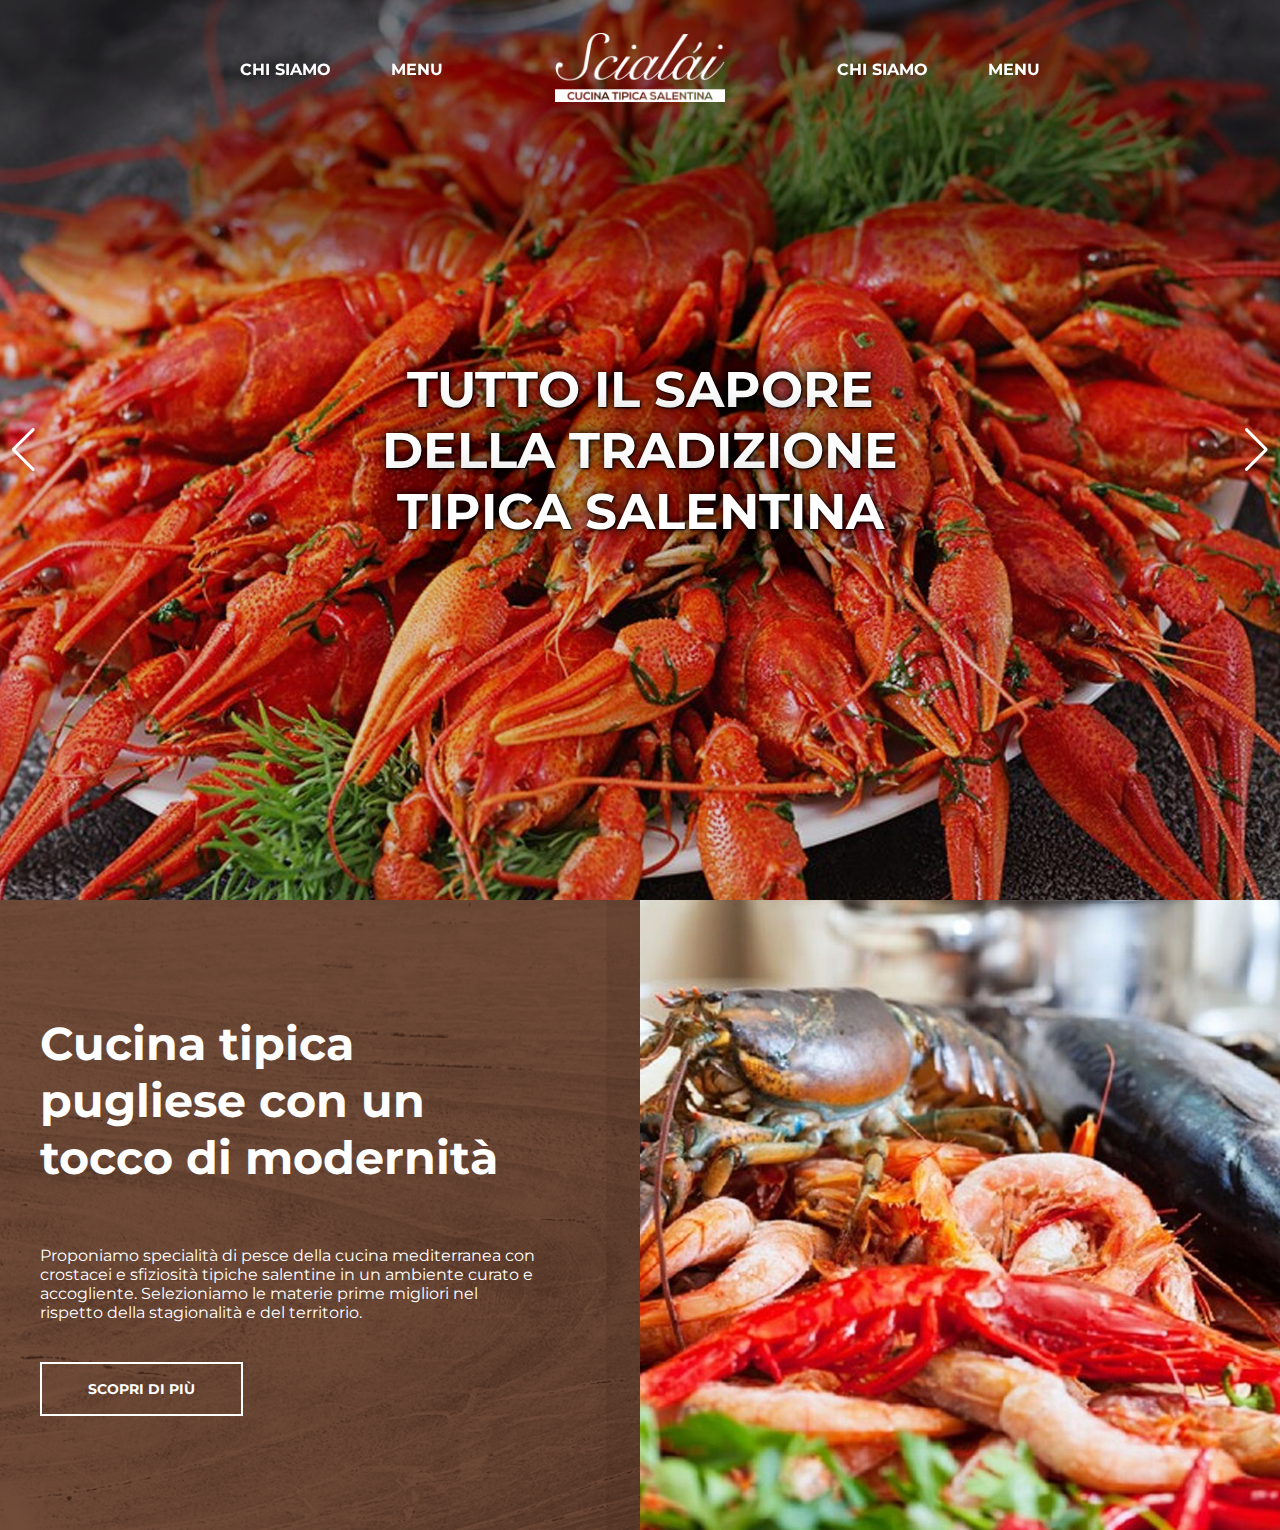
==== index.html @ eadefff0 "smal fix in kitchen block" ====
<!DOCTYPE html>
<html lang="en">

<head>
  <meta charset="UTF-8">
  <meta http-equiv="X-UA-Compatible" content="IE=edge">
  <meta name="viewport" content="width=device-width, initial-scale=1.0">
  <link rel="stylesheet" href="swiper/swiper-bundle.min.css">
  <link rel="stylesheet" href="style/style.min.css">
  <title>Document</title>

</head>

<body>
  <section class="main">
    <header class="header ">
      <div class="container header__container">
        <nav class="nav">
          <ul class="nav__link-wrap">
            <li><a class="nav__link" href="">CHI SIAMO</a></li>
            <li><a class="nav__link" href="">MENU</a></li>
          </ul>
        </nav>
        <a href="/">
          <img class="nav__logo" src="images/logo.png" alt="img">
        </a>
        <nav class="nav">
          <ul class="nav__link-wrap">
            <li><a class="nav__link" href="">CHI SIAMO</a></li>
            <li><a class="nav__link" href="">MENU</a></li>
          </ul>
        </nav>
        <img class="header__mobile-btn" src="images/icons/ic_mobile-menu.svg" alt="mobile-menu">

      </div>
    </header>
    <div class="main__filter"></div>
    <div class="mobile-menu">
      <img class="mobile-menu__close" src="images/icons/ic_close.svg" alt="close">
      <nav class="mobile__menu-nav mobile-nav">
        <ul class="mobile-nav__link-wrap">
          <li class="mobile-nav__link-animation"><a class="nav__link" href="">CHI SIAMO</a></li>
          <li class="mobile-nav__link-animation"><a class="nav__link" href="">MENU</a></li>
          <li class="mobile-nav__link-animation"><a class="nav__link" href="">CHI SIAMO</a></li>
          <li class="mobile-nav__link-animation"><a class="nav__link" href="">MENU</a></li>
        </ul>
      </nav>
    </div>

    <div class="swiper mySwiper">
      <div class="swiper-wrapper">
        <div class="swiper-slide">
          <img src="images/home-slider/1.png" alt="img">
          <h1 class="mySwiper__text">
            Tutto il sapore della tradizione tipica Salentina
          </h1>
        </div>
        <div class="swiper-slide">
          <img src="images/home-slider/2.png" alt="img">
          <h2 class="mySwiper__text">
            Tutto il sapore della tradizione tipica Salentina
          </h2>
        </div>
        <div class="swiper-slide">
          <img src="images/home-slider/3.png" alt="img">
          <h2 class="mySwiper__text">
            Tutto il sapore della tradizione tipica Salentina
          </h2>
        </div>
      </div>
      <div class="swiper-button-next"></div>
      <div class="swiper-button-prev"></div>
    </div>
  </section>

  <section class="kitchen">
    <div class="kitchen__text">
      <div class="kitchen__text-wrap">
        <h3 class="kitchen__title">Cucina tipica pugliese con un tocco di modernità</h3>
        <span class="kitchen__description">
          Proponiamo specialità di pesce della cucina mediterranea con crostacei e sfiziosità tipiche salentine in un
          ambiente curato e accogliente.

          Selezioniamo le materie prime migliori nel rispetto della stagionalità e del territorio.
        </span>
        <button class="kitchen__btn">scopri di più</button>
      </div>
    </div>
    <img class="kitchen__img kitchen__img-position" src="images/kitche-bcg-1.png" alt="img">
    <img class="kitchen__img" src="images/kitche-bcg-2.png" alt="img">
  </section>

  <script src="js/jquery-3.6.0.min.js"></script>
  <script src="swiper/swiper-bundle.min.js"></script>
  <script src="js/script.js"></script>

</body>

</html>
---- style/style.min.css ----
*{font-family:"Montserrat";padding:0;margin:0;box-sizing:border-box;text-decoration:none;list-style:none;outline:none}.container{max-width:800px;margin:0 auto}.swiper-slide img{display:block;width:100%;height:100%;object-fit:cover}.swiper{height:100%}@font-face{font-family:"Montserrat";src:url("../../fonts/Montserrat-Bold.ttf");font-weight:700}@font-face{font-family:"Montserrat";src:url("../../fonts/Montserrat-Regular.ttf");font-weight:400}.header{position:absolute;top:0;left:0;width:100%;z-index:3;transition:0.3s}@media (max-width: 850px){.header{padding:0 32px}}@media (max-width: 650px){.header{padding:0 16px}}.header__container{display:flex;justify-content:space-between;align-items:center;padding-top:30px}@media (max-width: 680px){.header__container{padding-top:16px;align-items:flex-end}}.header__mobile-btn{display:none;width:36px;height:36px;cursor:pointer}@media (max-width: 680px){.header__mobile-btn{display:block}}.header__mobile-btn.disactive{opacity:0}.header.small{position:fixed;top:0;background:rgba(0,0,0,0.7)}.header.small .header__container{padding-top:6px}.header.small .nav__link{padding:20px 0 20px}.header.small .nav__logo{height:40px;width:140px}@media (max-width: 680px){.nav{display:none}}.nav__link-wrap{display:flex;list-style:none;gap:60px}.nav__logo{height:70px;width:170px;object-fit:contain;transition:0.3s}.nav__link{position:relative;display:block;padding:30px 0 30px;color:white;font-weight:900;transition:0.3s}.nav__link::after{position:absolute;left:0;bottom:10px;content:"";width:0;left:50%;height:4px;background-color:white;transition:0.3s}.nav__link:hover::after{left:0;width:100%}.mobile-menu{position:fixed;top:0;left:0;display:none;justify-content:flex-end;height:100vh;width:100%;background-color:rgba(0,0,0,0.91);z-index:4}.mobile-menu__close{position:absolute;top:35px;right:16px;width:36px;height:36px}.mobile-menu.active{display:flex}.mobile-nav{display:flex;align-items:center;justify-content:flex-end;padding-right:70px;height:100%;width:50%}.mobile-nav____link-wrap{display:flex;flex-direction:row}.mobile-nav__link-animation{transform:translateX(200%);animation:showLink 0.2s forwards}.mobile-nav__link-animation:nth-child(2){animation:showLink 0.2s forwards 0.5s}.mobile-nav__link-animation:nth-child(3){animation:showLink 0.2s forwards 0.3s}.mobile-nav__link-animation:nth-child(4){animation:showLink 0.2s forwards 0.1s}@keyframes showLink{0%{}100%{transform:translateX(0)}}.main{position:relative;height:100vh}.main__filter{position:absolute;width:100%;z-index:2;box-shadow:17px 21px 50px 244px rgba(0,0,0,0.39)}@media (max-width: 1100px){.main__filter{box-shadow:17px 21px 50px 100px rgba(0,0,0,0.39)}}.mySwiper__text{position:absolute;top:50%;left:50%;transform:translate(-50%, -50%);color:white;text-align:center;text-shadow:1px 1px 2px black, 0 0 1em black, 0 0 0.2em black;text-transform:uppercase;font-size:50px}@media (max-width: 600px){.mySwiper__text{width:100%;font-size:32px}}.mySwiper .swiper-button-next:after,.mySwiper .swiper-button-prev:after{color:white}@media (max-width: 650px){.mySwiper .swiper-button-next:after,.mySwiper .swiper-button-prev:after{display:none}}.kitchen{position:relative;height:70vh;display:flex;align-items:center;z-index:1}@media (max-width: 1100px){.kitchen{height:max-content;padding:30px 16px}}.kitchen__text{position:inherit;width:1400px;margin:0 auto;color:white;z-index:2}@media (max-width: 1500px){.kitchen__text{padding-left:40px}}@media (max-width: 1100px){.kitchen__text{padding-left:0}}.kitchen__title{font-size:46px;margin-bottom:60px;color:white}@media (max-width: 600px){.kitchen__title{margin-bottom:30px;font-size:32px}}.kitchen__description{display:block;margin-bottom:40px}.kitchen__text-wrap{max-width:500px;z-index:2}.kitchen__img{position:absolute;left:0;top:0;height:100%;width:50%;object-fit:cover;transition:0.3s}.kitchen__img:last-child{right:0;left:auto}@media (max-width: 1100px){.kitchen__img:last-child{display:none}}@media (max-width: 1100px){.kitchen__img:nth-child(2){top:0;width:100%}}.kitchen__img.active{top:-50px}.kitchen__btn{position:relative;padding:16px 46px;border:2px solid white;background-color:transparent;font-weight:700;font-size:14px;text-transform:uppercase;color:white;cursor:pointer;transition:0.3s}.kitchen__btn:hover{color:#694634}.kitchen__btn:active{color:white}.kitchen__btn::after{position:absolute;left:50%;top:0;content:"";width:0;background-color:white;height:100%;transition:0.3s}.kitchen__btn:hover::after{left:0;width:100%;z-index:-1}.kitchen__btn:hover:active::after{left:50%;width:0;z-index:-1}
/*# sourceMappingURL=style.min.css.map */
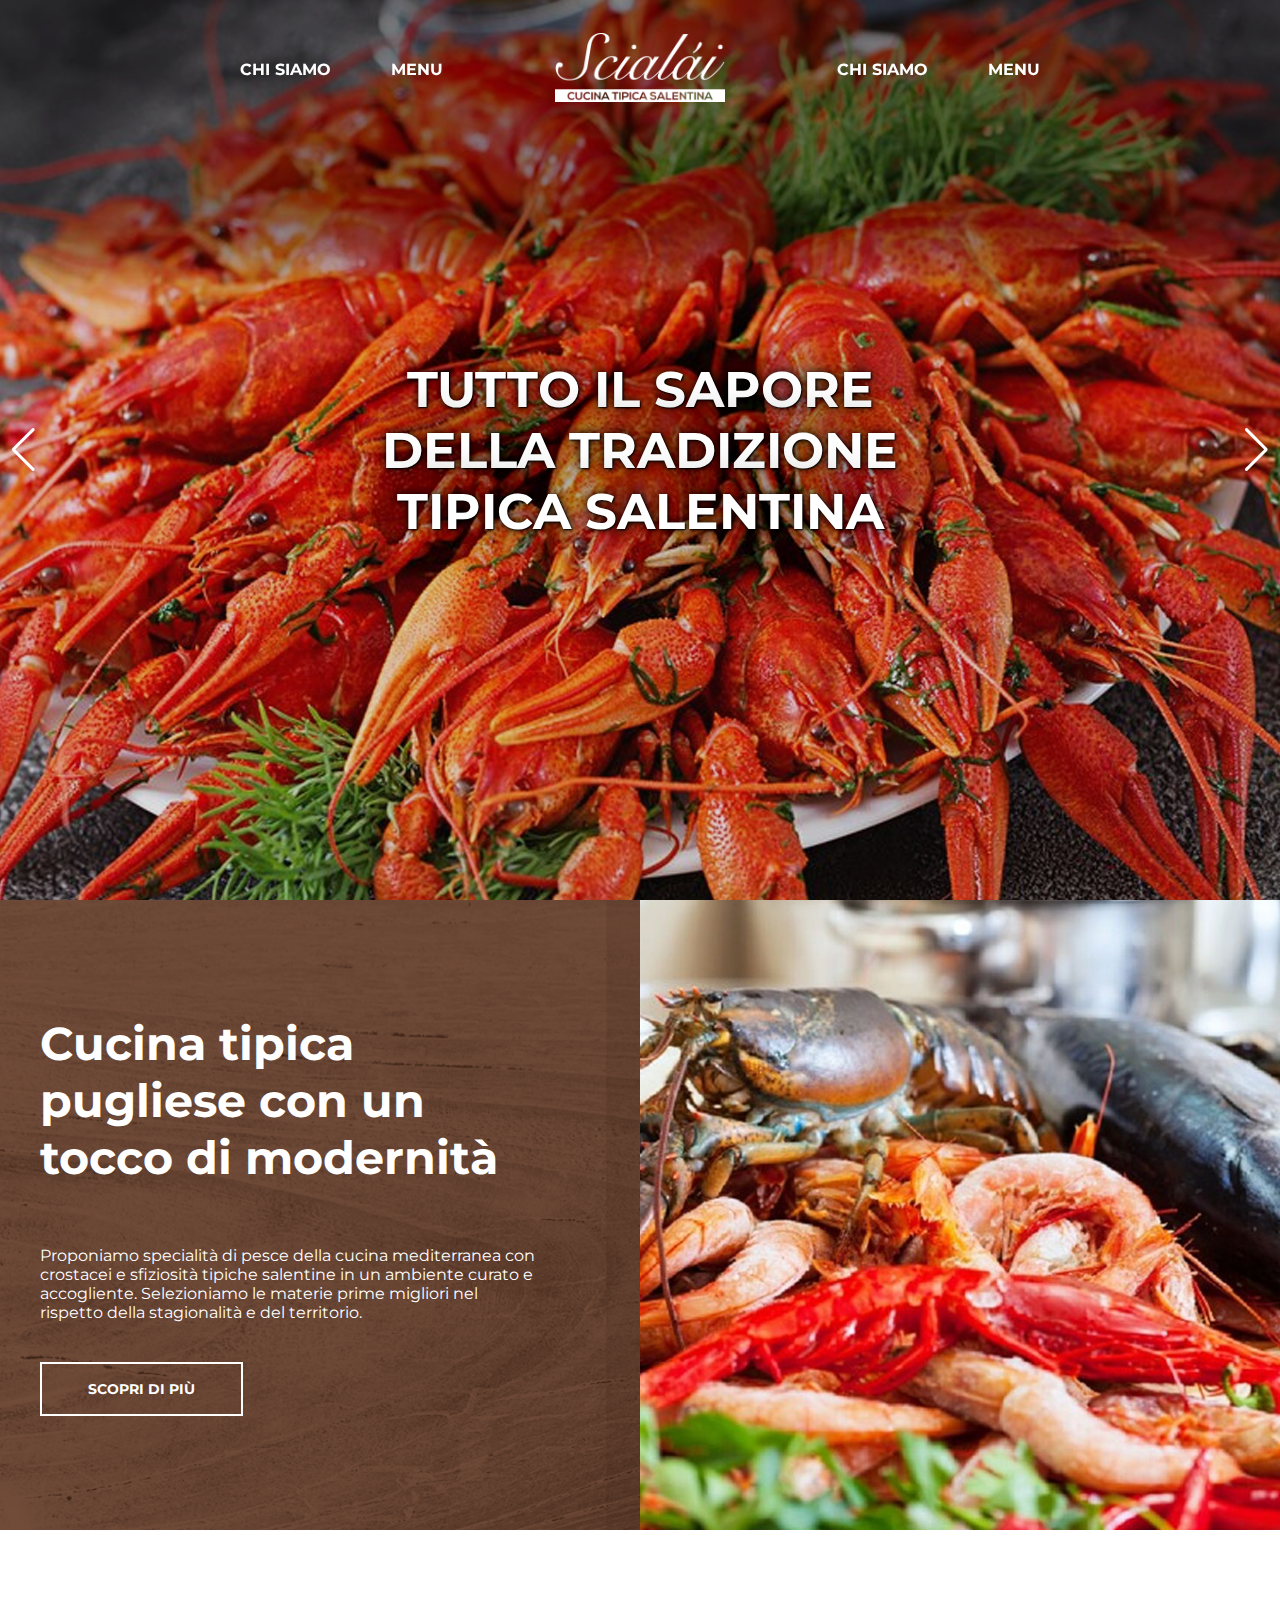
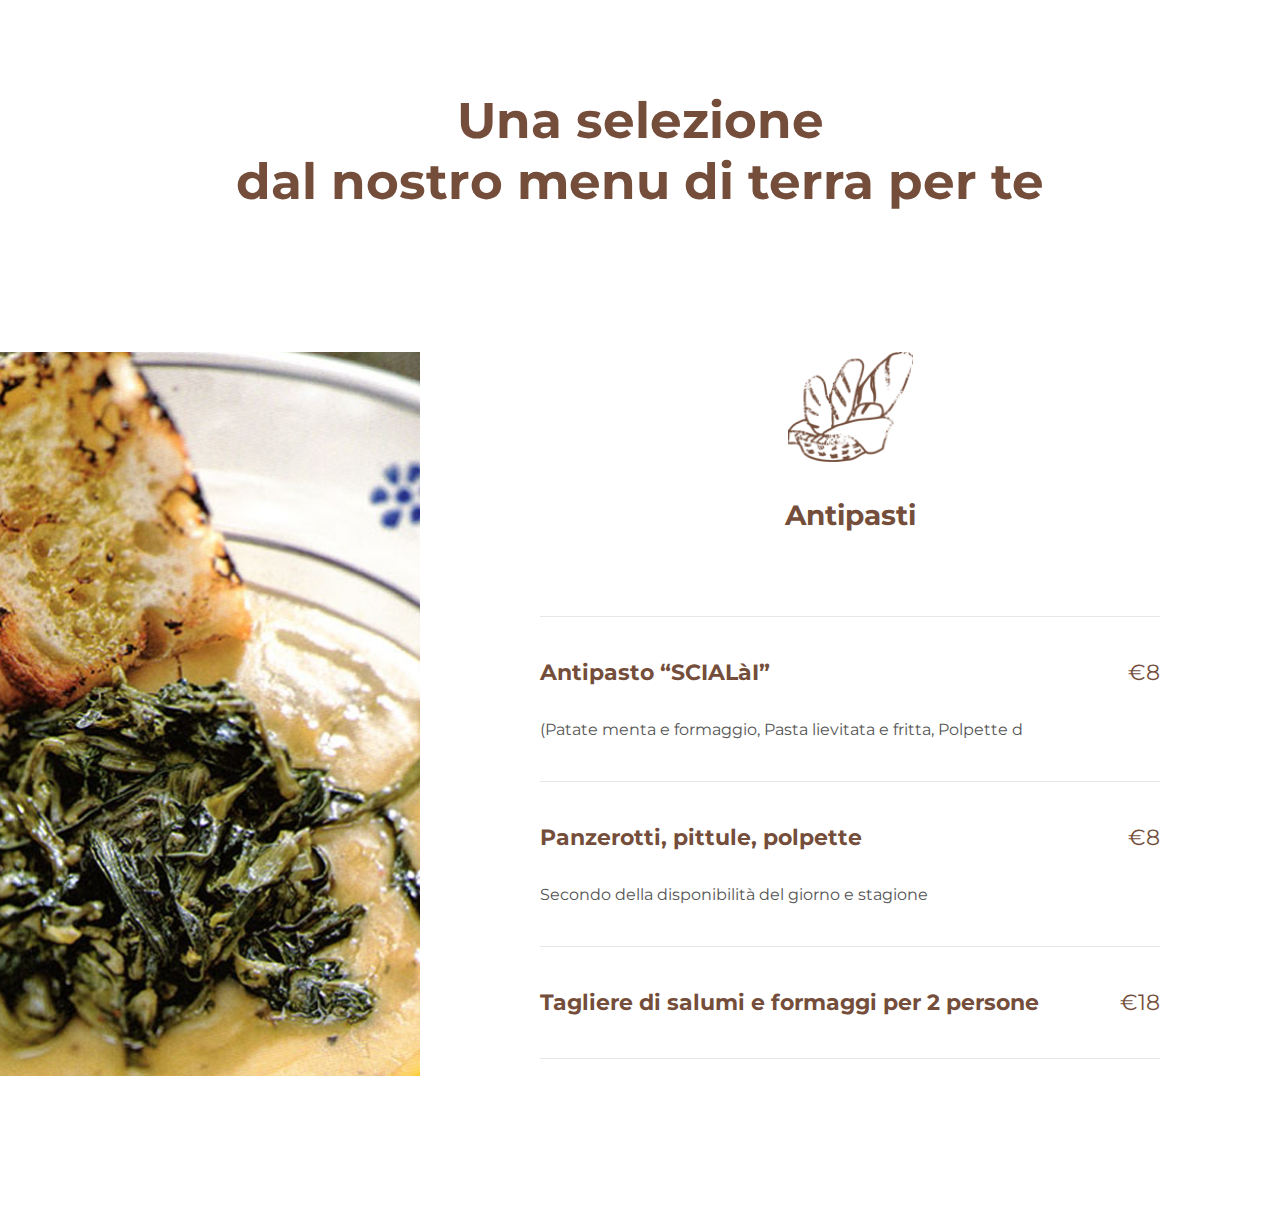
==== commit 97731b2c: "price block" ====
--- a/index.html
+++ b/index.html
@@ -12,28 +12,28 @@
 </head>
 
 <body>
+  <header class="header ">
+    <div class="container header__container">
+      <nav class="nav">
+        <ul class="nav__link-wrap">
+          <li><a class="nav__link" href="">CHI SIAMO</a></li>
+          <li><a class="nav__link" href="">MENU</a></li>
+        </ul>
+      </nav>
+      <a href="/">
+        <img class="nav__logo" src="images/logo.png" alt="img">
+      </a>
+      <nav class="nav">
+        <ul class="nav__link-wrap">
+          <li><a class="nav__link" href="">CHI SIAMO</a></li>
+          <li><a class="nav__link" href="">MENU</a></li>
+        </ul>
+      </nav>
+      <img class="header__mobile-btn" src="images/icons/ic_mobile-menu.svg" alt="mobile-menu">
+
+    </div>
+  </header>
   <section class="main">
-    <header class="header ">
-      <div class="container header__container">
-        <nav class="nav">
-          <ul class="nav__link-wrap">
-            <li><a class="nav__link" href="">CHI SIAMO</a></li>
-            <li><a class="nav__link" href="">MENU</a></li>
-          </ul>
-        </nav>
-        <a href="/">
-          <img class="nav__logo" src="images/logo.png" alt="img">
-        </a>
-        <nav class="nav">
-          <ul class="nav__link-wrap">
-            <li><a class="nav__link" href="">CHI SIAMO</a></li>
-            <li><a class="nav__link" href="">MENU</a></li>
-          </ul>
-        </nav>
-        <img class="header__mobile-btn" src="images/icons/ic_mobile-menu.svg" alt="mobile-menu">
-
-      </div>
-    </header>
     <div class="main__filter"></div>
     <div class="mobile-menu">
       <img class="mobile-menu__close" src="images/icons/ic_close.svg" alt="close">
@@ -72,7 +72,6 @@
       <div class="swiper-button-prev"></div>
     </div>
   </section>
-
   <section class="kitchen">
     <div class="kitchen__text">
       <div class="kitchen__text-wrap">
@@ -90,6 +89,30 @@
     <img class="kitchen__img" src="images/kitche-bcg-2.png" alt="img">
   </section>
 
+  <section class="price">
+    <h3 class="price__title">
+      Una selezione <br> dal nostro menu di terra per te
+    </h3>
+    <div class="price__text-block">
+      <img class="price__img" src="images/price-bcg-1.png" alt="img">
+      <div class="price-menu">
+        <img class="price-menu__img" src="images/antipasti.png" alt="antipasti">
+        <span class="price-menu__type">Antipasti</span>
+        <div class="price-menu__wrap">
+          <span class="price-menu__dish">Antipasto “SCIALàI” <span>€8</span></span>
+          <span class="price-menu__description">(Patate menta e formaggio, Pasta lievitata e fritta, Polpette d</span>
+        </div>
+        <div class="price-menu__wrap">
+          <span class="price-menu__dish">Panzerotti, pittule, polpette<span>€8</span></span>
+          <span class="price-menu__description">Secondo della disponibilità del giorno e stagione</span>
+        </div>
+        <div class="price-menu__wrap">
+          <span class="price-menu__dish">Tagliere di salumi e formaggi  per 2 persone<span>€18</span></span>
+        </div>
+      </div>
+    </div>
+  </section>
+
   <script src="js/jquery-3.6.0.min.js"></script>
   <script src="swiper/swiper-bundle.min.js"></script>
   <script src="js/script.js"></script>
--- a/style/style.min.css
+++ b/style/style.min.css
@@ -1,2 +1,2 @@
-*{font-family:"Montserrat";padding:0;margin:0;box-sizing:border-box;text-decoration:none;list-style:none;outline:none}.container{max-width:800px;margin:0 auto}.swiper-slide img{display:block;width:100%;height:100%;object-fit:cover}.swiper{height:100%}@font-face{font-family:"Montserrat";src:url("../../fonts/Montserrat-Bold.ttf");font-weight:700}@font-face{font-family:"Montserrat";src:url("../../fonts/Montserrat-Regular.ttf");font-weight:400}.header{position:absolute;top:0;left:0;width:100%;z-index:3;transition:0.3s}@media (max-width: 850px){.header{padding:0 32px}}@media (max-width: 650px){.header{padding:0 16px}}.header__container{display:flex;justify-content:space-between;align-items:center;padding-top:30px}@media (max-width: 680px){.header__container{padding-top:16px;align-items:flex-end}}.header__mobile-btn{display:none;width:36px;height:36px;cursor:pointer}@media (max-width: 680px){.header__mobile-btn{display:block}}.header__mobile-btn.disactive{opacity:0}.header.small{position:fixed;top:0;background:rgba(0,0,0,0.7)}.header.small .header__container{padding-top:6px}.header.small .nav__link{padding:20px 0 20px}.header.small .nav__logo{height:40px;width:140px}@media (max-width: 680px){.nav{display:none}}.nav__link-wrap{display:flex;list-style:none;gap:60px}.nav__logo{height:70px;width:170px;object-fit:contain;transition:0.3s}.nav__link{position:relative;display:block;padding:30px 0 30px;color:white;font-weight:900;transition:0.3s}.nav__link::after{position:absolute;left:0;bottom:10px;content:"";width:0;left:50%;height:4px;background-color:white;transition:0.3s}.nav__link:hover::after{left:0;width:100%}.mobile-menu{position:fixed;top:0;left:0;display:none;justify-content:flex-end;height:100vh;width:100%;background-color:rgba(0,0,0,0.91);z-index:4}.mobile-menu__close{position:absolute;top:35px;right:16px;width:36px;height:36px}.mobile-menu.active{display:flex}.mobile-nav{display:flex;align-items:center;justify-content:flex-end;padding-right:70px;height:100%;width:50%}.mobile-nav____link-wrap{display:flex;flex-direction:row}.mobile-nav__link-animation{transform:translateX(200%);animation:showLink 0.2s forwards}.mobile-nav__link-animation:nth-child(2){animation:showLink 0.2s forwards 0.5s}.mobile-nav__link-animation:nth-child(3){animation:showLink 0.2s forwards 0.3s}.mobile-nav__link-animation:nth-child(4){animation:showLink 0.2s forwards 0.1s}@keyframes showLink{0%{}100%{transform:translateX(0)}}.main{position:relative;height:100vh}.main__filter{position:absolute;width:100%;z-index:2;box-shadow:17px 21px 50px 244px rgba(0,0,0,0.39)}@media (max-width: 1100px){.main__filter{box-shadow:17px 21px 50px 100px rgba(0,0,0,0.39)}}.mySwiper__text{position:absolute;top:50%;left:50%;transform:translate(-50%, -50%);color:white;text-align:center;text-shadow:1px 1px 2px black, 0 0 1em black, 0 0 0.2em black;text-transform:uppercase;font-size:50px}@media (max-width: 600px){.mySwiper__text{width:100%;font-size:32px}}.mySwiper .swiper-button-next:after,.mySwiper .swiper-button-prev:after{color:white}@media (max-width: 650px){.mySwiper .swiper-button-next:after,.mySwiper .swiper-button-prev:after{display:none}}.kitchen{position:relative;height:70vh;display:flex;align-items:center;z-index:1}@media (max-width: 1100px){.kitchen{height:max-content;padding:30px 16px}}.kitchen__text{position:inherit;width:1400px;margin:0 auto;color:white;z-index:2}@media (max-width: 1500px){.kitchen__text{padding-left:40px}}@media (max-width: 1100px){.kitchen__text{padding-left:0}}.kitchen__title{font-size:46px;margin-bottom:60px;color:white}@media (max-width: 600px){.kitchen__title{margin-bottom:30px;font-size:32px}}.kitchen__description{display:block;margin-bottom:40px}.kitchen__text-wrap{max-width:500px;z-index:2}.kitchen__img{position:absolute;left:0;top:0;height:100%;width:50%;object-fit:cover;transition:0.3s}.kitchen__img:last-child{right:0;left:auto}@media (max-width: 1100px){.kitchen__img:last-child{display:none}}@media (max-width: 1100px){.kitchen__img:nth-child(2){top:0;width:100%}}.kitchen__img.active{top:-50px}.kitchen__btn{position:relative;padding:16px 46px;border:2px solid white;background-color:transparent;font-weight:700;font-size:14px;text-transform:uppercase;color:white;cursor:pointer;transition:0.3s}.kitchen__btn:hover{color:#694634}.kitchen__btn:active{color:white}.kitchen__btn::after{position:absolute;left:50%;top:0;content:"";width:0;background-color:white;height:100%;transition:0.3s}.kitchen__btn:hover::after{left:0;width:100%;z-index:-1}.kitchen__btn:hover:active::after{left:50%;width:0;z-index:-1}
+*{font-family:"Montserrat";padding:0;margin:0;box-sizing:border-box;text-decoration:none;list-style:none;outline:none}.container{max-width:800px;margin:0 auto}.swiper-slide img{display:block;width:100%;height:100%;object-fit:cover}.swiper{height:100%}@font-face{font-family:"Montserrat";src:url("../fonts/Montserrat-Bold.ttf");font-weight:700}@font-face{font-family:"Montserrat";src:url("../fonts/Montserrat-Regular.ttf");font-weight:400}.header{position:absolute;top:0;left:0;width:100%;z-index:3;transition:0.3s}@media (max-width: 850px){.header{padding:0 32px}}@media (max-width: 650px){.header{padding:0 16px}}.header__container{display:flex;justify-content:space-between;align-items:center;padding-top:30px}@media (max-width: 680px){.header__container{padding-top:16px;align-items:flex-end}}.header__mobile-btn{display:none;width:36px;height:36px;cursor:pointer}@media (max-width: 680px){.header__mobile-btn{display:block}}.header__mobile-btn.disactive{opacity:0}.header.small{position:fixed;top:0;background:rgba(0,0,0,0.7)}.header.small .header__container{padding-top:6px}.header.small .nav__link{padding:20px 0 20px}.header.small .nav__logo{height:40px;width:140px}@media (max-width: 680px){.nav{display:none}}.nav__link-wrap{display:flex;list-style:none;gap:60px}.nav__logo{height:70px;width:170px;object-fit:contain;transition:0.3s}.nav__link{position:relative;display:block;padding:30px 0 30px;color:white;font-weight:900;transition:0.3s}.nav__link::after{position:absolute;left:0;bottom:10px;content:"";width:0;left:50%;height:4px;background-color:white;transition:0.3s}.nav__link:hover::after{left:0;width:100%}.mobile-menu{position:fixed;top:0;left:0;display:none;justify-content:flex-end;height:100vh;width:100%;background-color:rgba(0,0,0,0.91);z-index:4}.mobile-menu__close{position:absolute;top:35px;right:16px;width:36px;height:36px}.mobile-menu.active{display:flex}.mobile-nav{display:flex;align-items:center;justify-content:flex-end;padding-right:70px;height:100%;width:50%}.mobile-nav____link-wrap{display:flex;flex-direction:row}.mobile-nav__link-animation{transform:translateX(200%);animation:showLink 0.2s forwards}.mobile-nav__link-animation:nth-child(2){animation:showLink 0.2s forwards 0.5s}.mobile-nav__link-animation:nth-child(3){animation:showLink 0.2s forwards 0.3s}.mobile-nav__link-animation:nth-child(4){animation:showLink 0.2s forwards 0.1s}@keyframes showLink{0%{}100%{transform:translateX(0)}}.main{position:relative;height:100vh}.main__filter{position:absolute;width:100%;z-index:2;box-shadow:17px 21px 50px 244px rgba(0,0,0,0.39)}@media (max-width: 1100px){.main__filter{box-shadow:17px 21px 50px 100px rgba(0,0,0,0.39)}}.mySwiper__text{position:absolute;top:50%;left:50%;transform:translate(-50%, -50%);color:white;text-align:center;text-shadow:1px 1px 2px black, 0 0 1em black, 0 0 0.2em black;text-transform:uppercase;font-size:50px}@media (max-width: 600px){.mySwiper__text{width:100%;font-size:32px}}.mySwiper .swiper-button-next:after,.mySwiper .swiper-button-prev:after{color:white}@media (max-width: 650px){.mySwiper .swiper-button-next:after,.mySwiper .swiper-button-prev:after{display:none}}.kitchen{position:relative;height:70vh;display:flex;align-items:center;z-index:1}@media (max-width: 1100px){.kitchen{height:max-content;padding:30px 16px}}.kitchen__text{position:inherit;width:1400px;margin:0 auto;color:white;z-index:2}@media (max-width: 1500px){.kitchen__text{padding-left:40px}}@media (max-width: 1100px){.kitchen__text{padding-left:0}}.kitchen__title{font-size:46px;margin-bottom:60px;color:white}@media (max-width: 600px){.kitchen__title{margin-bottom:30px;font-size:32px}}.kitchen__description{display:block;margin-bottom:40px}.kitchen__text-wrap{max-width:500px;z-index:2}.kitchen__img{position:absolute;left:0;top:0;height:100%;width:50%;object-fit:cover;transition:0.3s}.kitchen__img:last-child{right:0;left:auto}@media (max-width: 1100px){.kitchen__img:last-child{display:none}}@media (max-width: 1100px){.kitchen__img:nth-child(2){top:0;width:100%}}.kitchen__img.active{top:-50px}.kitchen__btn{position:relative;padding:16px 46px;border:2px solid white;background-color:transparent;font-weight:700;font-size:14px;text-transform:uppercase;color:white;cursor:pointer;transition:0.3s}.kitchen__btn:hover{color:#694634}.kitchen__btn:active{color:white}.kitchen__btn::after{position:absolute;left:50%;top:0;content:"";width:0;background-color:white;height:100%;transition:0.3s}.kitchen__btn:hover::after{left:0;width:100%;z-index:-1}.kitchen__btn:hover:active::after{left:50%;width:0;z-index:-1}.price{padding-bottom:140px}@media (max-width: 900px){.price{padding-bottom:40px}}.price__title{max-width:820px;padding:160px 0 140px;font-size:50px;margin:0 auto;color:#744e3b;text-align:center}@media (max-width: 900px){.price__title{font-size:32px;padding:60px 0 40px}}.price__text-block{display:flex;gap:120px;height:max-content}@media (max-width: 1010px){.price__text-block{flex-direction:column;padding:32px}}@media (max-width: 650px){.price__text-block{padding:16px}}.price__img{width:420px;height:100%;object-fit:cover}@media (max-width: 1200px){.price__img{width:220px}}@media (max-width: 1010px){.price__img{display:none}}.price-menu{display:flex;flex-direction:column;align-items:center;flex-basis:620px}.price-menu__img{width:125px;height:110px;object-fit:cover;margin-bottom:36px}.price-menu__dish{display:flex;justify-content:space-between;flex-basis:100%;font-size:22px;font-weight:900;color:#744e3b}@media (max-width: 380px){.price-menu__dish{font-size:18px}}.price-menu__dish span{font-weight:400}.price-menu__wrap{display:flex;width:100%;flex-direction:column;align-self:flex-start;gap:34px;border-bottom:1px solid #e6e6e6;padding:42px 0}.price-menu__wrap:nth-child(3){border-top:1px solid #e6e6e6}.price-menu__type{font-size:28px;font-weight:900;color:#744e3b;margin-bottom:84px}.price-menu__description{color:#555555}
 /*# sourceMappingURL=style.min.css.map */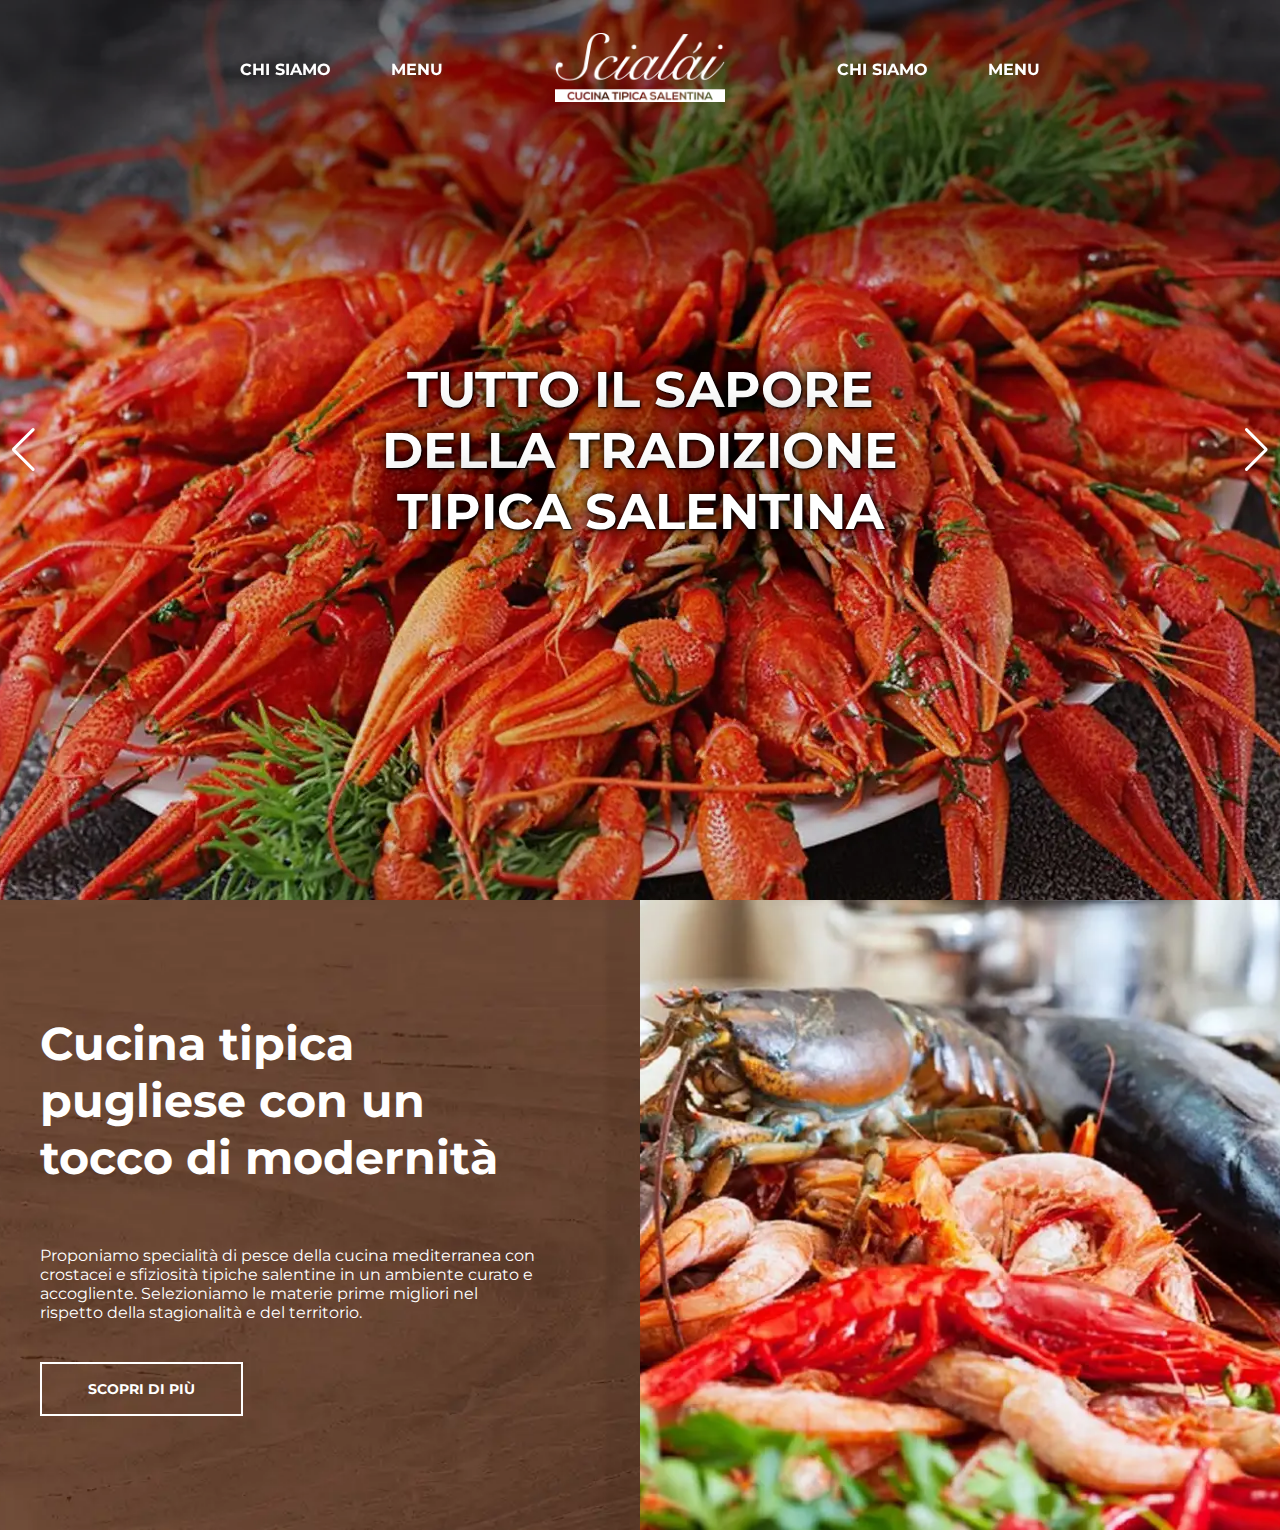
==== commit 1e2c92a6: "change img format" ====
--- a/index.html
+++ b/index.html
@@ -12,28 +12,28 @@
 </head>
 
 <body>
-  <header class="header ">
-    <div class="container header__container">
-      <nav class="nav">
-        <ul class="nav__link-wrap">
-          <li><a class="nav__link" href="">CHI SIAMO</a></li>
-          <li><a class="nav__link" href="">MENU</a></li>
-        </ul>
-      </nav>
-      <a href="/">
-        <img class="nav__logo" src="images/logo.png" alt="img">
-      </a>
-      <nav class="nav">
-        <ul class="nav__link-wrap">
-          <li><a class="nav__link" href="">CHI SIAMO</a></li>
-          <li><a class="nav__link" href="">MENU</a></li>
-        </ul>
-      </nav>
-      <img class="header__mobile-btn" src="images/icons/ic_mobile-menu.svg" alt="mobile-menu">
+  <section class="main">
+    <header class="header ">
+      <div class="container header__container">
+        <nav class="nav">
+          <ul class="nav__link-wrap">
+            <li><a class="nav__link" href="">CHI SIAMO</a></li>
+            <li><a class="nav__link" href="">MENU</a></li>
+          </ul>
+        </nav>
+        <a href="/">
+          <img class="nav__logo" src="images/logo.png" alt="img">
+        </a>
+        <nav class="nav">
+          <ul class="nav__link-wrap">
+            <li><a class="nav__link" href="">CHI SIAMO</a></li>
+            <li><a class="nav__link" href="">MENU</a></li>
+          </ul>
+        </nav>
+        <img class="header__mobile-btn" src="images/icons/ic_mobile-menu.svg" alt="mobile-menu">
 
-    </div>
-  </header>
-  <section class="main">
+      </div>
+    </header>
     <div class="main__filter"></div>
     <div class="mobile-menu">
       <img class="mobile-menu__close" src="images/icons/ic_close.svg" alt="close">
@@ -50,19 +50,19 @@
     <div class="swiper mySwiper">
       <div class="swiper-wrapper">
         <div class="swiper-slide">
-          <img src="images/home-slider/1.png" alt="img">
+          <img src="images/home-slider/1.webp" alt="img">
           <h1 class="mySwiper__text">
             Tutto il sapore della tradizione tipica Salentina
           </h1>
         </div>
         <div class="swiper-slide">
-          <img src="images/home-slider/2.png" alt="img">
+          <img src="images/home-slider/2.webp" alt="img">
           <h2 class="mySwiper__text">
             Tutto il sapore della tradizione tipica Salentina
           </h2>
         </div>
         <div class="swiper-slide">
-          <img src="images/home-slider/3.png" alt="img">
+          <img src="images/home-slider/3.webp" alt="img">
           <h2 class="mySwiper__text">
             Tutto il sapore della tradizione tipica Salentina
           </h2>
@@ -72,6 +72,7 @@
       <div class="swiper-button-prev"></div>
     </div>
   </section>
+
   <section class="kitchen">
     <div class="kitchen__text">
       <div class="kitchen__text-wrap">
@@ -85,32 +86,8 @@
         <button class="kitchen__btn">scopri di più</button>
       </div>
     </div>
-    <img class="kitchen__img kitchen__img-position" src="images/kitche-bcg-1.png" alt="img">
-    <img class="kitchen__img" src="images/kitche-bcg-2.png" alt="img">
-  </section>
-
-  <section class="price">
-    <h3 class="price__title">
-      Una selezione <br> dal nostro menu di terra per te
-    </h3>
-    <div class="price__text-block">
-      <img class="price__img" src="images/price-bcg-1.png" alt="img">
-      <div class="price-menu">
-        <img class="price-menu__img" src="images/antipasti.png" alt="antipasti">
-        <span class="price-menu__type">Antipasti</span>
-        <div class="price-menu__wrap">
-          <span class="price-menu__dish">Antipasto “SCIALàI” <span>€8</span></span>
-          <span class="price-menu__description">(Patate menta e formaggio, Pasta lievitata e fritta, Polpette d</span>
-        </div>
-        <div class="price-menu__wrap">
-          <span class="price-menu__dish">Panzerotti, pittule, polpette<span>€8</span></span>
-          <span class="price-menu__description">Secondo della disponibilità del giorno e stagione</span>
-        </div>
-        <div class="price-menu__wrap">
-          <span class="price-menu__dish">Tagliere di salumi e formaggi  per 2 persone<span>€18</span></span>
-        </div>
-      </div>
-    </div>
+    <img class="kitchen__img kitchen__img-position" src="images/kitche-bcg-1.webp" alt="img">
+    <img class="kitchen__img" src="images/kitche-bcg-2.webp" alt="img">
   </section>
 
   <script src="js/jquery-3.6.0.min.js"></script>
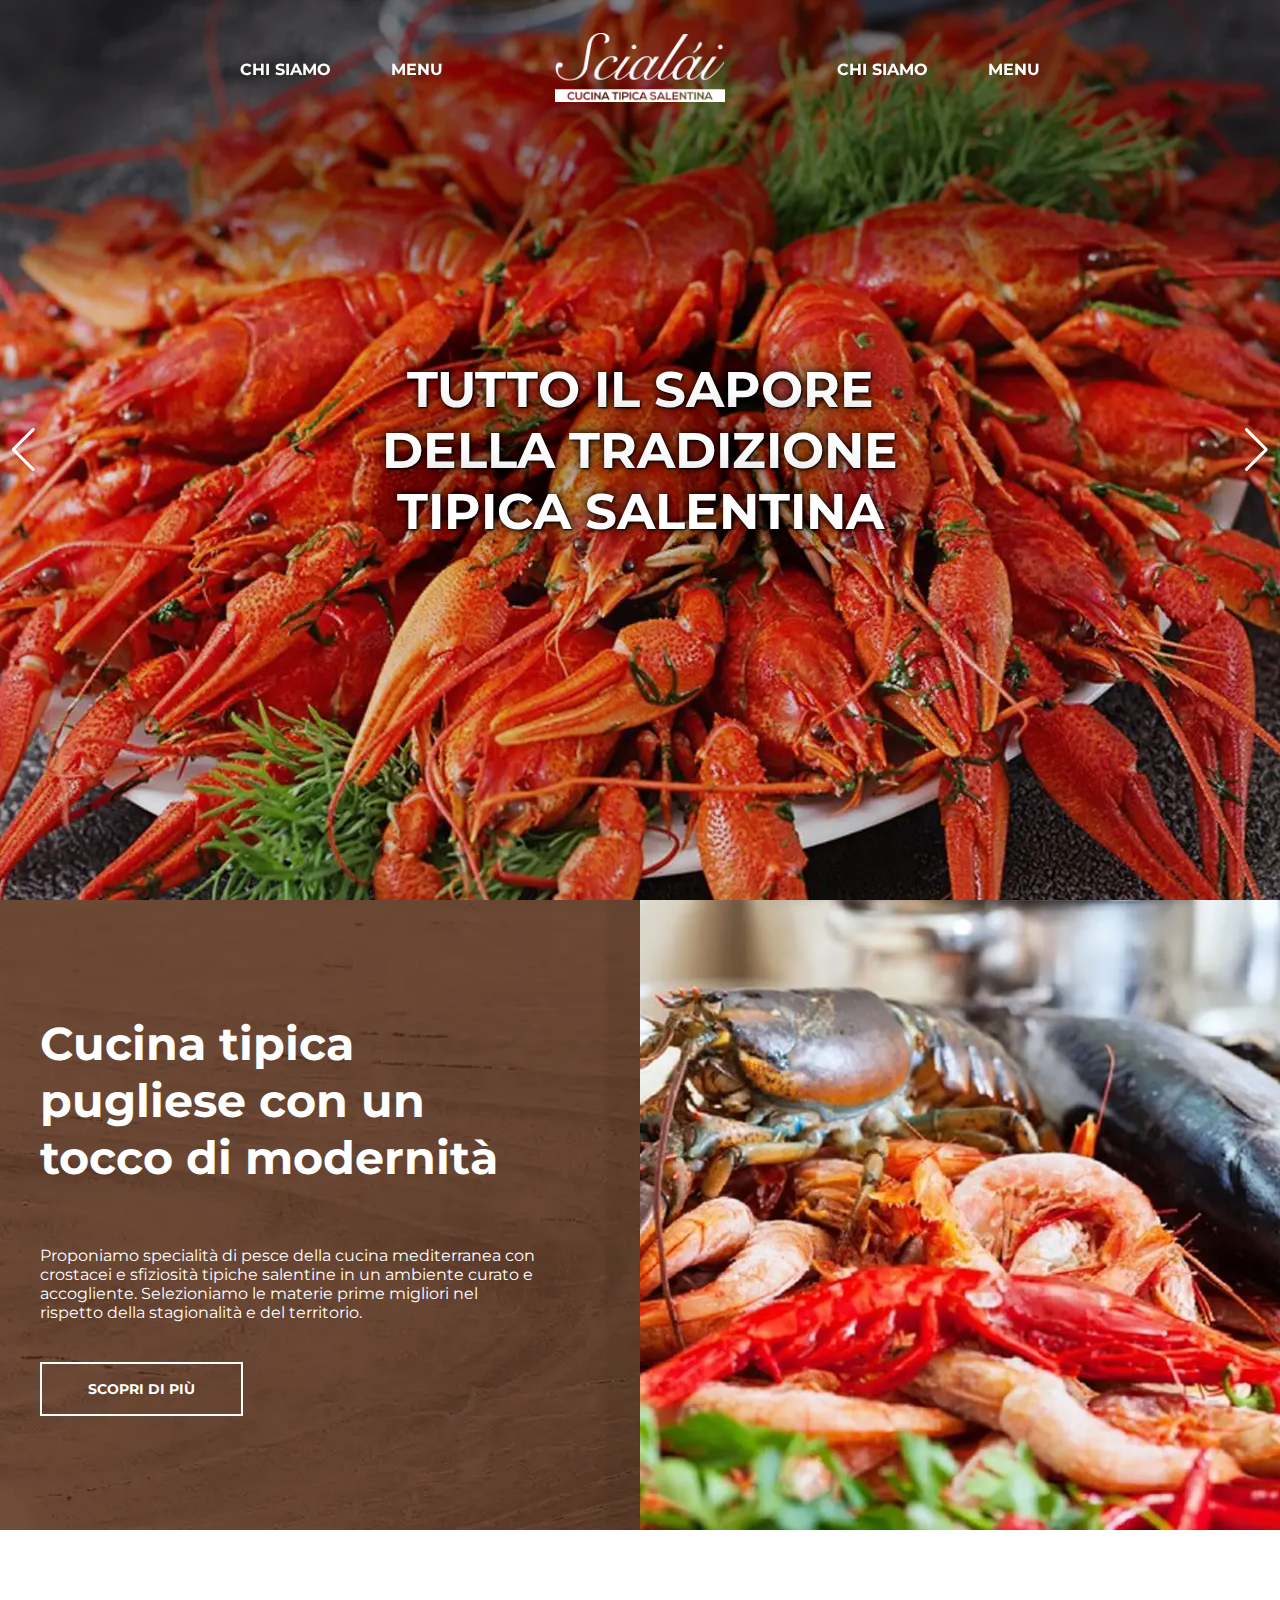
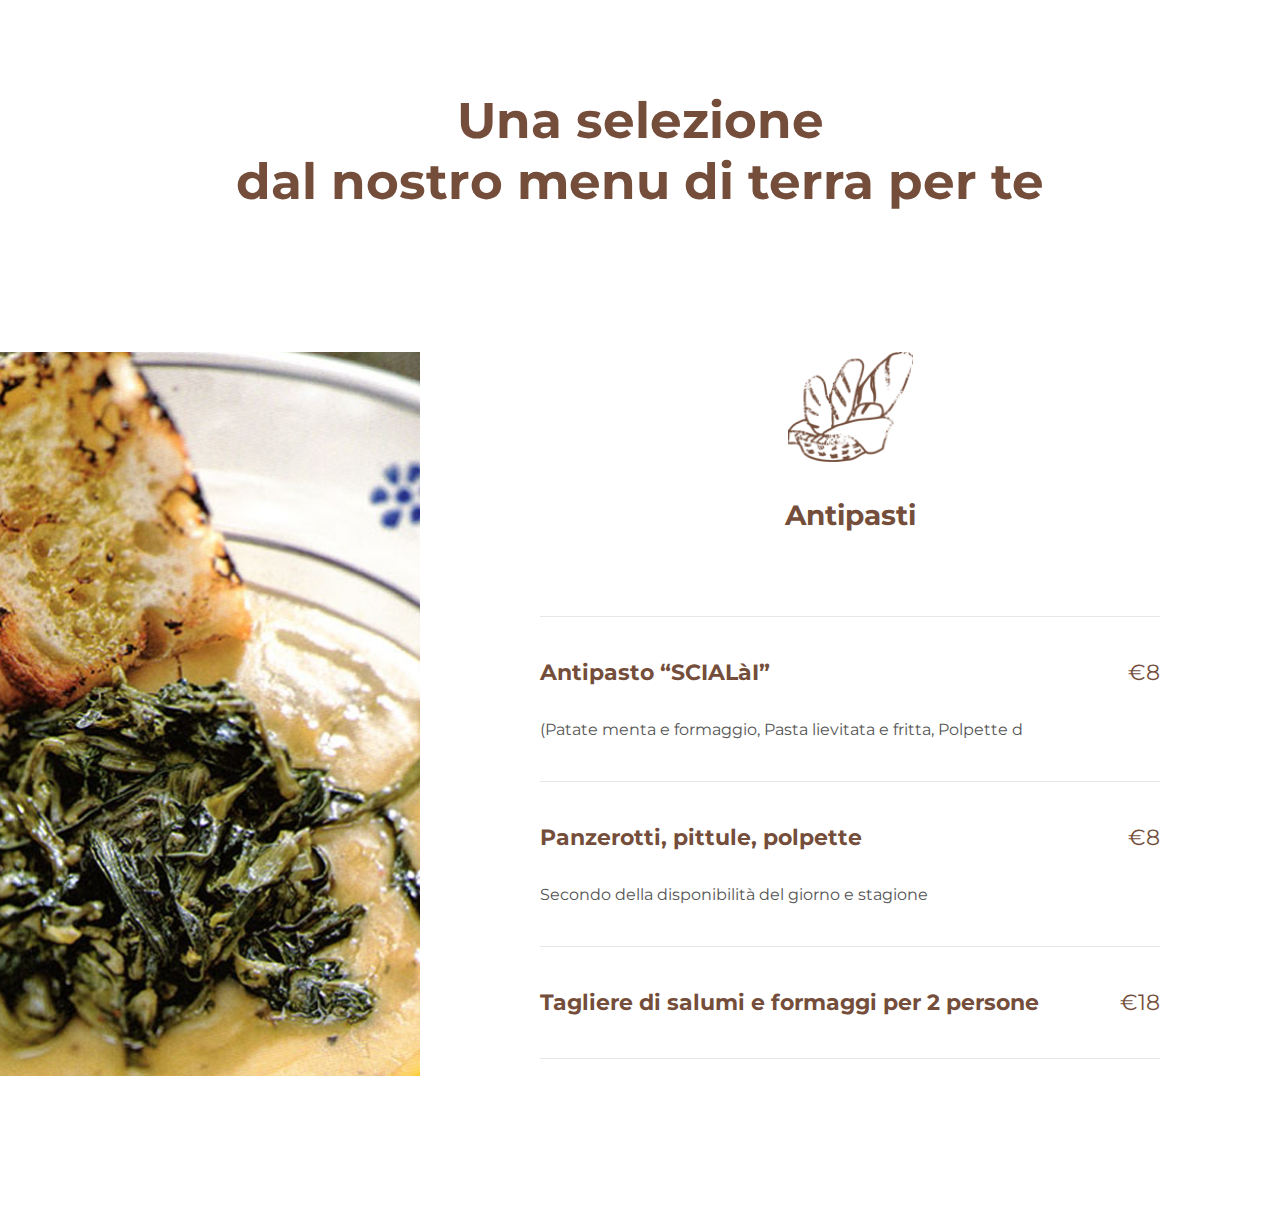
==== commit 8956614f: "Merge branch 'main' of https://github.com/NE0manceR/scialai" ====
--- a/index.html
+++ b/index.html
@@ -12,28 +12,28 @@
 </head>
 
 <body>
+  <header class="header ">
+    <div class="container header__container">
+      <nav class="nav">
+        <ul class="nav__link-wrap">
+          <li><a class="nav__link" href="">CHI SIAMO</a></li>
+          <li><a class="nav__link" href="">MENU</a></li>
+        </ul>
+      </nav>
+      <a href="/">
+        <img class="nav__logo" src="images/logo.png" alt="img">
+      </a>
+      <nav class="nav">
+        <ul class="nav__link-wrap">
+          <li><a class="nav__link" href="">CHI SIAMO</a></li>
+          <li><a class="nav__link" href="">MENU</a></li>
+        </ul>
+      </nav>
+      <img class="header__mobile-btn" src="images/icons/ic_mobile-menu.svg" alt="mobile-menu">
+
+    </div>
+  </header>
   <section class="main">
-    <header class="header ">
-      <div class="container header__container">
-        <nav class="nav">
-          <ul class="nav__link-wrap">
-            <li><a class="nav__link" href="">CHI SIAMO</a></li>
-            <li><a class="nav__link" href="">MENU</a></li>
-          </ul>
-        </nav>
-        <a href="/">
-          <img class="nav__logo" src="images/logo.png" alt="img">
-        </a>
-        <nav class="nav">
-          <ul class="nav__link-wrap">
-            <li><a class="nav__link" href="">CHI SIAMO</a></li>
-            <li><a class="nav__link" href="">MENU</a></li>
-          </ul>
-        </nav>
-        <img class="header__mobile-btn" src="images/icons/ic_mobile-menu.svg" alt="mobile-menu">
-
-      </div>
-    </header>
     <div class="main__filter"></div>
     <div class="mobile-menu">
       <img class="mobile-menu__close" src="images/icons/ic_close.svg" alt="close">
@@ -72,7 +72,6 @@
       <div class="swiper-button-prev"></div>
     </div>
   </section>
-
   <section class="kitchen">
     <div class="kitchen__text">
       <div class="kitchen__text-wrap">
@@ -90,6 +89,30 @@
     <img class="kitchen__img" src="images/kitche-bcg-2.webp" alt="img">
   </section>
 
+  <section class="price">
+    <h3 class="price__title">
+      Una selezione <br> dal nostro menu di terra per te
+    </h3>
+    <div class="price__text-block">
+      <img class="price__img" src="images/price-bcg-1.png" alt="img">
+      <div class="price-menu">
+        <img class="price-menu__img" src="images/antipasti.png" alt="antipasti">
+        <span class="price-menu__type">Antipasti</span>
+        <div class="price-menu__wrap">
+          <span class="price-menu__dish">Antipasto “SCIALàI” <span>€8</span></span>
+          <span class="price-menu__description">(Patate menta e formaggio, Pasta lievitata e fritta, Polpette d</span>
+        </div>
+        <div class="price-menu__wrap">
+          <span class="price-menu__dish">Panzerotti, pittule, polpette<span>€8</span></span>
+          <span class="price-menu__description">Secondo della disponibilità del giorno e stagione</span>
+        </div>
+        <div class="price-menu__wrap">
+          <span class="price-menu__dish">Tagliere di salumi e formaggi  per 2 persone<span>€18</span></span>
+        </div>
+      </div>
+    </div>
+  </section>
+
   <script src="js/jquery-3.6.0.min.js"></script>
   <script src="swiper/swiper-bundle.min.js"></script>
   <script src="js/script.js"></script>
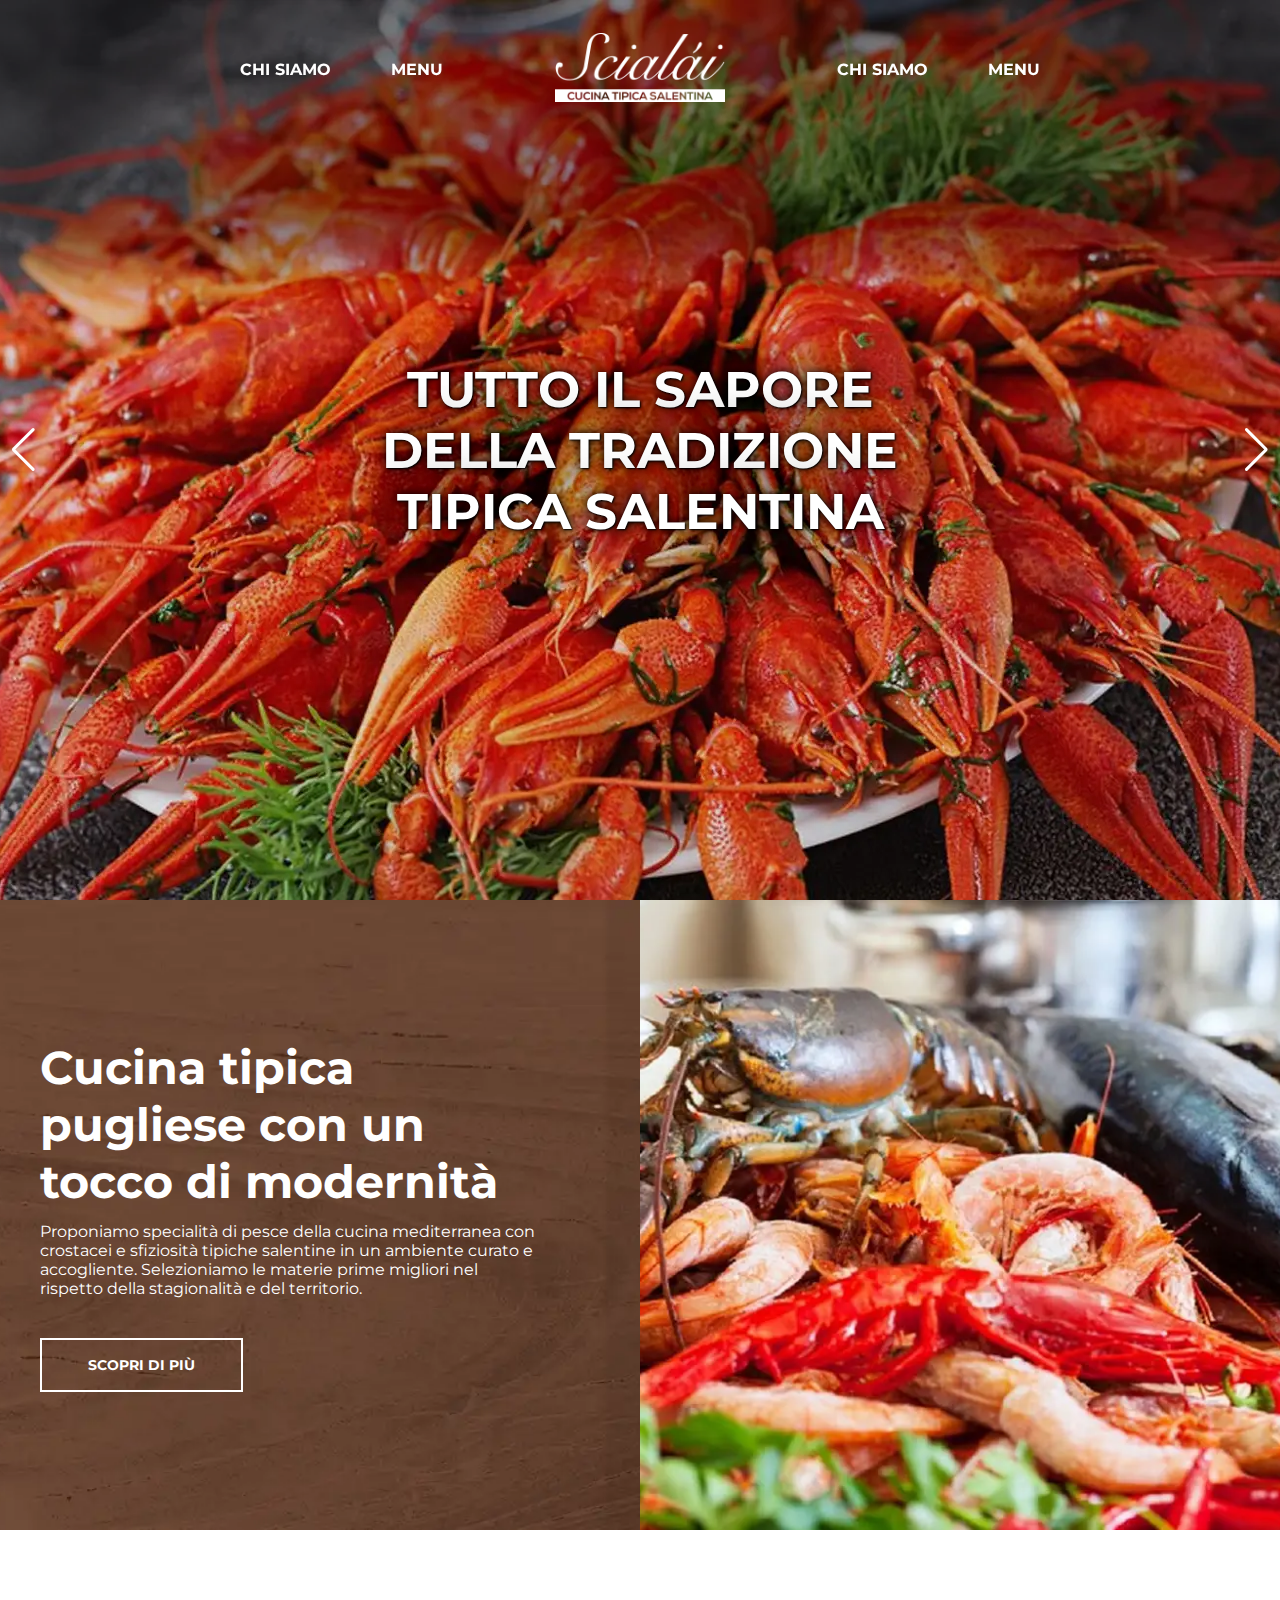
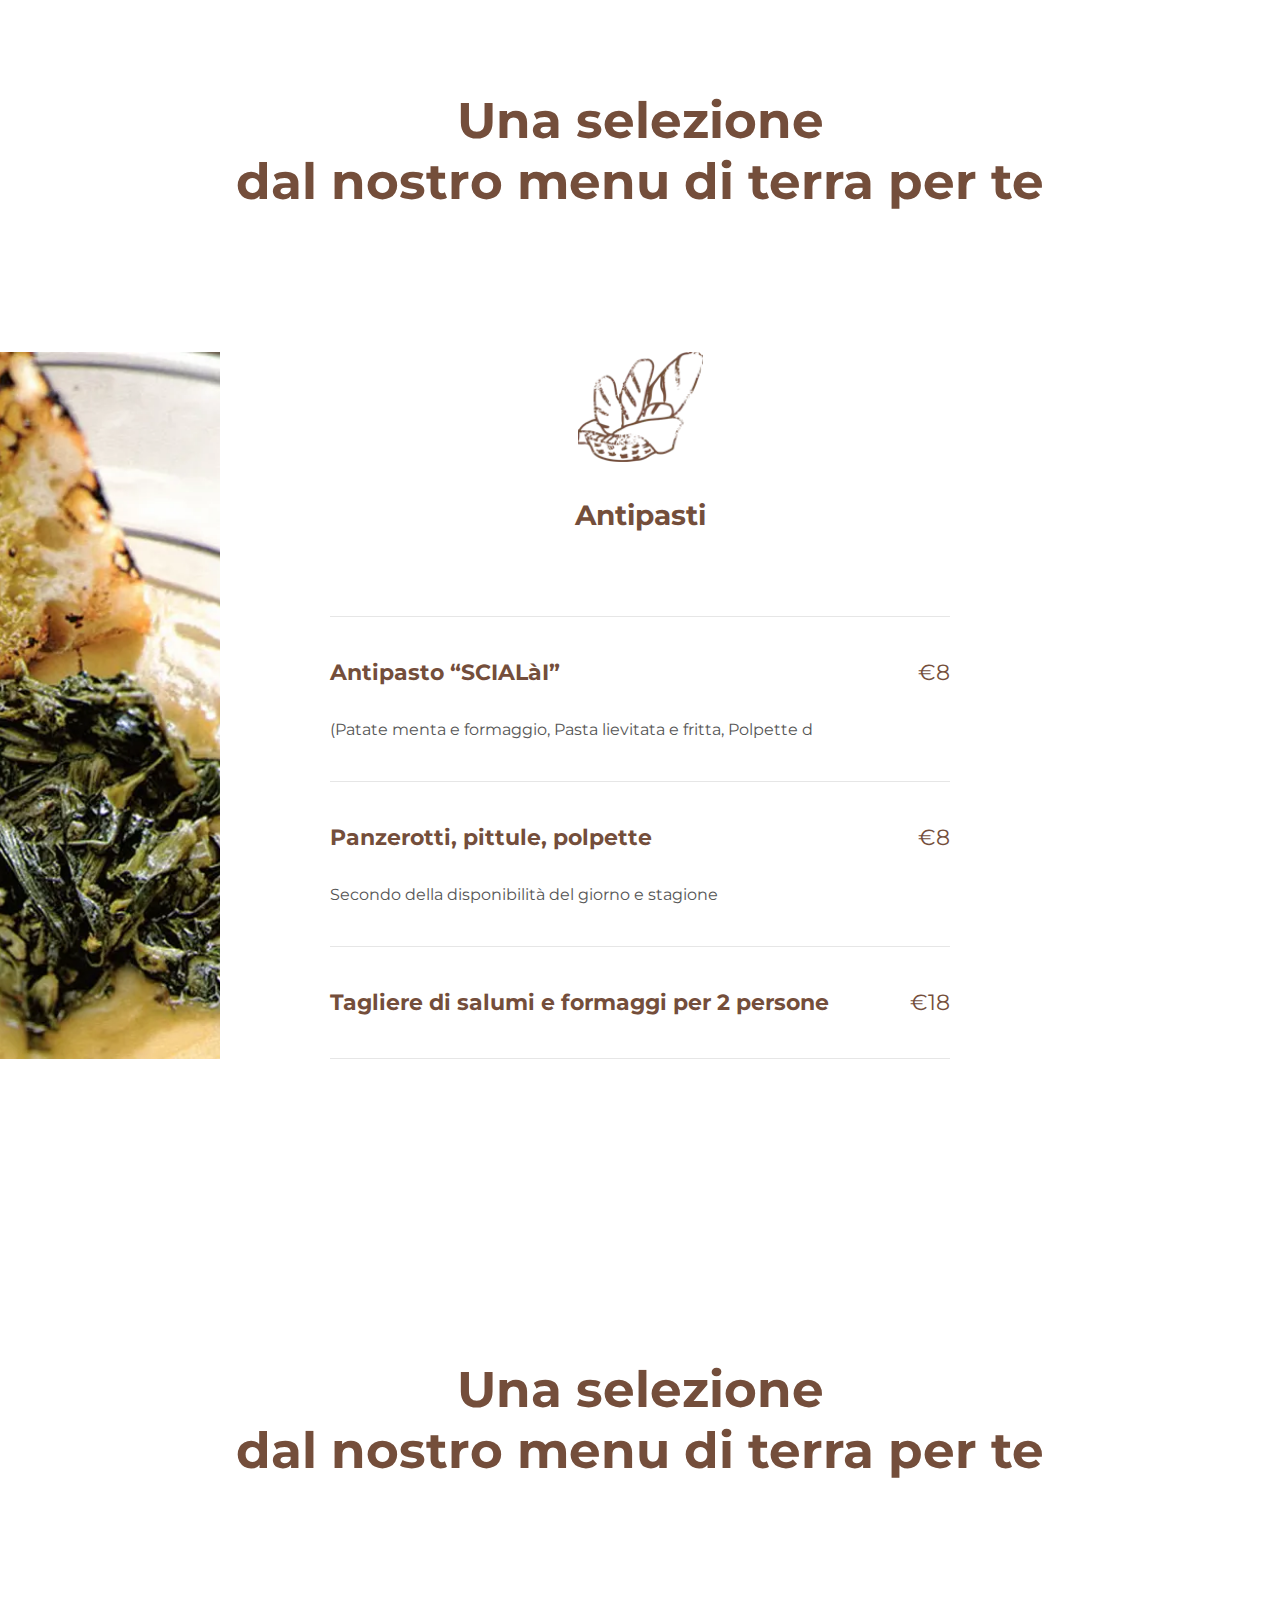
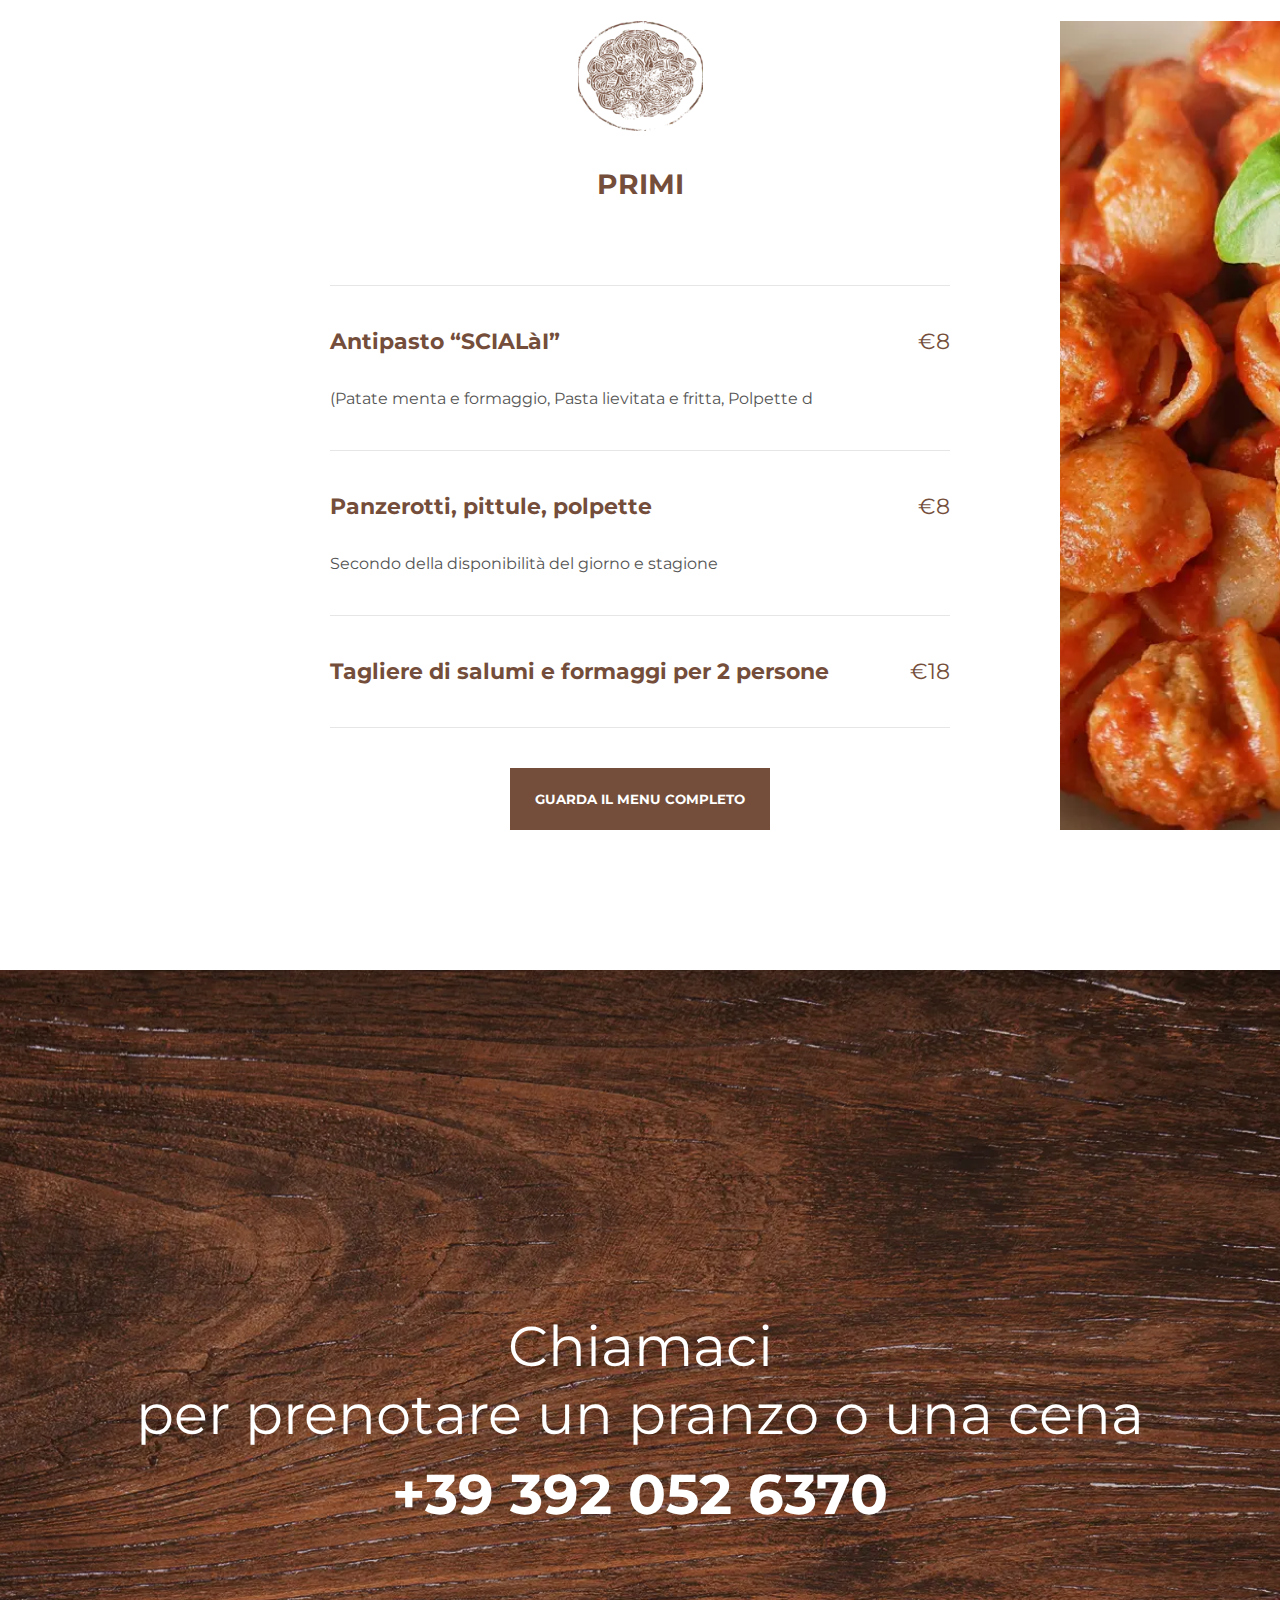
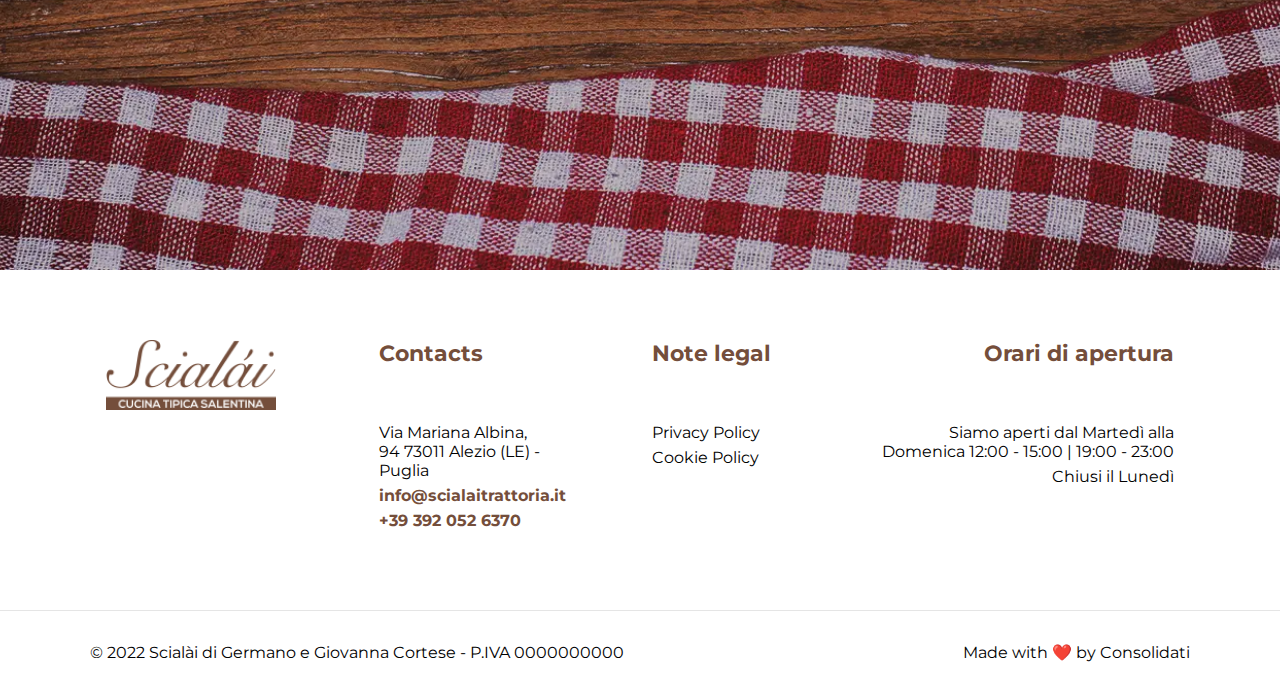
==== commit 0ef3a18e: "home page finish" ====
--- a/index.html
+++ b/index.html
@@ -94,9 +94,9 @@
       Una selezione <br> dal nostro menu di terra per te
     </h3>
     <div class="price__text-block">
-      <img class="price__img" src="images/price-bcg-1.png" alt="img">
+      <img class="price__img" src="images/price-bcg-1.webp" alt="img">
       <div class="price-menu">
-        <img class="price-menu__img" src="images/antipasti.png" alt="antipasti">
+        <img class="price-menu__img" src="images/antipasti.webp" alt="antipasti">
         <span class="price-menu__type">Antipasti</span>
         <div class="price-menu__wrap">
           <span class="price-menu__dish">Antipasto “SCIALàI” <span>€8</span></span>
@@ -107,11 +107,80 @@
           <span class="price-menu__description">Secondo della disponibilità del giorno e stagione</span>
         </div>
         <div class="price-menu__wrap">
-          <span class="price-menu__dish">Tagliere di salumi e formaggi  per 2 persone<span>€18</span></span>
+          <span class="price-menu__dish">Tagliere di salumi e formaggi per 2 persone<span>€18</span></span>
         </div>
       </div>
     </div>
   </section>
+
+  <section class="price">
+    <h3 class="price__title">
+      Una selezione <br> dal nostro menu di terra per te
+    </h3>
+    <div class="price__text-block">
+      <img class="price__img price__img-right" src="images/price-bcg-2.webp" alt="img">
+      <div class="price-menu">
+        <img class="price-menu__img price-menu__img-left" src="images/primi.webp" alt="antipasti">
+        <span class="price-menu__type">PRIMI</span>
+        <div class="price-menu__wrap">
+          <span class="price-menu__dish">Antipasto “SCIALàI” <span>€8</span></span>
+          <span class="price-menu__description">(Patate menta e formaggio, Pasta lievitata e fritta, Polpette d</span>
+        </div>
+        <div class="price-menu__wrap">
+          <span class="price-menu__dish">Panzerotti, pittule, polpette<span>€8</span></span>
+          <span class="price-menu__description">Secondo della disponibilità del giorno e stagione</span>
+        </div>
+        <div class="price-menu__wrap">
+          <span class="price-menu__dish">Tagliere di salumi e formaggi per 2 persone<span>€18</span></span>
+        </div>
+        <div class="price-menu__btn-wrap">
+          <button class="btn-brown">guarda il menu completo</button>
+        </div>
+      </div>
+    </div>
+  </section>
+
+  <section class="call-us">
+    <img class="call-us__img" src="images/2118.webp" alt="img-bcg">
+    <span class="call-us__text">Chiamaci <br>per prenotare un pranzo o una cena</span>
+    <a href="tel:+39 392 052 6370" class="call-us__phone">+39 392 052 6370</a>
+  </section>
+
+  <footer class="footer">
+    <div class="footer__wrap">
+      <div class="footer__logo-wrap">
+        <a href="/">
+          <img class="nav__logo" src="images/logo-footer.png" alt="img">
+        </a>
+      </div>
+      <div class="footer__block">
+        <span class="footer__title">Contacts</span>
+        <span class="footer__street">Via Mariana Albina, 94 73011 Alezio (LE) - Puglia</span>
+        <a class="footer__mail" href="mailto:info@scialaitrattoria.it">info@scialaitrattoria.it</a>
+        <a class="footer__phone" href="tel:+39 392 052 6370">+39 392 052 6370</a>
+      </div>
+
+      <div class="footer__block">
+        <span class="footer__title">Note legal</span>
+        <a class="footer__link" href="">Privacy Policy</a>
+        <a class="footer__link" href=""> Cookie Policy</a>
+      </div>
+
+      <div class="footer__block">
+        <span class="footer__title">Orari di apertura</span>
+        <a class="footer__link" href="">Siamo aperti dal Martedì alla Domenica 12:00 - 15:00 | 19:00 - 23:00</a>
+        <a class="footer__link" href="">Chiusi il Lunedì</a>
+      </div>
+    </div>
+    <div class="footer__under">
+      <div class="footer__under-wrap">
+        <span>© 2022 Scialài di Germano e Giovanna Cortese - P.IVA 0000000000</span>
+        <span>Made with &#10084;&#65039 by Consolidati</span>
+      </div>
+    </div>
+
+
+  </footer>
 
   <script src="js/jquery-3.6.0.min.js"></script>
   <script src="swiper/swiper-bundle.min.js"></script>
--- a/style/style.min.css
+++ b/style/style.min.css
@@ -1,2 +1,2 @@
-*{font-family:"Montserrat";padding:0;margin:0;box-sizing:border-box;text-decoration:none;list-style:none;outline:none}.container{max-width:800px;margin:0 auto}.swiper-slide img{display:block;width:100%;height:100%;object-fit:cover}.swiper{height:100%}@font-face{font-family:"Montserrat";src:url("../fonts/Montserrat-Bold.ttf");font-weight:700}@font-face{font-family:"Montserrat";src:url("../fonts/Montserrat-Regular.ttf");font-weight:400}.header{position:absolute;top:0;left:0;width:100%;z-index:3;transition:0.3s}@media (max-width: 850px){.header{padding:0 32px}}@media (max-width: 650px){.header{padding:0 16px}}.header__container{display:flex;justify-content:space-between;align-items:center;padding-top:30px}@media (max-width: 680px){.header__container{padding-top:16px;align-items:flex-end}}.header__mobile-btn{display:none;width:36px;height:36px;cursor:pointer}@media (max-width: 680px){.header__mobile-btn{display:block}}.header__mobile-btn.disactive{opacity:0}.header.small{position:fixed;top:0;background:rgba(0,0,0,0.7)}.header.small .header__container{padding-top:6px}.header.small .nav__link{padding:20px 0 20px}.header.small .nav__logo{height:40px;width:140px}@media (max-width: 680px){.nav{display:none}}.nav__link-wrap{display:flex;list-style:none;gap:60px}.nav__logo{height:70px;width:170px;object-fit:contain;transition:0.3s}.nav__link{position:relative;display:block;padding:30px 0 30px;color:white;font-weight:900;transition:0.3s}.nav__link::after{position:absolute;left:0;bottom:10px;content:"";width:0;left:50%;height:4px;background-color:white;transition:0.3s}.nav__link:hover::after{left:0;width:100%}.mobile-menu{position:fixed;top:0;left:0;display:none;justify-content:flex-end;height:100vh;width:100%;background-color:rgba(0,0,0,0.91);z-index:4}.mobile-menu__close{position:absolute;top:35px;right:16px;width:36px;height:36px}.mobile-menu.active{display:flex}.mobile-nav{display:flex;align-items:center;justify-content:flex-end;padding-right:70px;height:100%;width:50%}.mobile-nav____link-wrap{display:flex;flex-direction:row}.mobile-nav__link-animation{transform:translateX(200%);animation:showLink 0.2s forwards}.mobile-nav__link-animation:nth-child(2){animation:showLink 0.2s forwards 0.5s}.mobile-nav__link-animation:nth-child(3){animation:showLink 0.2s forwards 0.3s}.mobile-nav__link-animation:nth-child(4){animation:showLink 0.2s forwards 0.1s}@keyframes showLink{0%{}100%{transform:translateX(0)}}.main{position:relative;height:100vh}.main__filter{position:absolute;width:100%;z-index:2;box-shadow:17px 21px 50px 244px rgba(0,0,0,0.39)}@media (max-width: 1100px){.main__filter{box-shadow:17px 21px 50px 100px rgba(0,0,0,0.39)}}.mySwiper__text{position:absolute;top:50%;left:50%;transform:translate(-50%, -50%);color:white;text-align:center;text-shadow:1px 1px 2px black, 0 0 1em black, 0 0 0.2em black;text-transform:uppercase;font-size:50px}@media (max-width: 600px){.mySwiper__text{width:100%;font-size:32px}}.mySwiper .swiper-button-next:after,.mySwiper .swiper-button-prev:after{color:white}@media (max-width: 650px){.mySwiper .swiper-button-next:after,.mySwiper .swiper-button-prev:after{display:none}}.kitchen{position:relative;height:70vh;display:flex;align-items:center;z-index:1}@media (max-width: 1100px){.kitchen{height:max-content;padding:30px 16px}}.kitchen__text{position:inherit;width:1400px;margin:0 auto;color:white;z-index:2}@media (max-width: 1500px){.kitchen__text{padding-left:40px}}@media (max-width: 1100px){.kitchen__text{padding-left:0}}.kitchen__title{font-size:46px;margin-bottom:60px;color:white}@media (max-width: 600px){.kitchen__title{margin-bottom:30px;font-size:32px}}.kitchen__description{display:block;margin-bottom:40px}.kitchen__text-wrap{max-width:500px;z-index:2}.kitchen__img{position:absolute;left:0;top:0;height:100%;width:50%;object-fit:cover;transition:0.3s}.kitchen__img:last-child{right:0;left:auto}@media (max-width: 1100px){.kitchen__img:last-child{display:none}}@media (max-width: 1100px){.kitchen__img:nth-child(2){top:0;width:100%}}.kitchen__img.active{top:-50px}.kitchen__btn{position:relative;padding:16px 46px;border:2px solid white;background-color:transparent;font-weight:700;font-size:14px;text-transform:uppercase;color:white;cursor:pointer;transition:0.3s}.kitchen__btn:hover{color:#694634}.kitchen__btn:active{color:white}.kitchen__btn::after{position:absolute;left:50%;top:0;content:"";width:0;background-color:white;height:100%;transition:0.3s}.kitchen__btn:hover::after{left:0;width:100%;z-index:-1}.kitchen__btn:hover:active::after{left:50%;width:0;z-index:-1}.price{padding-bottom:140px}@media (max-width: 900px){.price{padding-bottom:40px}}.price__title{max-width:820px;padding:160px 0 140px;font-size:50px;margin:0 auto;color:#744e3b;text-align:center}@media (max-width: 900px){.price__title{font-size:32px;padding:60px 0 40px}}.price__text-block{display:flex;gap:120px;height:max-content}@media (max-width: 1010px){.price__text-block{flex-direction:column;padding:32px}}@media (max-width: 650px){.price__text-block{padding:16px}}.price__img{width:420px;height:100%;object-fit:cover}@media (max-width: 1200px){.price__img{width:220px}}@media (max-width: 1010px){.price__img{display:none}}.price-menu{display:flex;flex-direction:column;align-items:center;flex-basis:620px}.price-menu__img{width:125px;height:110px;object-fit:cover;margin-bottom:36px}.price-menu__dish{display:flex;justify-content:space-between;flex-basis:100%;font-size:22px;font-weight:900;color:#744e3b}@media (max-width: 380px){.price-menu__dish{font-size:18px}}.price-menu__dish span{font-weight:400}.price-menu__wrap{display:flex;width:100%;flex-direction:column;align-self:flex-start;gap:34px;border-bottom:1px solid #e6e6e6;padding:42px 0}.price-menu__wrap:nth-child(3){border-top:1px solid #e6e6e6}.price-menu__type{font-size:28px;font-weight:900;color:#744e3b;margin-bottom:84px}.price-menu__description{color:#555555}
+*{font-family:"Montserrat";padding:0;margin:0;box-sizing:border-box;text-decoration:none;list-style:none;outline:none;border:none}.container{max-width:800px;margin:0 auto}.swiper-slide img{display:block;width:100%;height:100%;object-fit:cover}.swiper{height:100%}.btn-brown{position:relative;padding:22px 24px;color:white;text-transform:uppercase;background-color:transparent;font-weight:900;border:1px solid #744e3b;cursor:pointer}.btn-brown:after{position:absolute;top:-1px;left:0;content:"";width:100%;height:102%;background-color:#744e3b;transition:0.3s;z-index:-1}.btn-brown:active:hover:after{left:0;width:100%;z-index:-2}.btn-brown:hover::after{left:50%;width:0;opacity:1}.btn-brown:hover{color:#744e3b}.btn-brown:active{color:white}@font-face{font-family:"Montserrat";src:url("../fonts/Montserrat-Bold.ttf");font-weight:700}@font-face{font-family:"Montserrat";src:url("../fonts/Montserrat-Regular.ttf");font-weight:400}.header{position:absolute;top:0;left:0;width:100%;z-index:3;transition:0.3s}@media (max-width: 850px){.header{padding:0 32px}}@media (max-width: 650px){.header{padding:0 16px}}.header__container{display:flex;justify-content:space-between;align-items:center;padding-top:30px}@media (max-width: 680px){.header__container{padding-top:16px;align-items:flex-end}}.header__mobile-btn{display:none;width:36px;height:36px;cursor:pointer}@media (max-width: 680px){.header__mobile-btn{display:block}}.header__mobile-btn.disactive{opacity:0}.header.small{position:fixed;top:0;background:rgba(0,0,0,0.7)}.header.small .header__container{padding-top:6px}.header.small .nav__link{padding:20px 0 20px}.header.small .nav__logo{height:40px;width:140px}@media (max-width: 680px){.nav{display:none}}.nav__link-wrap{display:flex;list-style:none;gap:60px}.nav__logo{height:70px;width:170px;object-fit:contain;transition:0.3s}.nav__link{position:relative;display:block;padding:30px 0 30px;color:white;font-weight:900;transition:0.3s}.nav__link::after{position:absolute;left:0;bottom:10px;content:"";width:0;left:50%;height:4px;background-color:white;transition:0.3s}.nav__link:hover::after{left:0;width:100%}.mobile-menu{position:fixed;top:0;left:0;display:none;justify-content:flex-end;height:100vh;width:100%;background-color:rgba(0,0,0,0.91);z-index:4}.mobile-menu__close{position:absolute;top:35px;right:16px;width:36px;height:36px}.mobile-menu.active{display:flex}.mobile-nav{display:flex;align-items:center;justify-content:flex-end;padding-right:70px;height:100%;width:50%}.mobile-nav____link-wrap{display:flex;flex-direction:row}.mobile-nav__link-animation{transform:translateX(200%);animation:showLink 0.2s forwards}.mobile-nav__link-animation:nth-child(2){animation:showLink 0.2s forwards 0.5s}.mobile-nav__link-animation:nth-child(3){animation:showLink 0.2s forwards 0.3s}.mobile-nav__link-animation:nth-child(4){animation:showLink 0.2s forwards 0.1s}@keyframes showLink{0%{}100%{transform:translateX(0)}}.main{position:relative;height:100vh}.main__filter{position:absolute;width:100%;z-index:2;box-shadow:17px 21px 50px 244px rgba(0,0,0,0.39)}@media (max-width: 1100px){.main__filter{box-shadow:17px 21px 50px 100px rgba(0,0,0,0.39)}}.mySwiper__text{position:absolute;top:50%;left:50%;transform:translate(-50%, -50%);color:white;text-align:center;text-shadow:1px 1px 2px black, 0 0 1em black, 0 0 0.2em black;text-transform:uppercase;font-size:50px}@media (max-width: 600px){.mySwiper__text{width:100%;font-size:32px}}.mySwiper .swiper-button-next:after,.mySwiper .swiper-button-prev:after{color:white}@media (max-width: 650px){.mySwiper .swiper-button-next:after,.mySwiper .swiper-button-prev:after{display:none}}.kitchen{position:relative;height:70vh;display:flex;align-items:center;z-index:1}@media (max-width: 1100px){.kitchen{height:max-content;padding:30px 16px}}.kitchen__text{position:inherit;width:1400px;margin:0 auto;color:white;z-index:2}.kitchen__text.active{transform:translateY(-50px)}@media (max-width: 1500px){.kitchen__text{padding-left:40px}}@media (max-width: 1100px){.kitchen__text{padding-left:0}}.kitchen__title{font-size:46px;margin-bottom:60px;color:white}@media (max-width: 1366px){.kitchen__title{margin-bottom:12px}}@media (max-width: 600px){.kitchen__title{margin-bottom:30px;font-size:32px}}.kitchen__description{display:block;margin-bottom:40px}.kitchen__text-wrap{max-width:500px;z-index:2}.kitchen__img{position:absolute;left:0;top:0;height:100%;width:50%;object-fit:cover;transition:0.3s}.kitchen__img:last-child{right:0;left:auto}@media (max-width: 1100px){.kitchen__img:last-child{display:none}}@media (max-width: 1100px){.kitchen__img:nth-child(2){top:0;width:100%}}.kitchen__img.active{top:-50px}.kitchen__btn{position:relative;padding:16px 46px;border:2px solid white;background-color:transparent;font-weight:700;font-size:14px;text-transform:uppercase;color:white;cursor:pointer;transition:0.3s}.kitchen__btn:hover{color:#694634}.kitchen__btn:active{color:white}.kitchen__btn::after{position:absolute;left:50%;top:0;content:"";width:0;background-color:white;height:100%;transition:0.3s}.kitchen__btn:hover::after{left:0;width:100%;z-index:-1}.kitchen__btn:hover:active::after{left:50%;width:0;z-index:-1}.price{padding-bottom:140px}@media (max-width: 900px){.price{padding-bottom:40px}}.price__title{max-width:820px;padding:160px 0 140px;font-size:50px;margin:0 auto;color:#744e3b;text-align:center}@media (max-width: 900px){.price__title{font-size:32px;padding:60px 0 40px}}.price__text-block{position:relative;display:flex;gap:120px;height:max-content}@media (max-width: 1010px){.price__text-block{flex-direction:column;padding:32px}}@media (max-width: 650px){.price__text-block{padding:16px}}.price__img{position:absolute;top:0;left:0;width:420px;height:100%;object-fit:cover}.price__img-right{left:auto;right:0}@media (max-width: 1570px){.price__img{width:220px}}@media (max-width: 1150px){.price__img{display:none}}.price-menu{display:flex;flex-direction:column;align-items:center;flex-basis:620px;margin:0 auto}.price-menu__btn-wrap{padding-top:40px}.price-menu__img{width:125px;height:110px;object-fit:cover;margin-bottom:36px}.price-menu__dish{display:flex;justify-content:space-between;flex-basis:100%;font-size:22px;font-weight:900;color:#744e3b}@media (max-width: 380px){.price-menu__dish{font-size:18px}}.price-menu__dish span{font-weight:400}.price-menu__wrap{display:flex;width:100%;flex-direction:column;align-self:flex-start;gap:34px;border-bottom:1px solid #e6e6e6;padding:42px 0}.price-menu__wrap:nth-child(3){border-top:1px solid #e6e6e6}.price-menu__type{font-size:28px;font-weight:900;color:#744e3b;margin-bottom:84px}.price-menu__description{color:#555555}.call-us{position:relative;flex-direction:column;display:flex;align-items:center;justify-content:center;height:100vh;font-size:56px;color:white}@media (max-width: 1010px){.call-us{font-size:36px;padding:0 32px}}@media (max-width: 750px){.call-us{padding:0 16px;font-size:32px}}.call-us__img{position:absolute;width:100%;height:100%;object-fit:cover}.call-us__text{position:relative;text-align:center;z-index:2;margin-bottom:12px}.call-us__phone{position:relative;font-weight:900;z-index:2;cursor:pointer;color:white}@media (max-width: 500px){.call-us__phone{font-size:24px}}.call-us__phone:after{position:absolute;left:50%;bottom:0;content:"";width:0;height:2px;background-color:white;transition:0.3s}.call-us__phone:hover:after{width:100%;left:0}.footer{padding-top:70px}.footer__wrap{display:flex;justify-content:space-between;max-width:1100px;padding-bottom:80px;margin:0 auto}@media (max-width: 1280px){.footer__wrap{padding:0 16px 80px}}@media (max-width: 1060px){.footer__wrap{flex-wrap:wrap}}@media (max-width: 750px){.footer__wrap{flex-direction:column}}.footer__under{padding:32px 0;border-top:1px solid #e5e5e5}@media (max-width: 1280px){.footer__under{padding:32px 16px}}.footer__under-wrap{display:flex;justify-content:space-between;max-width:1100px;margin:0 auto}@media (max-width: 750px){.footer__under-wrap{flex-direction:column;gap:16px}}@media (max-width: 1060px){.footer__logo-wrap{display:flex;justify-content:center;width:100%;margin-bottom:24px}}.footer__block{display:flex;flex-direction:column;gap:6px;max-width:170px;color:black}@media (max-width: 1060px){.footer__block{width:33.3%}}@media (max-width: 750px){.footer__block{width:100%;margin-bottom:16px}}.footer__block:last-child{max-width:300px;text-align:right}@media (max-width: 750px){.footer__block:last-child{text-align:left}}.footer__link{color:black}.footer__title{font-size:22px;color:#744e3b;font-weight:900;margin-bottom:50px}.footer__phone,.footer__mail{color:#744e3b;font-weight:600}
 /*# sourceMappingURL=style.min.css.map */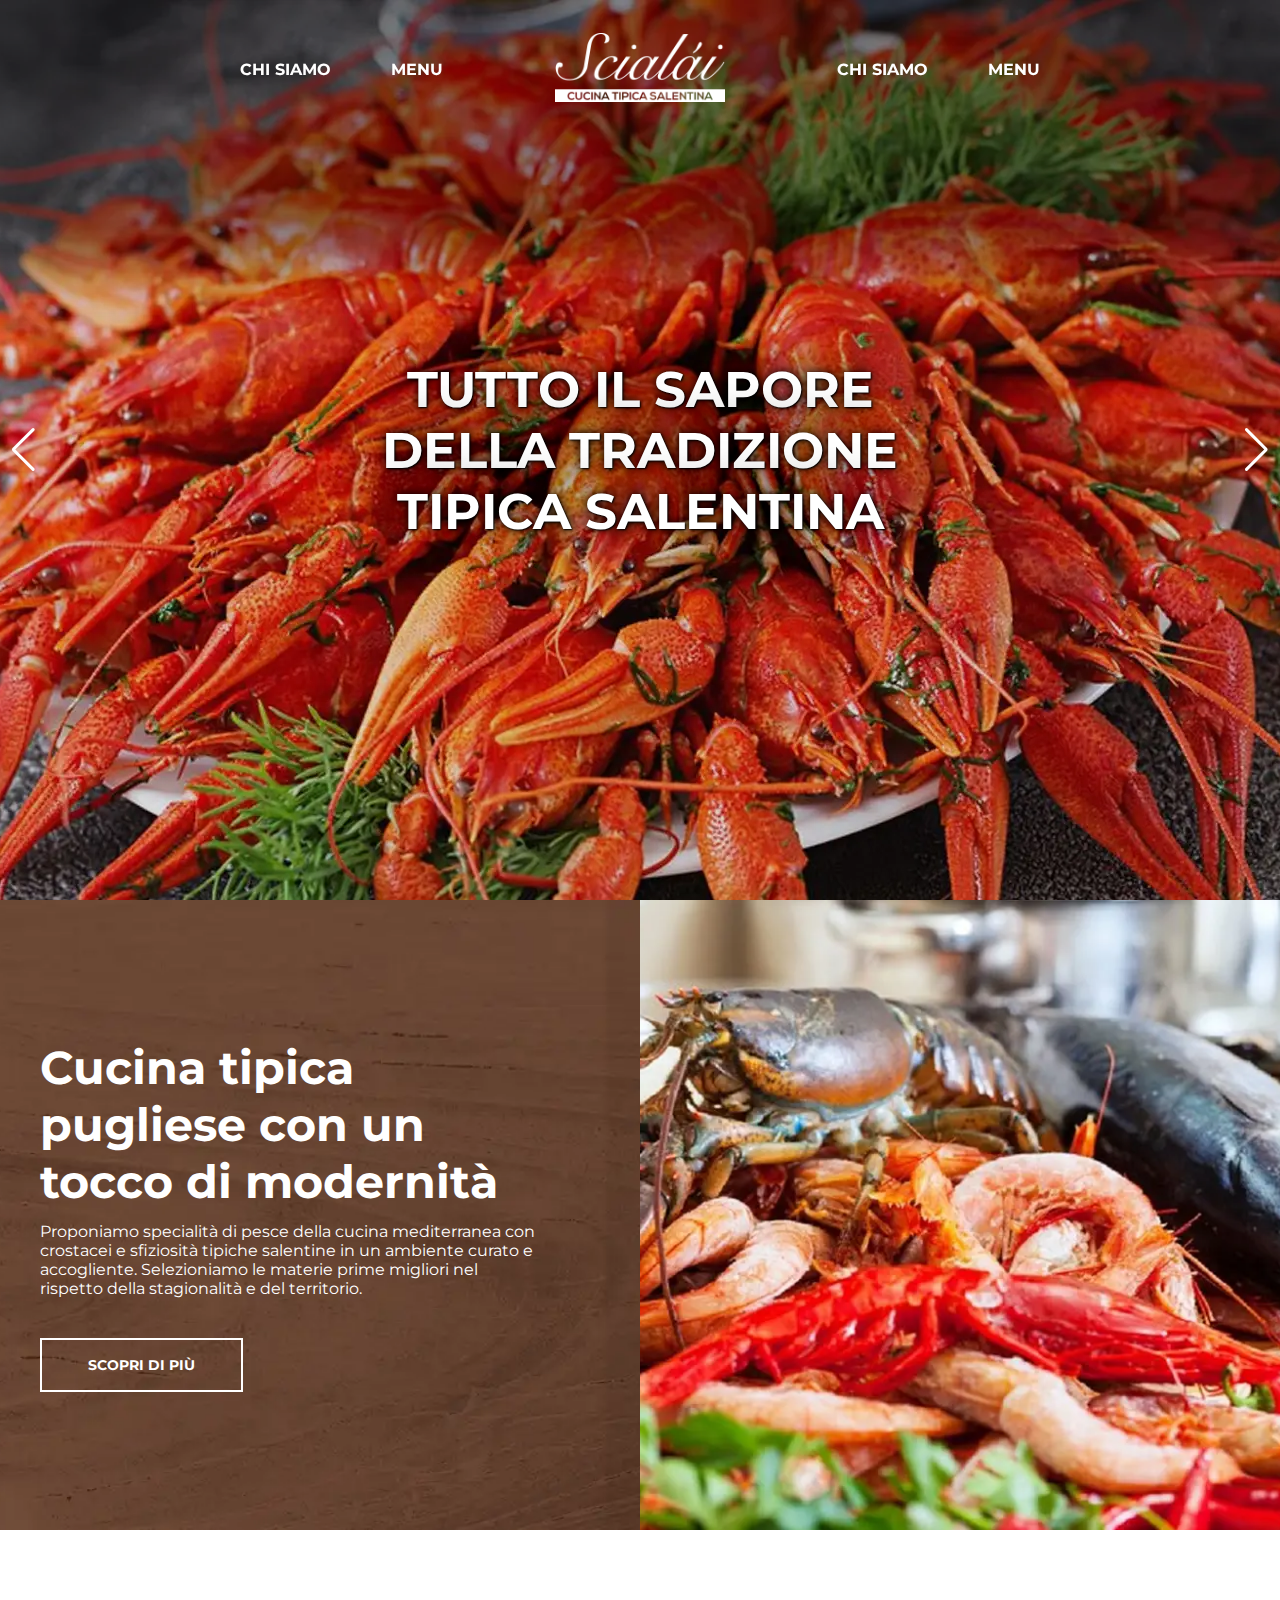
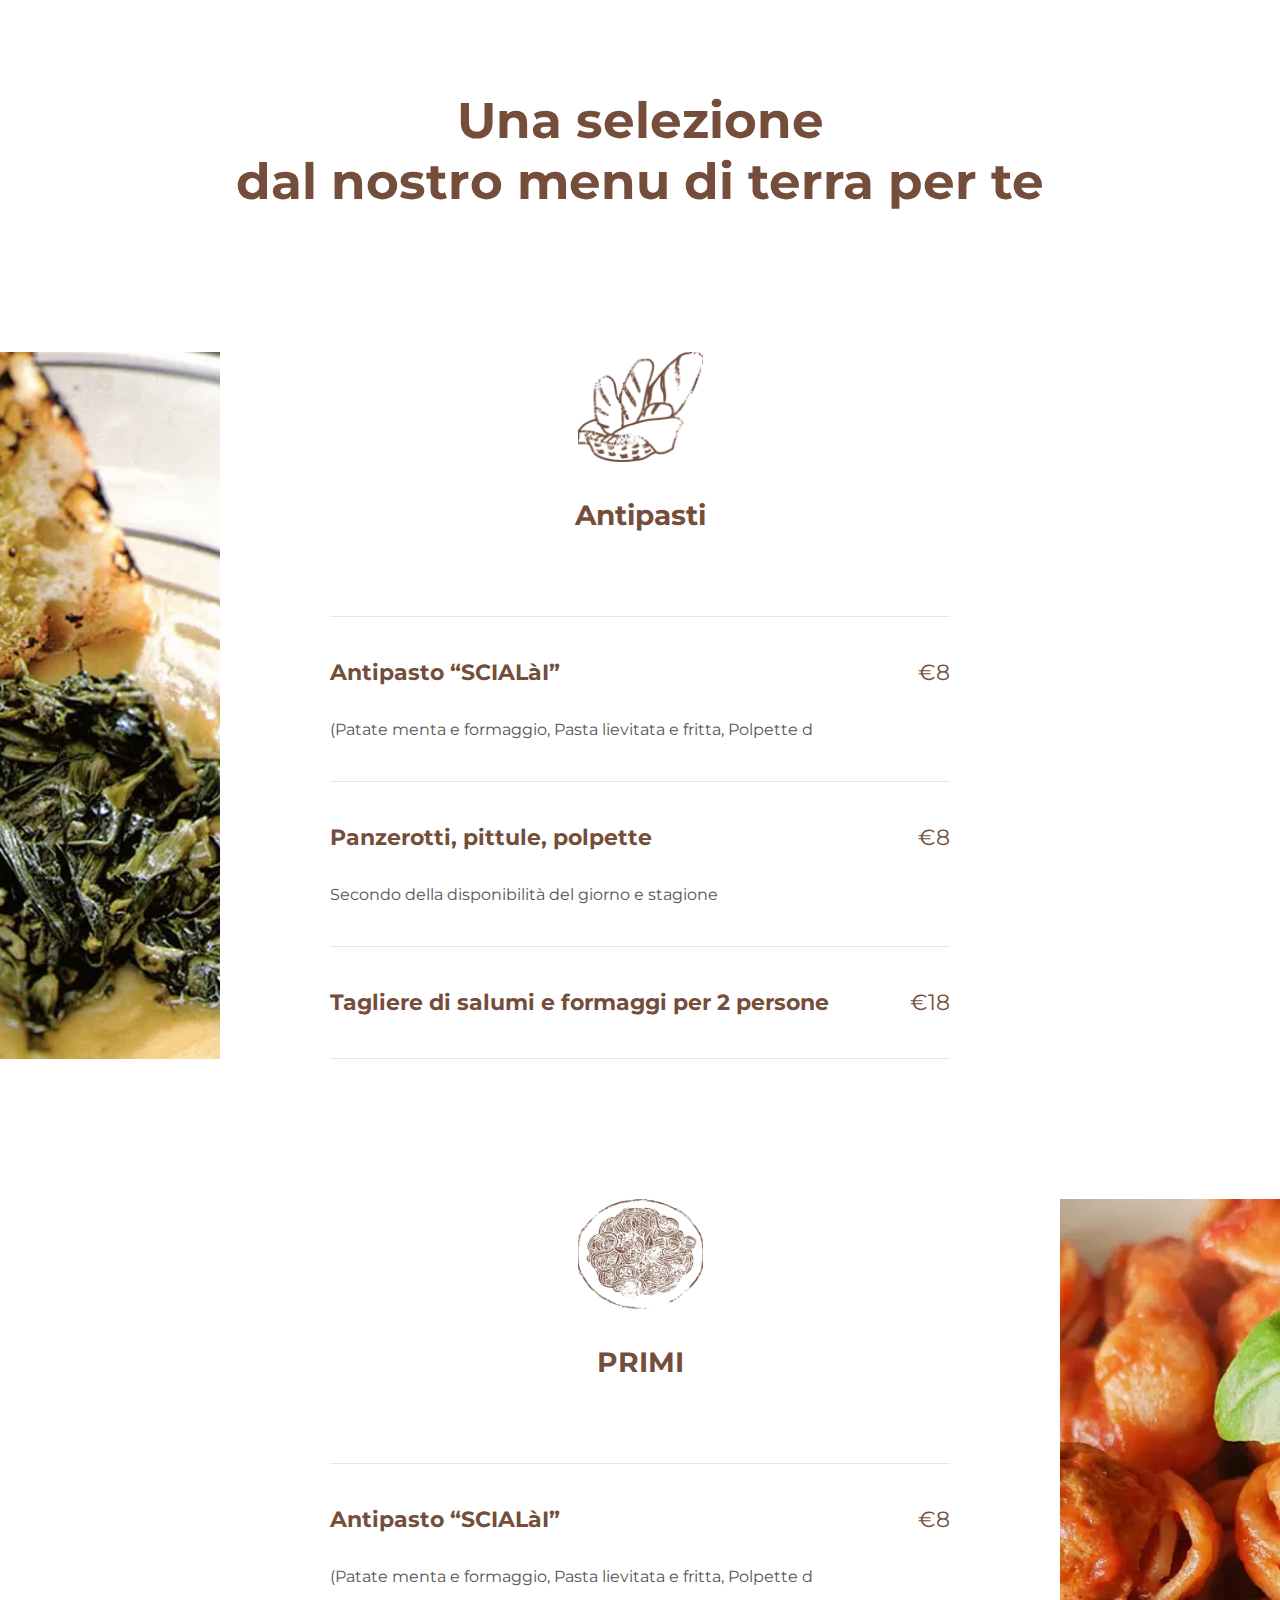
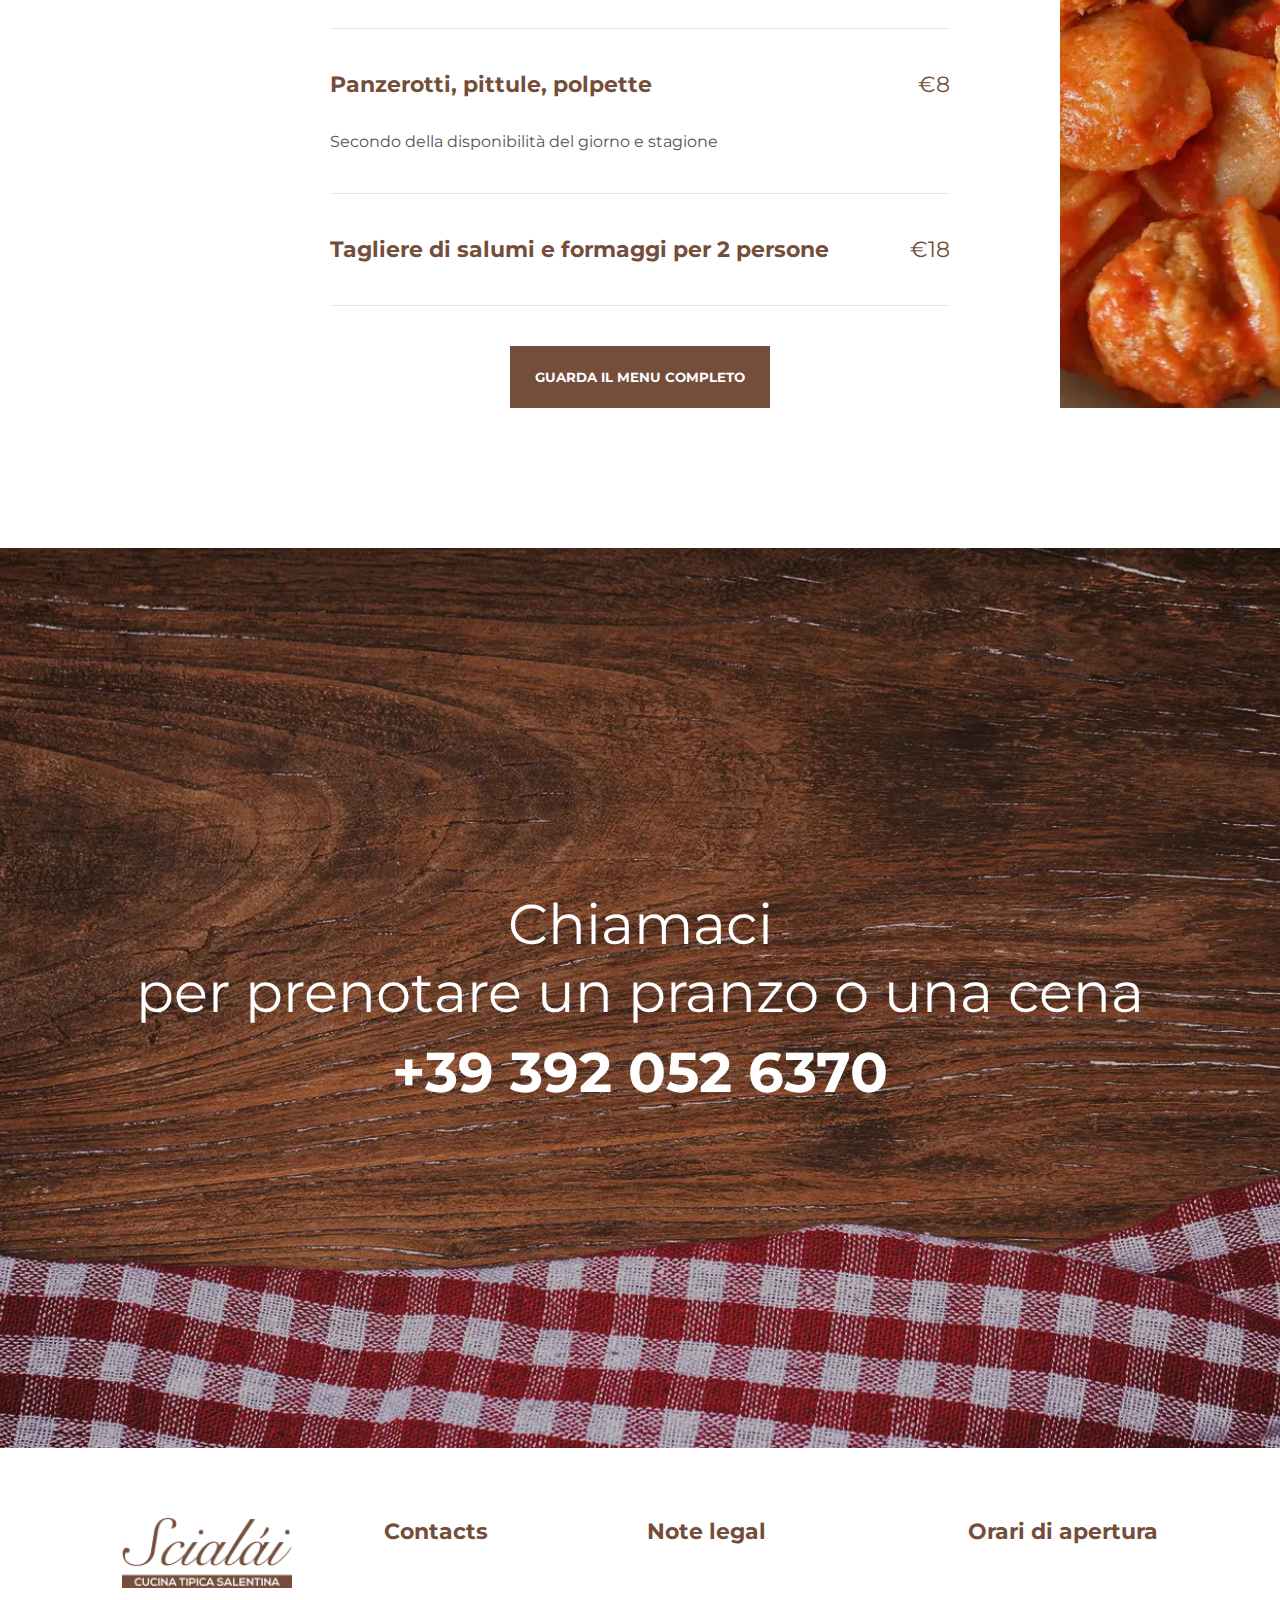
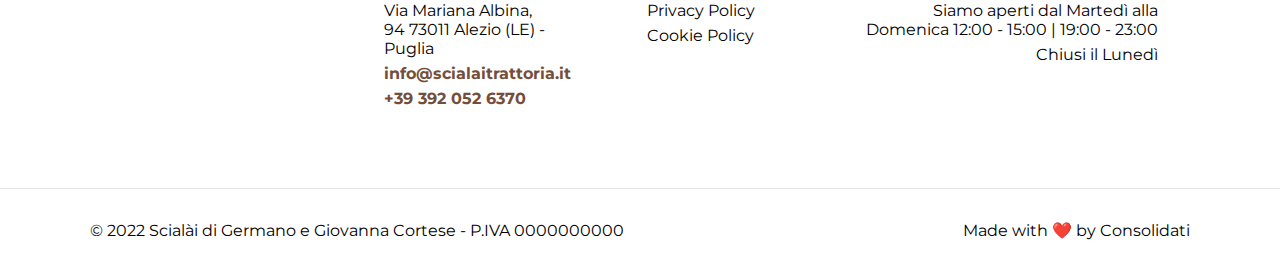
==== commit 705fbc14: "small title fix" ====
--- a/index.html
+++ b/index.html
@@ -88,11 +88,11 @@
     <img class="kitchen__img kitchen__img-position" src="images/kitche-bcg-1.webp" alt="img">
     <img class="kitchen__img" src="images/kitche-bcg-2.webp" alt="img">
   </section>
+  <h3 class="price-title">
+    Una selezione <br> dal nostro menu di terra per te
+  </h3>
+  <section class="price">
 
-  <section class="price">
-    <h3 class="price__title">
-      Una selezione <br> dal nostro menu di terra per te
-    </h3>
     <div class="price__text-block">
       <img class="price__img" src="images/price-bcg-1.webp" alt="img">
       <div class="price-menu">
@@ -114,9 +114,6 @@
   </section>
 
   <section class="price">
-    <h3 class="price__title">
-      Una selezione <br> dal nostro menu di terra per te
-    </h3>
     <div class="price__text-block">
       <img class="price__img price__img-right" src="images/price-bcg-2.webp" alt="img">
       <div class="price-menu">
--- a/style/style.min.css
+++ b/style/style.min.css
@@ -1,2 +1,2 @@
-*{font-family:"Montserrat";padding:0;margin:0;box-sizing:border-box;text-decoration:none;list-style:none;outline:none;border:none}.container{max-width:800px;margin:0 auto}.swiper-slide img{display:block;width:100%;height:100%;object-fit:cover}.swiper{height:100%}.btn-brown{position:relative;padding:22px 24px;color:white;text-transform:uppercase;background-color:transparent;font-weight:900;border:1px solid #744e3b;cursor:pointer}.btn-brown:after{position:absolute;top:-1px;left:0;content:"";width:100%;height:102%;background-color:#744e3b;transition:0.3s;z-index:-1}.btn-brown:active:hover:after{left:0;width:100%;z-index:-2}.btn-brown:hover::after{left:50%;width:0;opacity:1}.btn-brown:hover{color:#744e3b}.btn-brown:active{color:white}@font-face{font-family:"Montserrat";src:url("../fonts/Montserrat-Bold.ttf");font-weight:700}@font-face{font-family:"Montserrat";src:url("../fonts/Montserrat-Regular.ttf");font-weight:400}.header{position:absolute;top:0;left:0;width:100%;z-index:3;transition:0.3s}@media (max-width: 850px){.header{padding:0 32px}}@media (max-width: 650px){.header{padding:0 16px}}.header__container{display:flex;justify-content:space-between;align-items:center;padding-top:30px}@media (max-width: 680px){.header__container{padding-top:16px;align-items:flex-end}}.header__mobile-btn{display:none;width:36px;height:36px;cursor:pointer}@media (max-width: 680px){.header__mobile-btn{display:block}}.header__mobile-btn.disactive{opacity:0}.header.small{position:fixed;top:0;background:rgba(0,0,0,0.7)}.header.small .header__container{padding-top:6px}.header.small .nav__link{padding:20px 0 20px}.header.small .nav__logo{height:40px;width:140px}@media (max-width: 680px){.nav{display:none}}.nav__link-wrap{display:flex;list-style:none;gap:60px}.nav__logo{height:70px;width:170px;object-fit:contain;transition:0.3s}.nav__link{position:relative;display:block;padding:30px 0 30px;color:white;font-weight:900;transition:0.3s}.nav__link::after{position:absolute;left:0;bottom:10px;content:"";width:0;left:50%;height:4px;background-color:white;transition:0.3s}.nav__link:hover::after{left:0;width:100%}.mobile-menu{position:fixed;top:0;left:0;display:none;justify-content:flex-end;height:100vh;width:100%;background-color:rgba(0,0,0,0.91);z-index:4}.mobile-menu__close{position:absolute;top:35px;right:16px;width:36px;height:36px}.mobile-menu.active{display:flex}.mobile-nav{display:flex;align-items:center;justify-content:flex-end;padding-right:70px;height:100%;width:50%}.mobile-nav____link-wrap{display:flex;flex-direction:row}.mobile-nav__link-animation{transform:translateX(200%);animation:showLink 0.2s forwards}.mobile-nav__link-animation:nth-child(2){animation:showLink 0.2s forwards 0.5s}.mobile-nav__link-animation:nth-child(3){animation:showLink 0.2s forwards 0.3s}.mobile-nav__link-animation:nth-child(4){animation:showLink 0.2s forwards 0.1s}@keyframes showLink{0%{}100%{transform:translateX(0)}}.main{position:relative;height:100vh}.main__filter{position:absolute;width:100%;z-index:2;box-shadow:17px 21px 50px 244px rgba(0,0,0,0.39)}@media (max-width: 1100px){.main__filter{box-shadow:17px 21px 50px 100px rgba(0,0,0,0.39)}}.mySwiper__text{position:absolute;top:50%;left:50%;transform:translate(-50%, -50%);color:white;text-align:center;text-shadow:1px 1px 2px black, 0 0 1em black, 0 0 0.2em black;text-transform:uppercase;font-size:50px}@media (max-width: 600px){.mySwiper__text{width:100%;font-size:32px}}.mySwiper .swiper-button-next:after,.mySwiper .swiper-button-prev:after{color:white}@media (max-width: 650px){.mySwiper .swiper-button-next:after,.mySwiper .swiper-button-prev:after{display:none}}.kitchen{position:relative;height:70vh;display:flex;align-items:center;z-index:1}@media (max-width: 1100px){.kitchen{height:max-content;padding:30px 16px}}.kitchen__text{position:inherit;width:1400px;margin:0 auto;color:white;z-index:2}.kitchen__text.active{transform:translateY(-50px)}@media (max-width: 1500px){.kitchen__text{padding-left:40px}}@media (max-width: 1100px){.kitchen__text{padding-left:0}}.kitchen__title{font-size:46px;margin-bottom:60px;color:white}@media (max-width: 1366px){.kitchen__title{margin-bottom:12px}}@media (max-width: 600px){.kitchen__title{margin-bottom:30px;font-size:32px}}.kitchen__description{display:block;margin-bottom:40px}.kitchen__text-wrap{max-width:500px;z-index:2}.kitchen__img{position:absolute;left:0;top:0;height:100%;width:50%;object-fit:cover;transition:0.3s}.kitchen__img:last-child{right:0;left:auto}@media (max-width: 1100px){.kitchen__img:last-child{display:none}}@media (max-width: 1100px){.kitchen__img:nth-child(2){top:0;width:100%}}.kitchen__img.active{top:-50px}.kitchen__btn{position:relative;padding:16px 46px;border:2px solid white;background-color:transparent;font-weight:700;font-size:14px;text-transform:uppercase;color:white;cursor:pointer;transition:0.3s}.kitchen__btn:hover{color:#694634}.kitchen__btn:active{color:white}.kitchen__btn::after{position:absolute;left:50%;top:0;content:"";width:0;background-color:white;height:100%;transition:0.3s}.kitchen__btn:hover::after{left:0;width:100%;z-index:-1}.kitchen__btn:hover:active::after{left:50%;width:0;z-index:-1}.price{padding-bottom:140px}@media (max-width: 900px){.price{padding-bottom:40px}}.price__title{max-width:820px;padding:160px 0 140px;font-size:50px;margin:0 auto;color:#744e3b;text-align:center}@media (max-width: 900px){.price__title{font-size:32px;padding:60px 0 40px}}.price__text-block{position:relative;display:flex;gap:120px;height:max-content}@media (max-width: 1010px){.price__text-block{flex-direction:column;padding:32px}}@media (max-width: 650px){.price__text-block{padding:16px}}.price__img{position:absolute;top:0;left:0;width:420px;height:100%;object-fit:cover}.price__img-right{left:auto;right:0}@media (max-width: 1570px){.price__img{width:220px}}@media (max-width: 1150px){.price__img{display:none}}.price-menu{display:flex;flex-direction:column;align-items:center;flex-basis:620px;margin:0 auto}.price-menu__btn-wrap{padding-top:40px}.price-menu__img{width:125px;height:110px;object-fit:cover;margin-bottom:36px}.price-menu__dish{display:flex;justify-content:space-between;flex-basis:100%;font-size:22px;font-weight:900;color:#744e3b}@media (max-width: 380px){.price-menu__dish{font-size:18px}}.price-menu__dish span{font-weight:400}.price-menu__wrap{display:flex;width:100%;flex-direction:column;align-self:flex-start;gap:34px;border-bottom:1px solid #e6e6e6;padding:42px 0}.price-menu__wrap:nth-child(3){border-top:1px solid #e6e6e6}.price-menu__type{font-size:28px;font-weight:900;color:#744e3b;margin-bottom:84px}.price-menu__description{color:#555555}.call-us{position:relative;flex-direction:column;display:flex;align-items:center;justify-content:center;height:100vh;font-size:56px;color:white}@media (max-width: 1010px){.call-us{font-size:36px;padding:0 32px}}@media (max-width: 750px){.call-us{padding:0 16px;font-size:32px}}.call-us__img{position:absolute;width:100%;height:100%;object-fit:cover}.call-us__text{position:relative;text-align:center;z-index:2;margin-bottom:12px}.call-us__phone{position:relative;font-weight:900;z-index:2;cursor:pointer;color:white}@media (max-width: 500px){.call-us__phone{font-size:24px}}.call-us__phone:after{position:absolute;left:50%;bottom:0;content:"";width:0;height:2px;background-color:white;transition:0.3s}.call-us__phone:hover:after{width:100%;left:0}.footer{padding-top:70px}.footer__wrap{display:flex;justify-content:space-between;max-width:1100px;padding-bottom:80px;margin:0 auto}@media (max-width: 1280px){.footer__wrap{padding:0 16px 80px}}@media (max-width: 1060px){.footer__wrap{flex-wrap:wrap}}@media (max-width: 750px){.footer__wrap{flex-direction:column}}.footer__under{padding:32px 0;border-top:1px solid #e5e5e5}@media (max-width: 1280px){.footer__under{padding:32px 16px}}.footer__under-wrap{display:flex;justify-content:space-between;max-width:1100px;margin:0 auto}@media (max-width: 750px){.footer__under-wrap{flex-direction:column;gap:16px}}@media (max-width: 1060px){.footer__logo-wrap{display:flex;justify-content:center;width:100%;margin-bottom:24px}}.footer__block{display:flex;flex-direction:column;gap:6px;max-width:170px;color:black}@media (max-width: 1060px){.footer__block{width:33.3%}}@media (max-width: 750px){.footer__block{width:100%;margin-bottom:16px}}.footer__block:last-child{max-width:300px;text-align:right}@media (max-width: 750px){.footer__block:last-child{text-align:left}}.footer__link{color:black}.footer__title{font-size:22px;color:#744e3b;font-weight:900;margin-bottom:50px}.footer__phone,.footer__mail{color:#744e3b;font-weight:600}
+*{font-family:"Montserrat";padding:0;margin:0;box-sizing:border-box;text-decoration:none;list-style:none;outline:none;border:none}.container{max-width:800px;margin:0 auto}.swiper-slide img{display:block;width:100%;height:100%;object-fit:cover}.swiper{height:100%}.btn-brown{position:relative;padding:22px 24px;color:white;text-transform:uppercase;background-color:transparent;font-weight:900;border:1px solid #744e3b;cursor:pointer}.btn-brown:after{position:absolute;top:-1px;left:0;content:"";width:100%;height:102%;background-color:#744e3b;transition:0.3s;z-index:-1}.btn-brown:active:hover:after{left:0;width:100%;z-index:-2}.btn-brown:hover::after{left:50%;width:0;opacity:1}.btn-brown:hover{color:#744e3b}.btn-brown:active{color:white}@font-face{font-family:"Montserrat";src:url("../fonts/Montserrat-Bold.ttf");font-weight:700}@font-face{font-family:"Montserrat";src:url("../fonts/Montserrat-Regular.ttf");font-weight:400}.header{position:absolute;top:0;left:0;width:100%;z-index:3;transition:0.3s}@media (max-width: 850px){.header{padding:0 32px}}@media (max-width: 650px){.header{padding:0 16px}}.header__container{display:flex;justify-content:space-between;align-items:center;padding-top:30px}@media (max-width: 680px){.header__container{padding-top:16px;align-items:flex-end}}.header__mobile-btn{display:none;width:36px;height:36px;cursor:pointer}@media (max-width: 680px){.header__mobile-btn{display:block}}.header__mobile-btn.disactive{opacity:0}.header.small{position:fixed;top:0;background:rgba(0,0,0,0.7)}.header.small .header__container{padding-top:6px}.header.small .nav__link{padding:20px 0 20px}.header.small .nav__logo{height:40px;width:140px}@media (max-width: 680px){.nav{display:none}}.nav__link-wrap{display:flex;list-style:none;gap:60px}.nav__logo{height:70px;width:170px;object-fit:contain;transition:0.3s}.nav__link{position:relative;display:block;padding:30px 0 30px;color:white;font-weight:900;transition:0.3s}.nav__link::after{position:absolute;left:0;bottom:10px;content:"";width:0;left:50%;height:4px;background-color:white;transition:0.3s}.nav__link:hover::after{left:0;width:100%}.mobile-menu{position:fixed;top:0;left:0;display:none;justify-content:flex-end;height:100vh;width:100%;background-color:rgba(0,0,0,0.91);z-index:4}.mobile-menu__close{position:absolute;top:35px;right:16px;width:36px;height:36px}.mobile-menu.active{display:flex}.mobile-nav{display:flex;align-items:center;justify-content:flex-end;padding-right:70px;height:100%;width:50%}.mobile-nav____link-wrap{display:flex;flex-direction:row}.mobile-nav__link-animation{transform:translateX(200%);animation:showLink 0.2s forwards}.mobile-nav__link-animation:nth-child(2){animation:showLink 0.2s forwards 0.5s}.mobile-nav__link-animation:nth-child(3){animation:showLink 0.2s forwards 0.3s}.mobile-nav__link-animation:nth-child(4){animation:showLink 0.2s forwards 0.1s}@keyframes showLink{0%{}100%{transform:translateX(0)}}.main{position:relative;height:100vh}.main__filter{position:absolute;width:100%;z-index:2;box-shadow:17px 21px 50px 244px rgba(0,0,0,0.39)}@media (max-width: 1100px){.main__filter{box-shadow:17px 21px 50px 100px rgba(0,0,0,0.39)}}.mySwiper__text{position:absolute;top:50%;left:50%;transform:translate(-50%, -50%);color:white;text-align:center;text-shadow:1px 1px 2px black, 0 0 1em black, 0 0 0.2em black;text-transform:uppercase;font-size:50px}@media (max-width: 600px){.mySwiper__text{width:100%;font-size:32px}}.mySwiper .swiper-button-next:after,.mySwiper .swiper-button-prev:after{color:white}@media (max-width: 650px){.mySwiper .swiper-button-next:after,.mySwiper .swiper-button-prev:after{display:none}}.kitchen{position:relative;height:70vh;display:flex;align-items:center;z-index:1}@media (max-width: 1100px){.kitchen{height:max-content;padding:30px 16px}}.kitchen__text{position:inherit;width:1400px;margin:0 auto;color:white;z-index:2}.kitchen__text.active{transform:translateY(-50px)}@media (max-width: 1500px){.kitchen__text{padding-left:40px}}@media (max-width: 1100px){.kitchen__text{padding-left:0}}.kitchen__title{font-size:46px;margin-bottom:60px;color:white}@media (max-width: 1366px){.kitchen__title{margin-bottom:12px}}@media (max-width: 600px){.kitchen__title{margin-bottom:30px;font-size:32px}}.kitchen__description{display:block;margin-bottom:40px}.kitchen__text-wrap{max-width:500px;z-index:2}.kitchen__img{position:absolute;left:0;top:0;height:100%;width:50%;object-fit:cover;transition:0.3s}.kitchen__img:last-child{right:0;left:auto}@media (max-width: 1100px){.kitchen__img:last-child{display:none}}@media (max-width: 1100px){.kitchen__img:nth-child(2){top:0;width:100%}}.kitchen__img.active{top:-50px}.kitchen__btn{position:relative;padding:16px 46px;border:2px solid white;background-color:transparent;font-weight:700;font-size:14px;text-transform:uppercase;color:white;cursor:pointer;transition:0.3s}.kitchen__btn:hover{color:#694634}.kitchen__btn:active{color:white}.kitchen__btn::after{position:absolute;left:50%;top:0;content:"";width:0;background-color:white;height:100%;transition:0.3s}.kitchen__btn:hover::after{left:0;width:100%;z-index:-1}.kitchen__btn:hover:active::after{left:50%;width:0;z-index:-1}.price-title{max-width:820px;padding:160px 0 140px;font-size:50px;margin:0 auto;color:#744e3b;text-align:center}@media (max-width: 900px){.price-title{font-size:32px;padding:60px 16px 40px}}.price{padding-bottom:140px}@media (max-width: 900px){.price{padding-bottom:40px}}.price__text-block{position:relative;display:flex;gap:120px;height:max-content}@media (max-width: 1010px){.price__text-block{flex-direction:column;padding:32px}}@media (max-width: 650px){.price__text-block{padding:16px}}.price__img{position:absolute;top:0;left:0;width:420px;height:100%;object-fit:cover}.price__img-right{left:auto;right:0}@media (max-width: 1570px){.price__img{width:220px}}@media (max-width: 1150px){.price__img{display:none}}.price-menu{display:flex;flex-direction:column;align-items:center;flex-basis:620px;margin:0 auto}.price-menu__btn-wrap{padding-top:40px}.price-menu__img{width:125px;height:110px;object-fit:cover;margin-bottom:36px}.price-menu__dish{display:flex;justify-content:space-between;flex-basis:100%;font-size:22px;font-weight:900;color:#744e3b}@media (max-width: 380px){.price-menu__dish{font-size:18px}}.price-menu__dish span{font-weight:400}.price-menu__wrap{display:flex;width:100%;flex-direction:column;align-self:flex-start;gap:34px;border-bottom:1px solid #e6e6e6;padding:42px 0}.price-menu__wrap:nth-child(3){border-top:1px solid #e6e6e6}.price-menu__type{font-size:28px;font-weight:900;color:#744e3b;margin-bottom:84px}.price-menu__description{color:#555555}.call-us{position:relative;flex-direction:column;display:flex;align-items:center;justify-content:center;height:100vh;font-size:56px;color:white}@media (max-width: 1010px){.call-us{font-size:36px;padding:0 32px}}@media (max-width: 750px){.call-us{padding:0 16px;font-size:32px}}.call-us__img{position:absolute;width:100%;height:100%;object-fit:cover}.call-us__text{position:relative;text-align:center;z-index:2;margin-bottom:12px}.call-us__phone{position:relative;font-weight:900;z-index:2;cursor:pointer;color:white}@media (max-width: 500px){.call-us__phone{font-size:24px}}.call-us__phone:after{position:absolute;left:50%;bottom:0;content:"";width:0;height:2px;background-color:white;transition:0.3s}.call-us__phone:hover:after{width:100%;left:0}.footer{padding-top:70px}.footer__wrap{display:flex;justify-content:space-between;max-width:1100px;padding-bottom:80px;margin:0 auto}@media (max-width: 1280px){.footer__wrap{padding:0 32px 80px}}@media (max-width: 1060px){.footer__wrap{flex-wrap:wrap}}@media (max-width: 650px){.footer__wrap{padding:0 16px 80px}}@media (max-width: 750px){.footer__wrap{flex-direction:column}}.footer__under{padding:32px 0;border-top:1px solid #e5e5e5}@media (max-width: 1280px){.footer__under{padding:32px 16px}}.footer__under-wrap{display:flex;justify-content:space-between;max-width:1100px;margin:0 auto}@media (max-width: 750px){.footer__under-wrap{flex-direction:column;gap:16px}}@media (max-width: 1060px){.footer__logo-wrap{display:flex;justify-content:center;width:100%;margin-bottom:24px}}.footer__block{display:flex;flex-direction:column;gap:6px;max-width:170px;color:black}@media (max-width: 1060px){.footer__block{width:33.3%}}@media (max-width: 750px){.footer__block{width:100%;margin-bottom:16px}}.footer__block:last-child{max-width:300px;text-align:right}@media (max-width: 750px){.footer__block:last-child{text-align:left}}.footer__link{color:black}.footer__title{font-size:22px;color:#744e3b;font-weight:900;margin-bottom:50px}.footer__phone,.footer__mail{color:#744e3b;font-weight:600}
 /*# sourceMappingURL=style.min.css.map */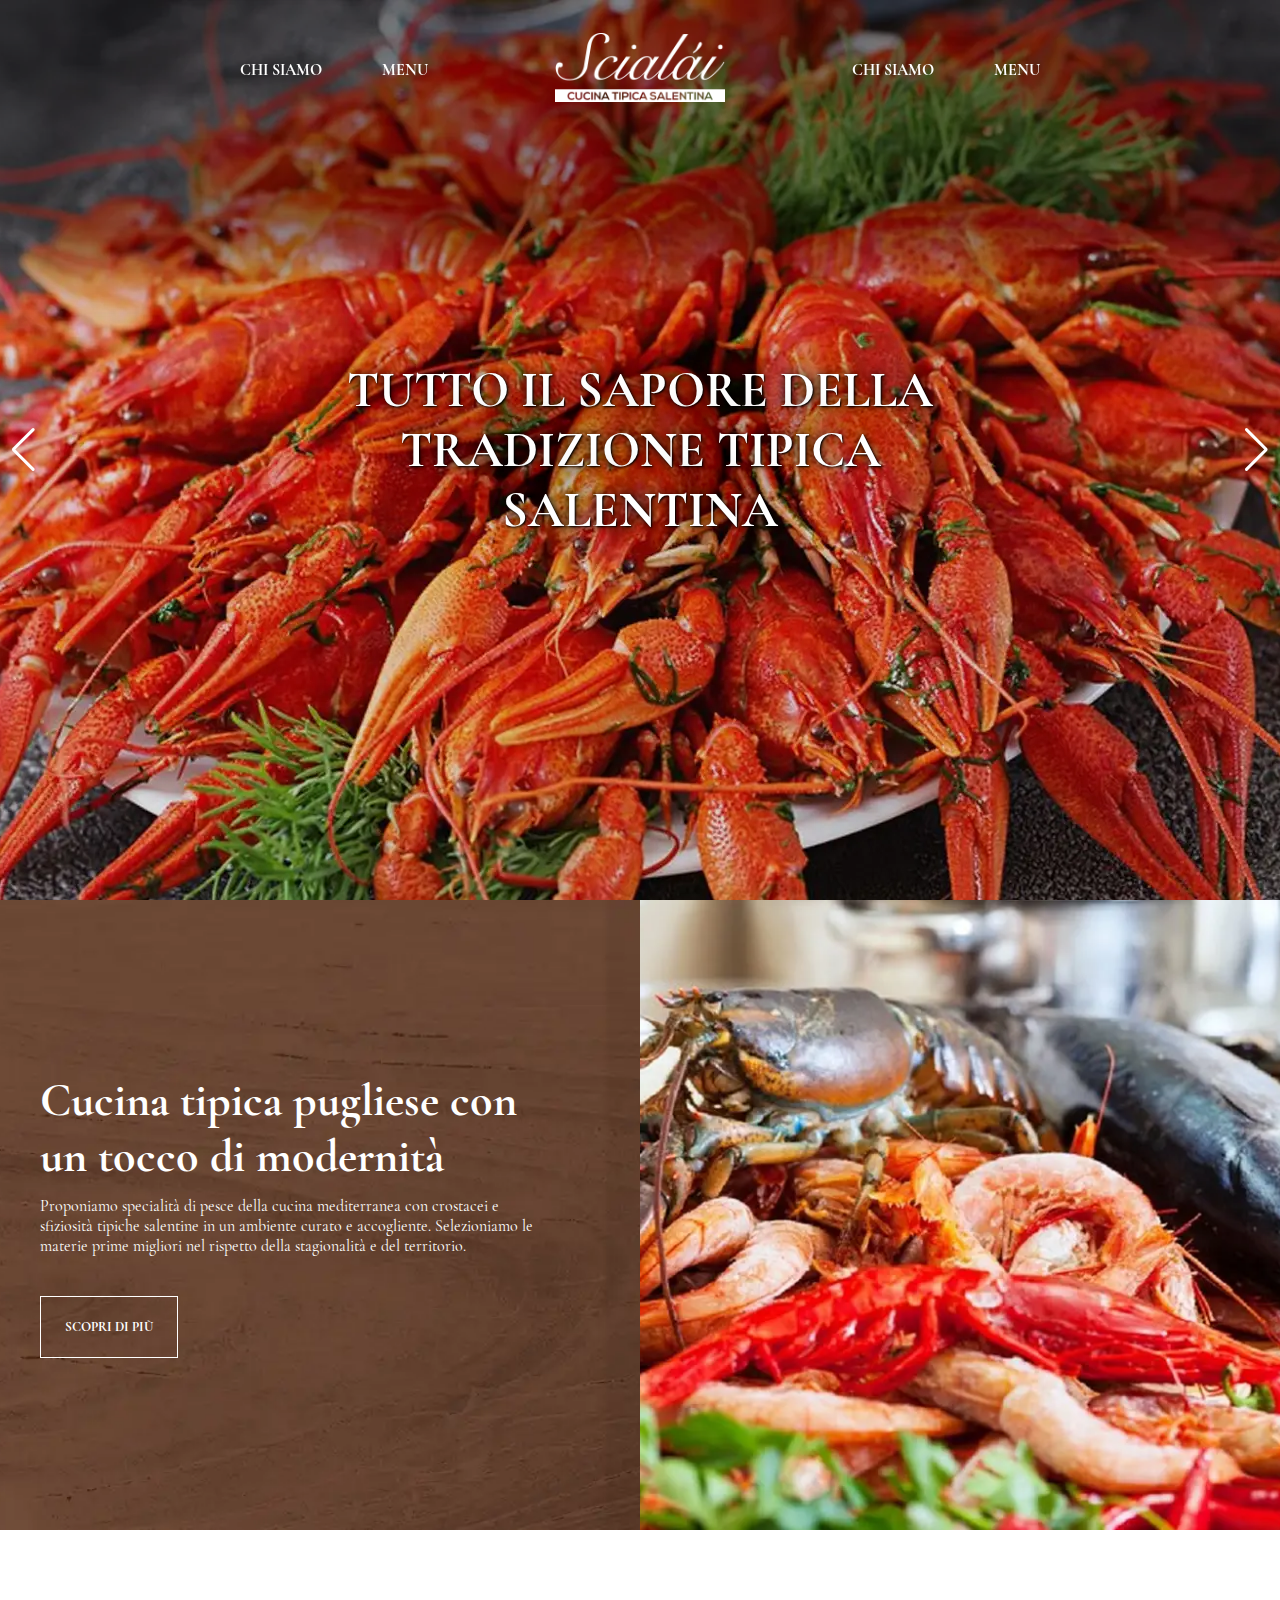
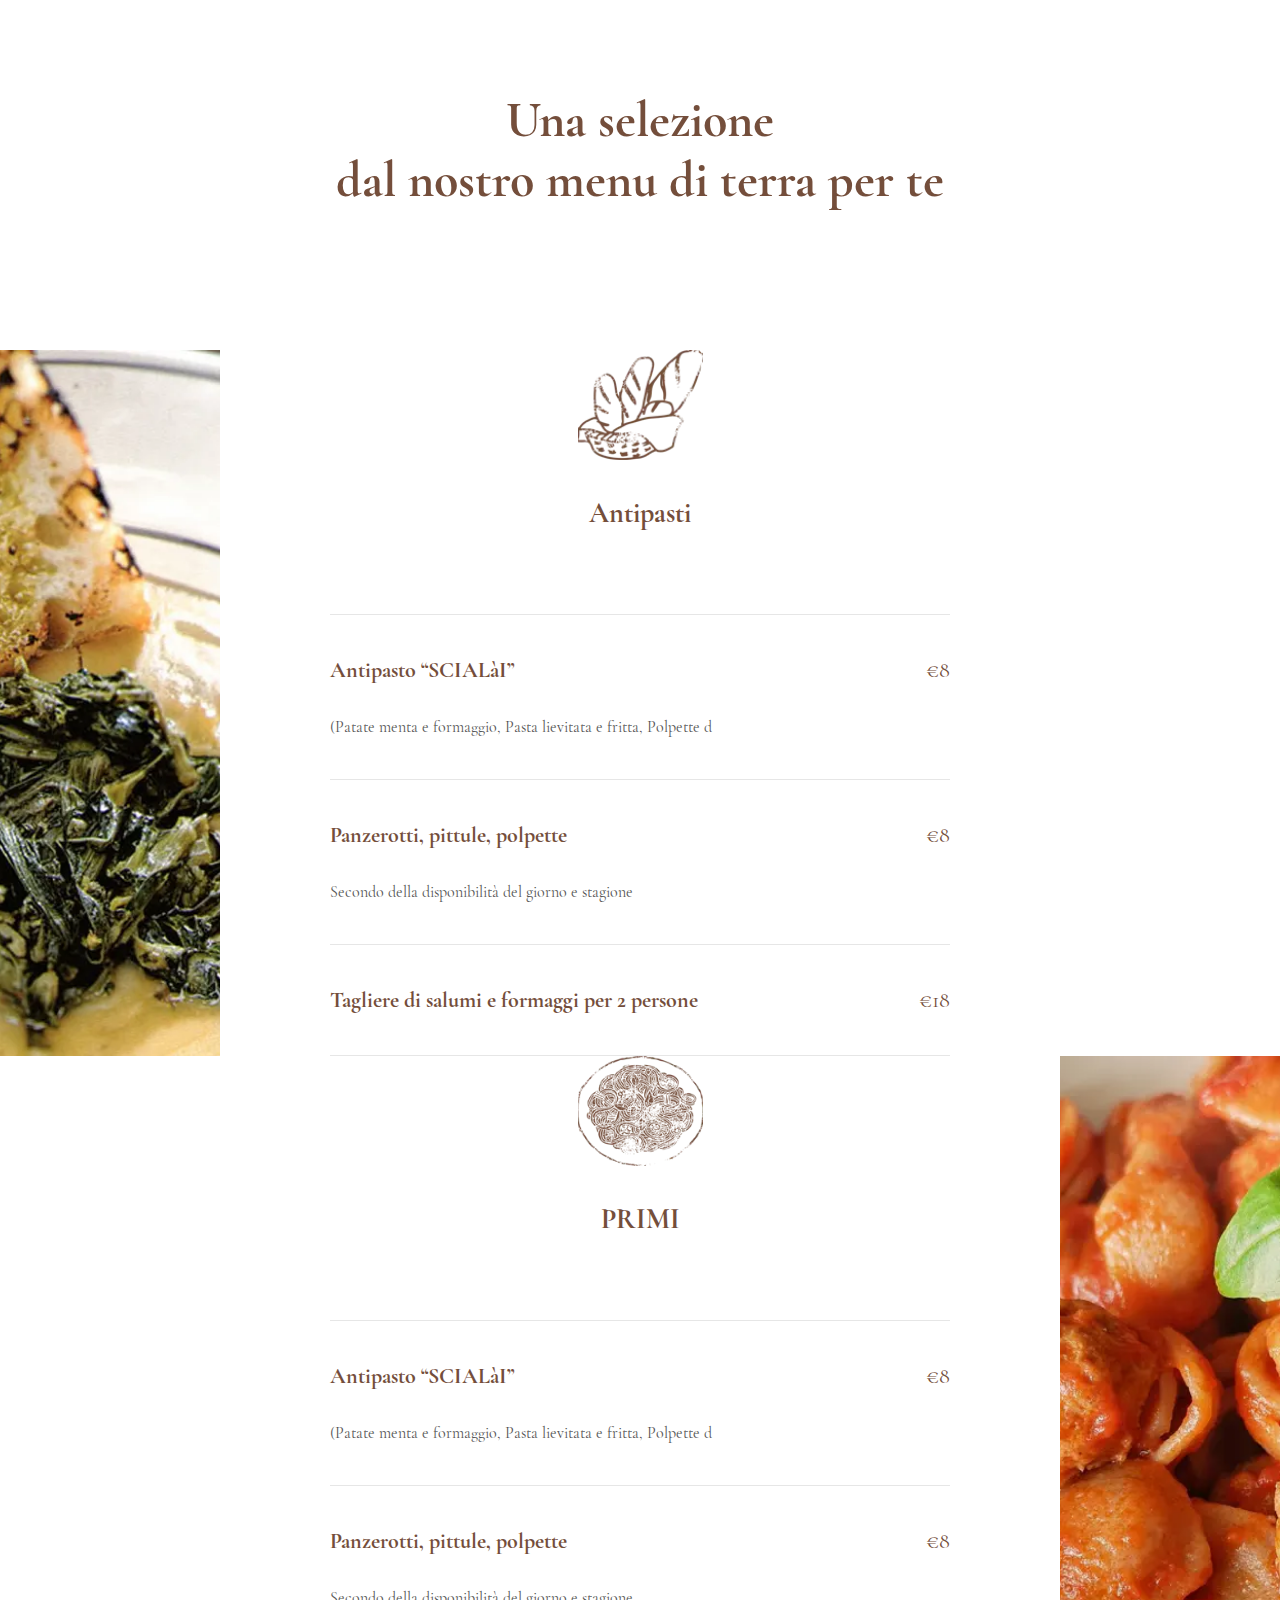
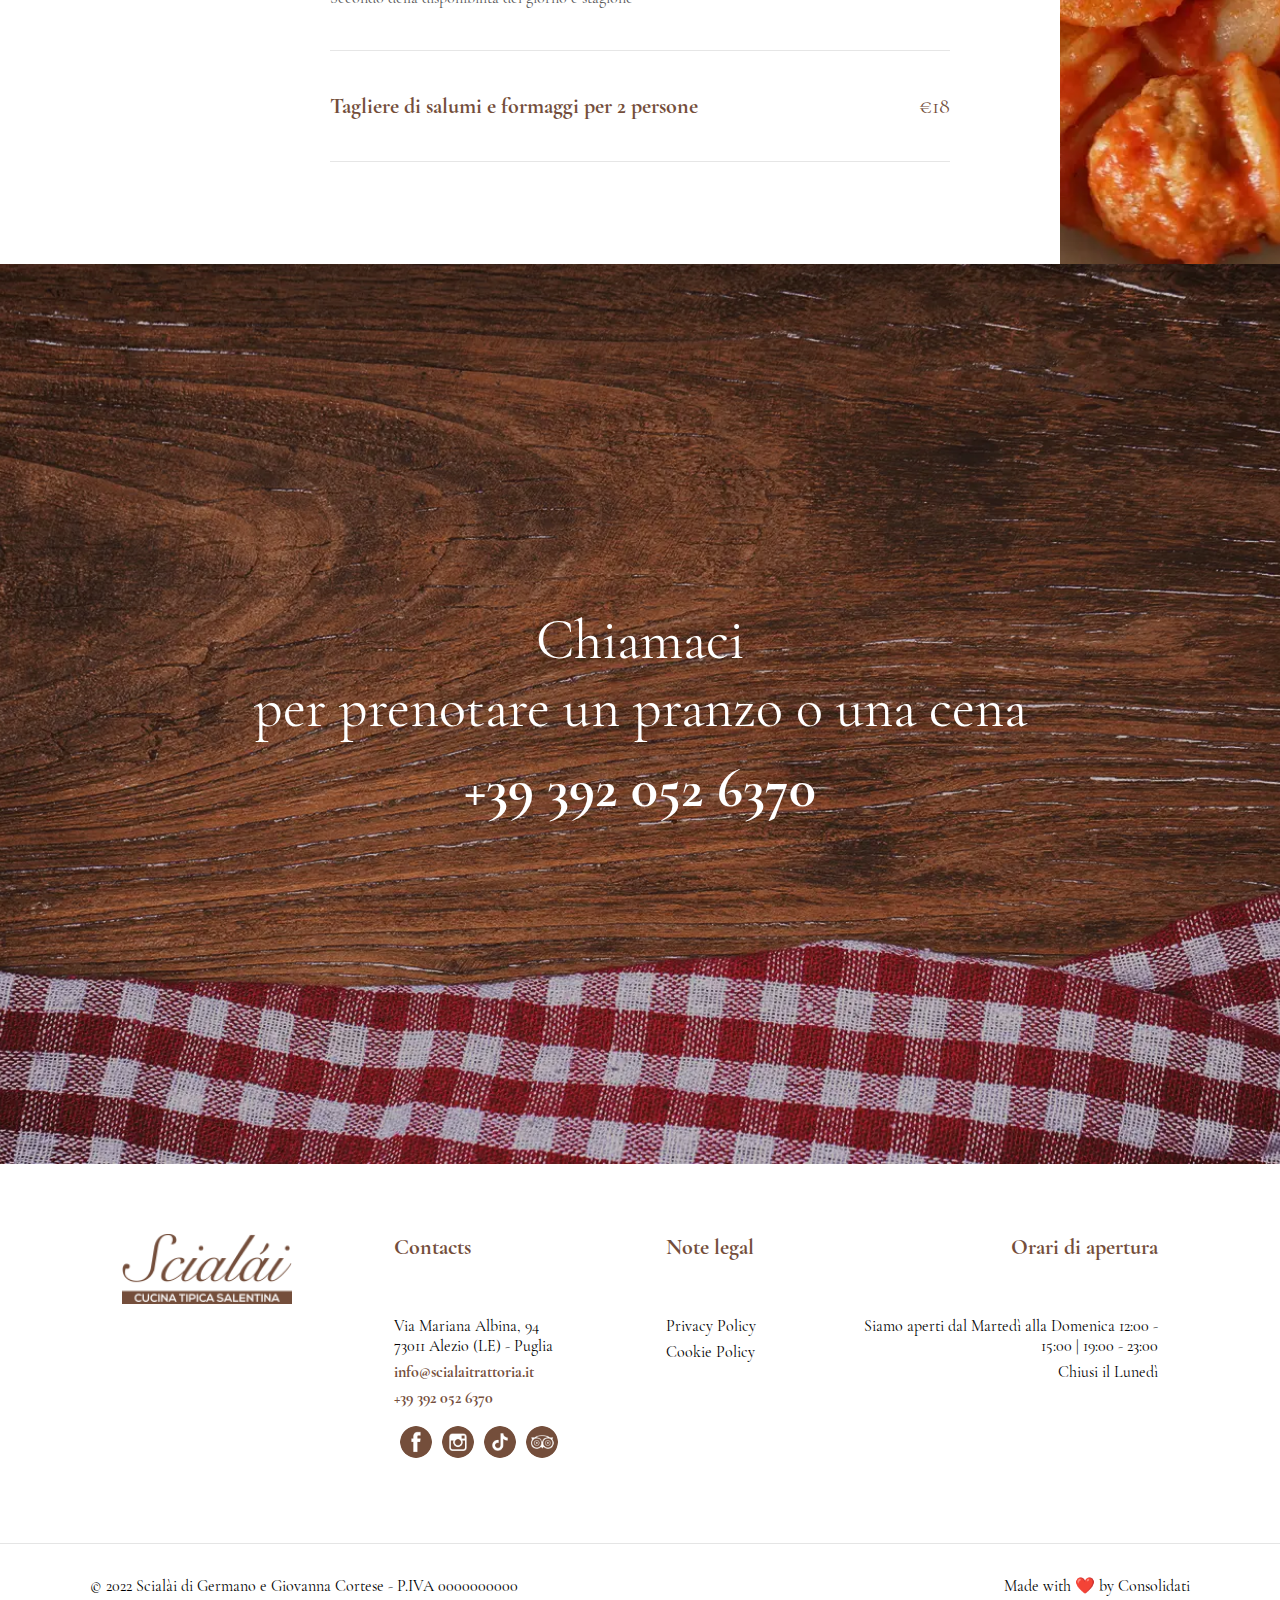
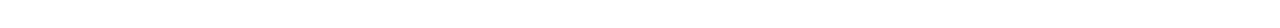
==== commit f2f10937: "finish" ====
--- a/index.html
+++ b/index.html
@@ -34,7 +34,7 @@
     </div>
   </header>
   <section class="main">
-    <div class="main__filter"></div>
+    <div class="header__filter"></div>
     <div class="mobile-menu">
       <img class="mobile-menu__close" src="images/icons/ic_close.svg" alt="close">
       <nav class="mobile__menu-nav mobile-nav">
@@ -72,26 +72,28 @@
       <div class="swiper-button-prev"></div>
     </div>
   </section>
-  <section class="kitchen">
-    <div class="kitchen__text">
-      <div class="kitchen__text-wrap">
-        <h3 class="kitchen__title">Cucina tipica pugliese con un tocco di modernità</h3>
-        <span class="kitchen__description">
+
+  <section class="info">
+    <div class="info__text">
+      <div class="info__text-wrap">
+        <h3 class="info__title">Cucina tipica pugliese con un tocco di modernità</h3>
+        <span class="info__description">
           Proponiamo specialità di pesce della cucina mediterranea con crostacei e sfiziosità tipiche salentine in un
           ambiente curato e accogliente.
 
           Selezioniamo le materie prime migliori nel rispetto della stagionalità e del territorio.
         </span>
-        <button class="kitchen__btn">scopri di più</button>
-      </div>
-    </div>
-    <img class="kitchen__img kitchen__img-position" src="images/kitche-bcg-1.webp" alt="img">
-    <img class="kitchen__img" src="images/kitche-bcg-2.webp" alt="img">
-  </section>
-  <h3 class="price-title">
-    Una selezione <br> dal nostro menu di terra per te
-  </h3>
+        <button class="btn-white">scopri di più</button>
+      </div>
+    </div>
+    <img class="info__img kitchen__img-position" src="images/kitche-bcg-1.webp" alt="img">
+    <img class="info__img" src="images/kitche-bcg-2.webp" alt="img">
+  </section>
+
   <section class="price">
+    <h3 class="section-title">
+      Una selezione <br> dal nostro menu di terra per te
+    </h3>
 
     <div class="price__text-block">
       <img class="price__img" src="images/price-bcg-1.webp" alt="img">
@@ -131,7 +133,7 @@
           <span class="price-menu__dish">Tagliere di salumi e formaggi per 2 persone<span>€18</span></span>
         </div>
         <div class="price-menu__btn-wrap">
-          <button class="btn-brown">guarda il menu completo</button>
+          <button class="btn-white">guarda il menu completo</button>
         </div>
       </div>
     </div>
@@ -155,6 +157,12 @@
         <span class="footer__street">Via Mariana Albina, 94 73011 Alezio (LE) - Puglia</span>
         <a class="footer__mail" href="mailto:info@scialaitrattoria.it">info@scialaitrattoria.it</a>
         <a class="footer__phone" href="tel:+39 392 052 6370">+39 392 052 6370</a>
+        <div class="social social-wrap footer__social">
+          <a href=""><img class="social__icon" src="images/social-icon/1.png" alt="icon"></a>
+          <a href=""><img class="social__icon" src="images/social-icon/2.png" alt="icon"></a>
+          <a href=""><img class="social__icon" src="images/social-icon/3.png" alt="icon"></a>
+          <a href=""><img class="social__icon" src="images/social-icon/4.png" alt="icon"></a>
+        </div>
       </div>
 
       <div class="footer__block">
@@ -175,12 +183,30 @@
         <span>Made with &#10084;&#65039 by Consolidati</span>
       </div>
     </div>
-
-
   </footer>
 
   <script src="js/jquery-3.6.0.min.js"></script>
   <script src="swiper/swiper-bundle.min.js"></script>
+  <script>
+    var swiper = new Swiper(".mySwiper", {
+      slidesPerView: 1,
+      spaceBetween: 0,
+      loop: true,
+      pagination: {
+        el: ".swiper-pagination",
+        clickable: true,
+      },
+      navigation: {
+        nextEl: ".swiper-button-next",
+        prevEl: ".swiper-button-prev",
+      },
+      autoplay: {
+        delay: 7000,
+        disableOnInteraction: false,
+      },
+    });
+
+  </script>
   <script src="js/script.js"></script>
 
 </body>
--- a/style/style.min.css
+++ b/style/style.min.css
@@ -1,2 +1,2 @@
-*{font-family:"Montserrat";padding:0;margin:0;box-sizing:border-box;text-decoration:none;list-style:none;outline:none;border:none}.container{max-width:800px;margin:0 auto}.swiper-slide img{display:block;width:100%;height:100%;object-fit:cover}.swiper{height:100%}.btn-brown{position:relative;padding:22px 24px;color:white;text-transform:uppercase;background-color:transparent;font-weight:900;border:1px solid #744e3b;cursor:pointer}.btn-brown:after{position:absolute;top:-1px;left:0;content:"";width:100%;height:102%;background-color:#744e3b;transition:0.3s;z-index:-1}.btn-brown:active:hover:after{left:0;width:100%;z-index:-2}.btn-brown:hover::after{left:50%;width:0;opacity:1}.btn-brown:hover{color:#744e3b}.btn-brown:active{color:white}@font-face{font-family:"Montserrat";src:url("../fonts/Montserrat-Bold.ttf");font-weight:700}@font-face{font-family:"Montserrat";src:url("../fonts/Montserrat-Regular.ttf");font-weight:400}.header{position:absolute;top:0;left:0;width:100%;z-index:3;transition:0.3s}@media (max-width: 850px){.header{padding:0 32px}}@media (max-width: 650px){.header{padding:0 16px}}.header__container{display:flex;justify-content:space-between;align-items:center;padding-top:30px}@media (max-width: 680px){.header__container{padding-top:16px;align-items:flex-end}}.header__mobile-btn{display:none;width:36px;height:36px;cursor:pointer}@media (max-width: 680px){.header__mobile-btn{display:block}}.header__mobile-btn.disactive{opacity:0}.header.small{position:fixed;top:0;background:rgba(0,0,0,0.7)}.header.small .header__container{padding-top:6px}.header.small .nav__link{padding:20px 0 20px}.header.small .nav__logo{height:40px;width:140px}@media (max-width: 680px){.nav{display:none}}.nav__link-wrap{display:flex;list-style:none;gap:60px}.nav__logo{height:70px;width:170px;object-fit:contain;transition:0.3s}.nav__link{position:relative;display:block;padding:30px 0 30px;color:white;font-weight:900;transition:0.3s}.nav__link::after{position:absolute;left:0;bottom:10px;content:"";width:0;left:50%;height:4px;background-color:white;transition:0.3s}.nav__link:hover::after{left:0;width:100%}.mobile-menu{position:fixed;top:0;left:0;display:none;justify-content:flex-end;height:100vh;width:100%;background-color:rgba(0,0,0,0.91);z-index:4}.mobile-menu__close{position:absolute;top:35px;right:16px;width:36px;height:36px}.mobile-menu.active{display:flex}.mobile-nav{display:flex;align-items:center;justify-content:flex-end;padding-right:70px;height:100%;width:50%}.mobile-nav____link-wrap{display:flex;flex-direction:row}.mobile-nav__link-animation{transform:translateX(200%);animation:showLink 0.2s forwards}.mobile-nav__link-animation:nth-child(2){animation:showLink 0.2s forwards 0.5s}.mobile-nav__link-animation:nth-child(3){animation:showLink 0.2s forwards 0.3s}.mobile-nav__link-animation:nth-child(4){animation:showLink 0.2s forwards 0.1s}@keyframes showLink{0%{}100%{transform:translateX(0)}}.main{position:relative;height:100vh}.main__filter{position:absolute;width:100%;z-index:2;box-shadow:17px 21px 50px 244px rgba(0,0,0,0.39)}@media (max-width: 1100px){.main__filter{box-shadow:17px 21px 50px 100px rgba(0,0,0,0.39)}}.mySwiper__text{position:absolute;top:50%;left:50%;transform:translate(-50%, -50%);color:white;text-align:center;text-shadow:1px 1px 2px black, 0 0 1em black, 0 0 0.2em black;text-transform:uppercase;font-size:50px}@media (max-width: 600px){.mySwiper__text{width:100%;font-size:32px}}.mySwiper .swiper-button-next:after,.mySwiper .swiper-button-prev:after{color:white}@media (max-width: 650px){.mySwiper .swiper-button-next:after,.mySwiper .swiper-button-prev:after{display:none}}.kitchen{position:relative;height:70vh;display:flex;align-items:center;z-index:1}@media (max-width: 1100px){.kitchen{height:max-content;padding:30px 16px}}.kitchen__text{position:inherit;width:1400px;margin:0 auto;color:white;z-index:2}.kitchen__text.active{transform:translateY(-50px)}@media (max-width: 1500px){.kitchen__text{padding-left:40px}}@media (max-width: 1100px){.kitchen__text{padding-left:0}}.kitchen__title{font-size:46px;margin-bottom:60px;color:white}@media (max-width: 1366px){.kitchen__title{margin-bottom:12px}}@media (max-width: 600px){.kitchen__title{margin-bottom:30px;font-size:32px}}.kitchen__description{display:block;margin-bottom:40px}.kitchen__text-wrap{max-width:500px;z-index:2}.kitchen__img{position:absolute;left:0;top:0;height:100%;width:50%;object-fit:cover;transition:0.3s}.kitchen__img:last-child{right:0;left:auto}@media (max-width: 1100px){.kitchen__img:last-child{display:none}}@media (max-width: 1100px){.kitchen__img:nth-child(2){top:0;width:100%}}.kitchen__img.active{top:-50px}.kitchen__btn{position:relative;padding:16px 46px;border:2px solid white;background-color:transparent;font-weight:700;font-size:14px;text-transform:uppercase;color:white;cursor:pointer;transition:0.3s}.kitchen__btn:hover{color:#694634}.kitchen__btn:active{color:white}.kitchen__btn::after{position:absolute;left:50%;top:0;content:"";width:0;background-color:white;height:100%;transition:0.3s}.kitchen__btn:hover::after{left:0;width:100%;z-index:-1}.kitchen__btn:hover:active::after{left:50%;width:0;z-index:-1}.price-title{max-width:820px;padding:160px 0 140px;font-size:50px;margin:0 auto;color:#744e3b;text-align:center}@media (max-width: 900px){.price-title{font-size:32px;padding:60px 16px 40px}}.price{padding-bottom:140px}@media (max-width: 900px){.price{padding-bottom:40px}}.price__text-block{position:relative;display:flex;gap:120px;height:max-content}@media (max-width: 1010px){.price__text-block{flex-direction:column;padding:32px}}@media (max-width: 650px){.price__text-block{padding:16px}}.price__img{position:absolute;top:0;left:0;width:420px;height:100%;object-fit:cover}.price__img-right{left:auto;right:0}@media (max-width: 1570px){.price__img{width:220px}}@media (max-width: 1150px){.price__img{display:none}}.price-menu{display:flex;flex-direction:column;align-items:center;flex-basis:620px;margin:0 auto}.price-menu__btn-wrap{padding-top:40px}.price-menu__img{width:125px;height:110px;object-fit:cover;margin-bottom:36px}.price-menu__dish{display:flex;justify-content:space-between;flex-basis:100%;font-size:22px;font-weight:900;color:#744e3b}@media (max-width: 380px){.price-menu__dish{font-size:18px}}.price-menu__dish span{font-weight:400}.price-menu__wrap{display:flex;width:100%;flex-direction:column;align-self:flex-start;gap:34px;border-bottom:1px solid #e6e6e6;padding:42px 0}.price-menu__wrap:nth-child(3){border-top:1px solid #e6e6e6}.price-menu__type{font-size:28px;font-weight:900;color:#744e3b;margin-bottom:84px}.price-menu__description{color:#555555}.call-us{position:relative;flex-direction:column;display:flex;align-items:center;justify-content:center;height:100vh;font-size:56px;color:white}@media (max-width: 1010px){.call-us{font-size:36px;padding:0 32px}}@media (max-width: 750px){.call-us{padding:0 16px;font-size:32px}}.call-us__img{position:absolute;width:100%;height:100%;object-fit:cover}.call-us__text{position:relative;text-align:center;z-index:2;margin-bottom:12px}.call-us__phone{position:relative;font-weight:900;z-index:2;cursor:pointer;color:white}@media (max-width: 500px){.call-us__phone{font-size:24px}}.call-us__phone:after{position:absolute;left:50%;bottom:0;content:"";width:0;height:2px;background-color:white;transition:0.3s}.call-us__phone:hover:after{width:100%;left:0}.footer{padding-top:70px}.footer__wrap{display:flex;justify-content:space-between;max-width:1100px;padding-bottom:80px;margin:0 auto}@media (max-width: 1280px){.footer__wrap{padding:0 32px 80px}}@media (max-width: 1060px){.footer__wrap{flex-wrap:wrap}}@media (max-width: 650px){.footer__wrap{padding:0 16px 80px}}@media (max-width: 750px){.footer__wrap{flex-direction:column}}.footer__under{padding:32px 0;border-top:1px solid #e5e5e5}@media (max-width: 1280px){.footer__under{padding:32px 16px}}.footer__under-wrap{display:flex;justify-content:space-between;max-width:1100px;margin:0 auto}@media (max-width: 750px){.footer__under-wrap{flex-direction:column;gap:16px}}@media (max-width: 1060px){.footer__logo-wrap{display:flex;justify-content:center;width:100%;margin-bottom:24px}}.footer__block{display:flex;flex-direction:column;gap:6px;max-width:170px;color:black}@media (max-width: 1060px){.footer__block{width:33.3%}}@media (max-width: 750px){.footer__block{width:100%;margin-bottom:16px}}.footer__block:last-child{max-width:300px;text-align:right}@media (max-width: 750px){.footer__block:last-child{text-align:left}}.footer__link{color:black}.footer__title{font-size:22px;color:#744e3b;font-weight:900;margin-bottom:50px}.footer__phone,.footer__mail{color:#744e3b;font-weight:600}
+*{font-family:"Cormoran";padding:0;margin:0;box-sizing:border-box;text-decoration:none;list-style:none;outline:none;border:none}.main{position:relative;height:100vh}.main__bcg{position:absolute;width:100%;height:100%;object-fit:cover}.main__title{position:inherit;font-size:60px;text-transform:uppercase;color:white;z-index:6}.main__no-slider{display:flex;align-items:center;justify-content:center}.info{position:relative;height:70vh;display:flex;align-items:center;z-index:1}@media (max-width: 1100px){.info{height:max-content;padding:30px 16px}}.info__text{position:inherit;width:1400px;margin:0 auto;color:white;z-index:2}.info__text.active{transform:translateY(-50px)}@media (max-width: 1500px){.info__text{padding-left:40px}}@media (max-width: 1100px){.info__text{padding-left:0}}.info__title{font-size:46px;margin-bottom:60px;color:white}@media (max-width: 1366px){.info__title{margin-bottom:12px}}@media (max-width: 600px){.info__title{margin-bottom:30px;font-size:32px}}.info__description{display:block;margin-bottom:40px}.info__text-wrap{max-width:500px;z-index:2}.info__img{position:absolute;left:0;top:0;height:100%;width:50%;object-fit:cover;transition:0.3s}.info__img:last-child{right:0;left:auto}@media (max-width: 1100px){.info__img:last-child{display:none}}@media (max-width: 1100px){.info__img:nth-child(2){top:0;width:100%}}.info__img.active{top:-50px}.info__btn{color:white;border-color:white}.info__btn:after{background-color:#744e3b}.info__btn:hover{color:#744e3b}.info__btn:hover::after{background-color:white}.container{max-width:800px;margin:0 auto}.swiper-slide img{display:block;width:100%;height:100%;object-fit:cover}.swiper{height:100%}.btn,.btn-white,.btn-brown{position:relative;padding:22px 24px;text-transform:uppercase;background-color:transparent;font-weight:900;border:1px solid #744e3b;color:#744e3b;cursor:pointer;transition:0.5s;z-index:1}.btn:after,.btn-white:after,.btn-brown:after{position:absolute;content:"";left:0;top:0;width:0;height:100%;background-color:white;z-index:-1;transition:0.5s}.btn:hover,.btn-white:hover,.btn-brown:hover{color:white}.btn:hover::after,.btn-white:hover::after,.btn-brown:hover::after{background-color:#744e3b;width:100%}.btn:active,.btn-white:active,.btn-brown:active{color:#744e3b}.btn:active::after,.btn-white:active::after,.btn-brown:active::after{left:auto;right:0;width:0}.btn-white{color:white;border-color:white}.btn-white:after{background-color:#744e3b}.btn-white:hover{color:#744e3b}.btn-white:hover::after{background-color:white}.btn-white:active{color:white}.btn-brown{color:#744e3b;border-color:#744e3b}.btn-brown:after{background-color:#744e3b}.btn-brown:hover::after{background-color:#744e3b}.social__icon{width:42px;height:42px;border-radius:100%;cursor:pointer}.social-wrap{display:flex;width:max-content;margin:0 auto;gap:10px}@font-face{font-family:"Cormoran";src:url("../fonts/CormorantGaramond-Bold.ttf");font-weight:700}@font-face{font-family:"Cormoran";src:url("../fonts/CormorantGaramond-Regular.ttf");font-weight:400}.header{position:absolute;top:0;left:0;width:100%;z-index:3;transition:0.3s}.header__filter{position:absolute;width:100%;z-index:2;box-shadow:17px 21px 50px 244px rgba(0,0,0,0.39)}@media (max-width: 1100px){.header__filter{box-shadow:17px 21px 50px 100px rgba(0,0,0,0.39)}}@media (max-width: 850px){.header{padding:0 32px}}@media (max-width: 650px){.header{padding:0 16px}}.header__container{display:flex;justify-content:space-between;align-items:center;padding-top:30px}@media (max-width: 680px){.header__container{padding-top:16px;align-items:flex-end}}.header__mobile-btn{display:none;width:36px;height:36px;cursor:pointer}@media (max-width: 680px){.header__mobile-btn{display:block}}.header__mobile-btn.disactive{opacity:0}.header.small{position:fixed;top:0;background:rgba(0,0,0,0.7)}.header.small .header__container{padding-top:6px}.header.small .nav__link{padding:20px 0 20px}.header.small .nav__logo{height:40px;width:140px}@media (max-width: 680px){.nav{display:none}}.nav__link-wrap{display:flex;list-style:none;gap:60px}.nav__logo{height:70px;width:170px;object-fit:contain;transition:0.3s}.nav__link{position:relative;display:block;padding:30px 0 30px;color:white;font-weight:900;transition:0.3s}.nav__link::after{position:absolute;left:0;bottom:10px;content:"";width:0;left:50%;height:4px;background-color:white;transition:0.3s}.nav__link:hover::after{left:0;width:100%}.mobile-menu{position:fixed;top:0;left:0;display:none;justify-content:flex-end;height:100vh;width:100%;background-color:rgba(0,0,0,0.91);z-index:8}.mobile-menu__close{position:absolute;top:35px;right:16px;width:36px;height:36px}.mobile-menu.active{display:flex}.mobile-nav{display:flex;align-items:center;justify-content:flex-end;padding-right:70px;height:100%;width:50%}.mobile-nav____link-wrap{display:flex;flex-direction:row}.mobile-nav__link-animation{transform:translateX(200%);animation:showLink 0.2s forwards}.mobile-nav__link-animation:nth-child(2){animation:showLink 0.2s forwards 0.5s}.mobile-nav__link-animation:nth-child(3){animation:showLink 0.2s forwards 0.3s}.mobile-nav__link-animation:nth-child(4){animation:showLink 0.2s forwards 0.1s}@keyframes showLink{0%{}100%{transform:translateX(0)}}.mySwiper__text{position:absolute;top:50%;left:50%;transform:translate(-50%, -50%);color:white;text-align:center;text-shadow:1px 1px 2px black, 0 0 1em black, 0 0 0.2em black;text-transform:uppercase;font-size:50px}@media (max-width: 600px){.mySwiper__text{width:100%;font-size:32px}}.mySwiper .swiper-button-next:after,.mySwiper .swiper-button-prev:after{color:white}@media (max-width: 650px){.mySwiper .swiper-button-next:after,.mySwiper .swiper-button-prev:after{display:none}}.section-title{max-width:820px;padding:160px 0 140px;font-size:50px;margin:0 auto;color:#744e3b;text-align:center}@media (max-width: 900px){.section-title{font-size:32px;padding:60px 16px 40px}}.price__text-block{position:relative;display:flex;gap:120px;height:max-content}@media (max-width: 1010px){.price__text-block{flex-direction:column;padding:32px}}@media (max-width: 650px){.price__text-block{padding:16px}}.price__img{position:absolute;top:0;left:0;width:420px;height:100%;object-fit:cover}.price__img-right{left:auto;right:0}@media (max-width: 1570px){.price__img{width:220px}}@media (max-width: 1150px){.price__img{display:none}}.price-menu{display:flex;flex-direction:column;align-items:center;flex-basis:620px;margin:0 auto}.price-menu__btn-wrap{padding-top:40px}.price-menu__img{width:125px;height:110px;object-fit:cover;margin-bottom:36px}.price-menu__dish{display:flex;justify-content:space-between;flex-basis:100%;font-size:22px;font-weight:900;color:#744e3b}@media (max-width: 380px){.price-menu__dish{font-size:18px}}.price-menu__dish span{font-weight:400}.price-menu__wrap{display:flex;width:100%;flex-direction:column;align-self:flex-start;gap:34px;border-bottom:1px solid #e6e6e6;padding:42px 0}.price-menu__wrap:nth-child(3){border-top:1px solid #e6e6e6}@media (max-width: 750px){.price-menu__wrap{padding:16px 0}}.price-menu__type{font-size:28px;font-weight:900;color:#744e3b;margin-bottom:84px}.price-menu__description{color:#555555}.call-us{position:relative;flex-direction:column;display:flex;align-items:center;justify-content:center;height:100vh;font-size:56px;color:white}@media (max-width: 1010px){.call-us{font-size:36px;padding:0 32px}}@media (max-width: 750px){.call-us{padding:0 16px;font-size:32px}}.call-us__img{position:absolute;width:100%;height:100%;object-fit:cover}.call-us__text{position:relative;text-align:center;z-index:2;margin-bottom:12px}.call-us__phone{position:relative;font-weight:900;z-index:2;cursor:pointer;color:white}@media (max-width: 500px){.call-us__phone{font-size:24px}}.call-us__phone:after{position:absolute;left:50%;bottom:0;content:"";width:0;height:2px;background-color:white;transition:0.3s}.call-us__phone:hover:after{width:100%;left:0}.footer{padding-top:70px}.footer__wrap{display:flex;justify-content:space-between;max-width:1100px;padding-bottom:80px;margin:0 auto}@media (max-width: 1280px){.footer__wrap{padding:0 32px 80px}}@media (max-width: 1060px){.footer__wrap{flex-wrap:wrap}}@media (max-width: 650px){.footer__wrap{padding:0 16px 80px}}@media (max-width: 750px){.footer__wrap{flex-direction:column}}.footer__social{padding-top:12px}.footer__social .social__icon{width:32px;height:32px}.footer__under{padding:32px 0;border-top:1px solid #e5e5e5}@media (max-width: 1280px){.footer__under{padding:32px 16px}}.footer__under-wrap{display:flex;justify-content:space-between;max-width:1100px;margin:0 auto}@media (max-width: 750px){.footer__under-wrap{flex-direction:column;gap:16px}}@media (max-width: 1060px){.footer__logo-wrap{display:flex;justify-content:center;width:100%;margin-bottom:24px}}.footer__block{display:flex;flex-direction:column;gap:6px;max-width:170px;color:black}@media (max-width: 1060px){.footer__block{width:33.3%}}@media (max-width: 750px){.footer__block{width:100%;margin-bottom:16px}}.footer__block:last-child{max-width:300px;text-align:right}@media (max-width: 750px){.footer__block:last-child{text-align:left}}.footer__link{color:black}.footer__title{font-size:22px;color:#744e3b;font-weight:900;margin-bottom:50px}@media (max-width: 750px){.footer__title{margin-bottom:8px}}.footer__phone,.footer__mail{color:#744e3b;font-weight:600}.menu{background-color:#f6f6f6}.menu__container{padding:100px 100px}.menu__text{display:block;text-align:center}.menu__text:first-child{margin-bottom:70px}.menu__text:nth-child(2){margin-bottom:50px}.menu__btn-position{display:block;margin:0 auto}.service{background-color:#f6f6f6;padding-bottom:100px}.service__icon-container{display:flex;gap:120px;flex-wrap:wrap;justify-content:center;max-width:800px;margin:0 auto}@media (max-width: 700px){.service__icon-container{gap:40px}}.service__icon{height:60px;width:90px;object-fit:contain;margin-bottom:30px}.service__icon-wrap{display:flex;flex-direction:column;align-items:center;width:100px;height:max-content}.service__icon-title{color:#744e3b;font-weight:900}.gallery{background-color:#f6f6f6;padding:100px 0}.gallery__wrap{display:flex;flex-wrap:wrap;justify-content:space-between;max-width:1100px;margin:0 auto}@media (max-width: 1120px){.gallery__wrap{max-width:800px}}@media (max-width: 860px){.gallery__wrap{padding:100px 16px}}.gallery__img{width:calc(25% - 30px);height:175px;object-fit:cover;margin-bottom:30px}@media (max-width: 860px){.gallery__img{width:calc(33.3% - 30px)}}@media (max-width: 700px){.gallery__img{width:calc(50% - 15px)}}@media (max-width: 430px){.gallery__img{width:100%}}.contacts{background-color:#f6f6f6}.contacts__title{padding-bottom:60px}.contacts__form-wrap{max-width:1100px;margin:0 auto;padding:140px 60px}.contacts__content{display:flex;gap:160px}.contacts__time{display:flex;align-items:flex-start;gap:4px;font-size:36px;font-weight:700;color:#8f6752}.contacts__time span{font-size:24px}.contacts__input-wrap{display:flex;gap:40px}.contacts__form{display:flex;flex-direction:column}.contacts__form input,.contacts__form textarea{padding:15px 14px;border-bottom:1px solid #dadada;width:100%;resize:none;background-color:transparent}.contacts__form input::placeholder,.contacts__form textarea::placeholder{color:#888888;font-weight:700}.contacts__form textarea{flex-grow:1}.contacts__work-time{width:max-content;flex-shrink:0}.contacts__time-title{display:block;color:#8f6752}.contacts__checkbox-wrap{display:flex;gap:6px;padding:15px 14px;cursor:pointer}.contacts__checkbox-wrap input{width:max-content;transform:translateY(4px)}.contacts__line{height:1px;width:100px;margin:30px 0;background-color:#dcd4d1}.contacts__day{display:block;font-size:22px;font-weight:700;color:#8f6752;margin-bottom:40px}
 /*# sourceMappingURL=style.min.css.map */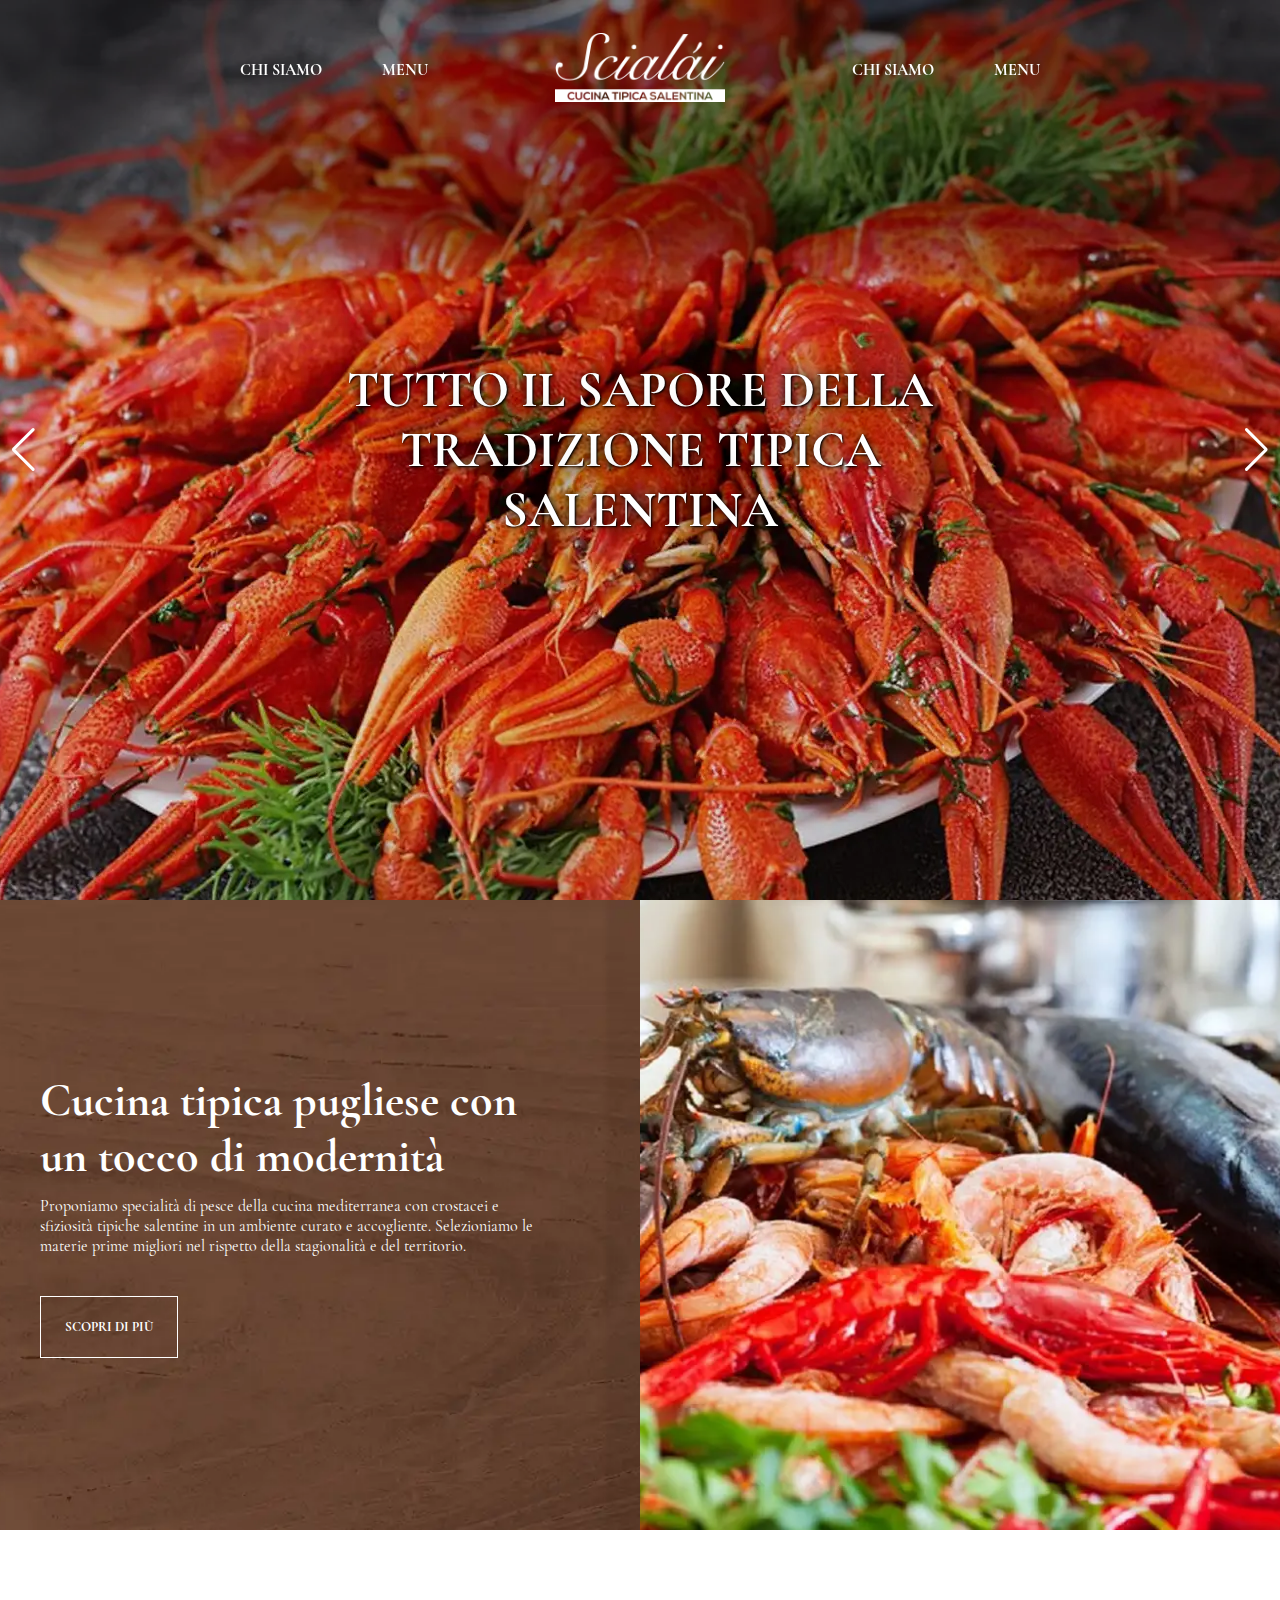
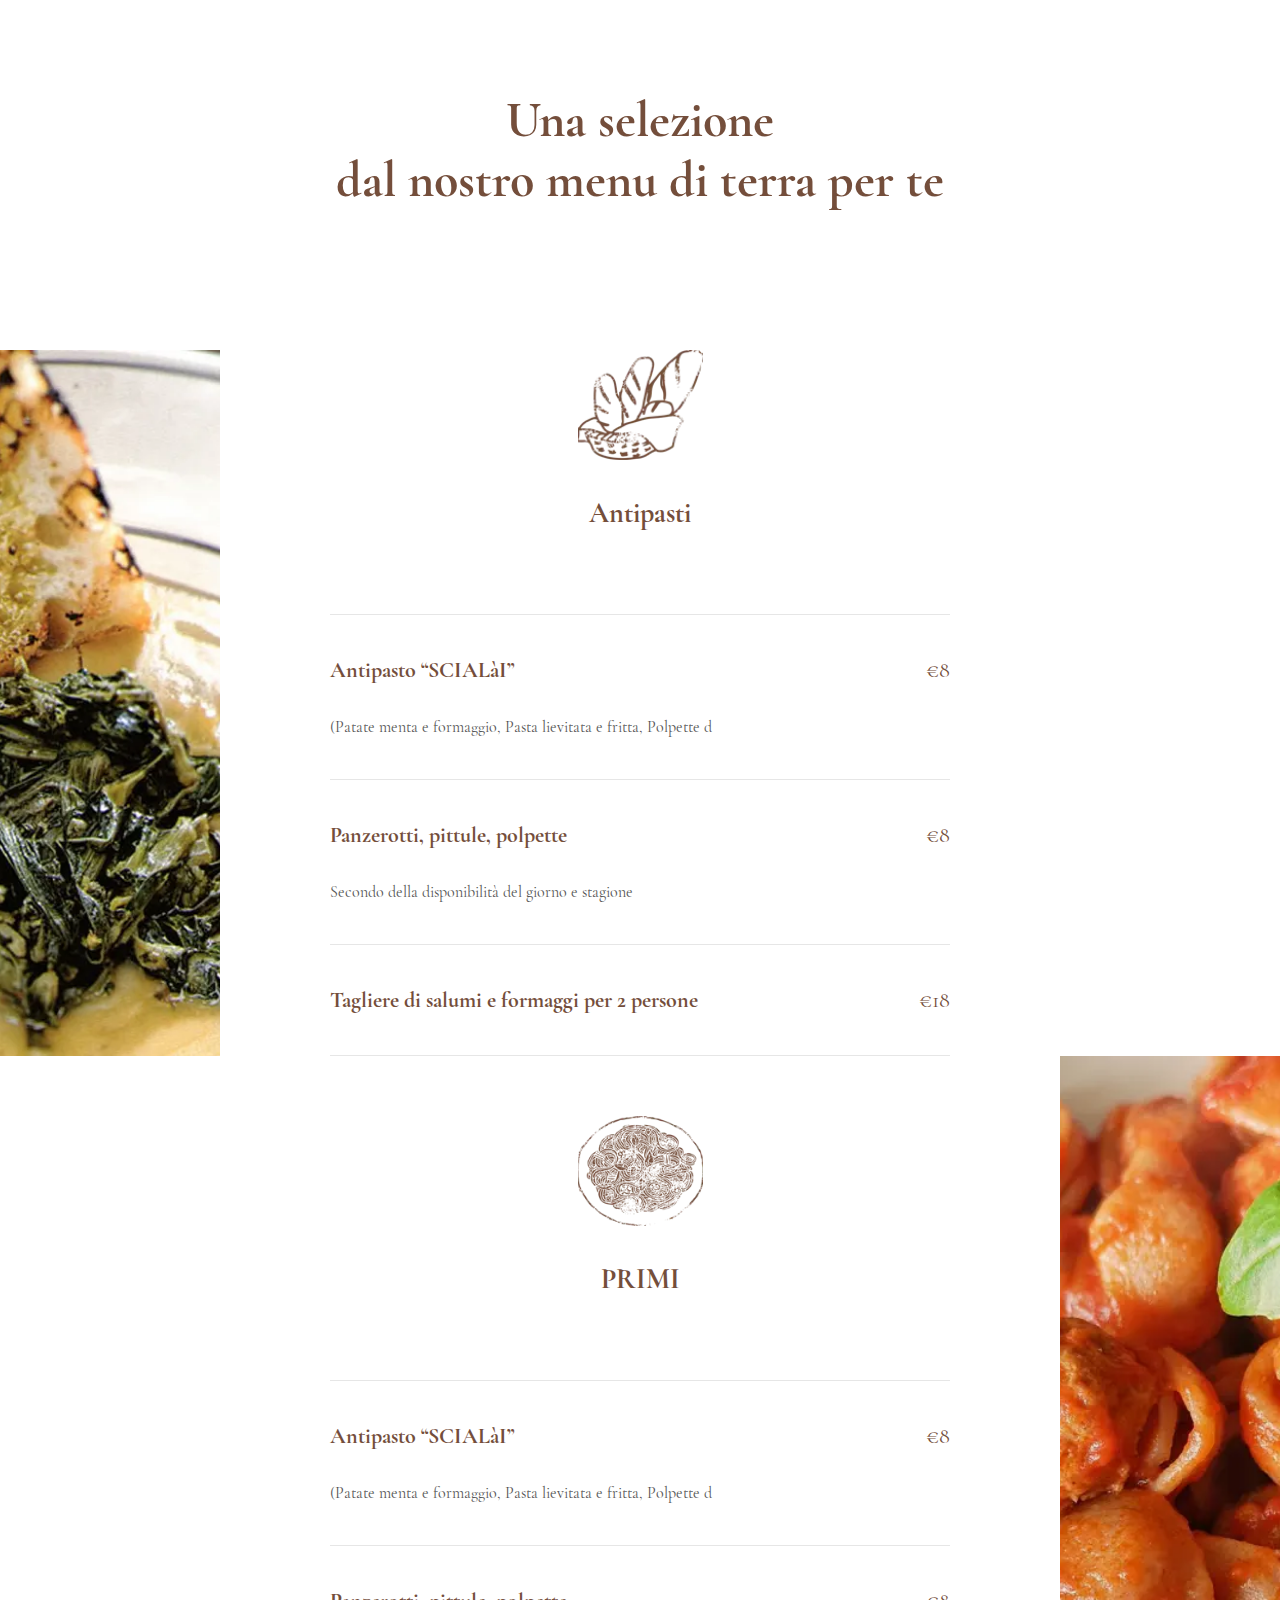
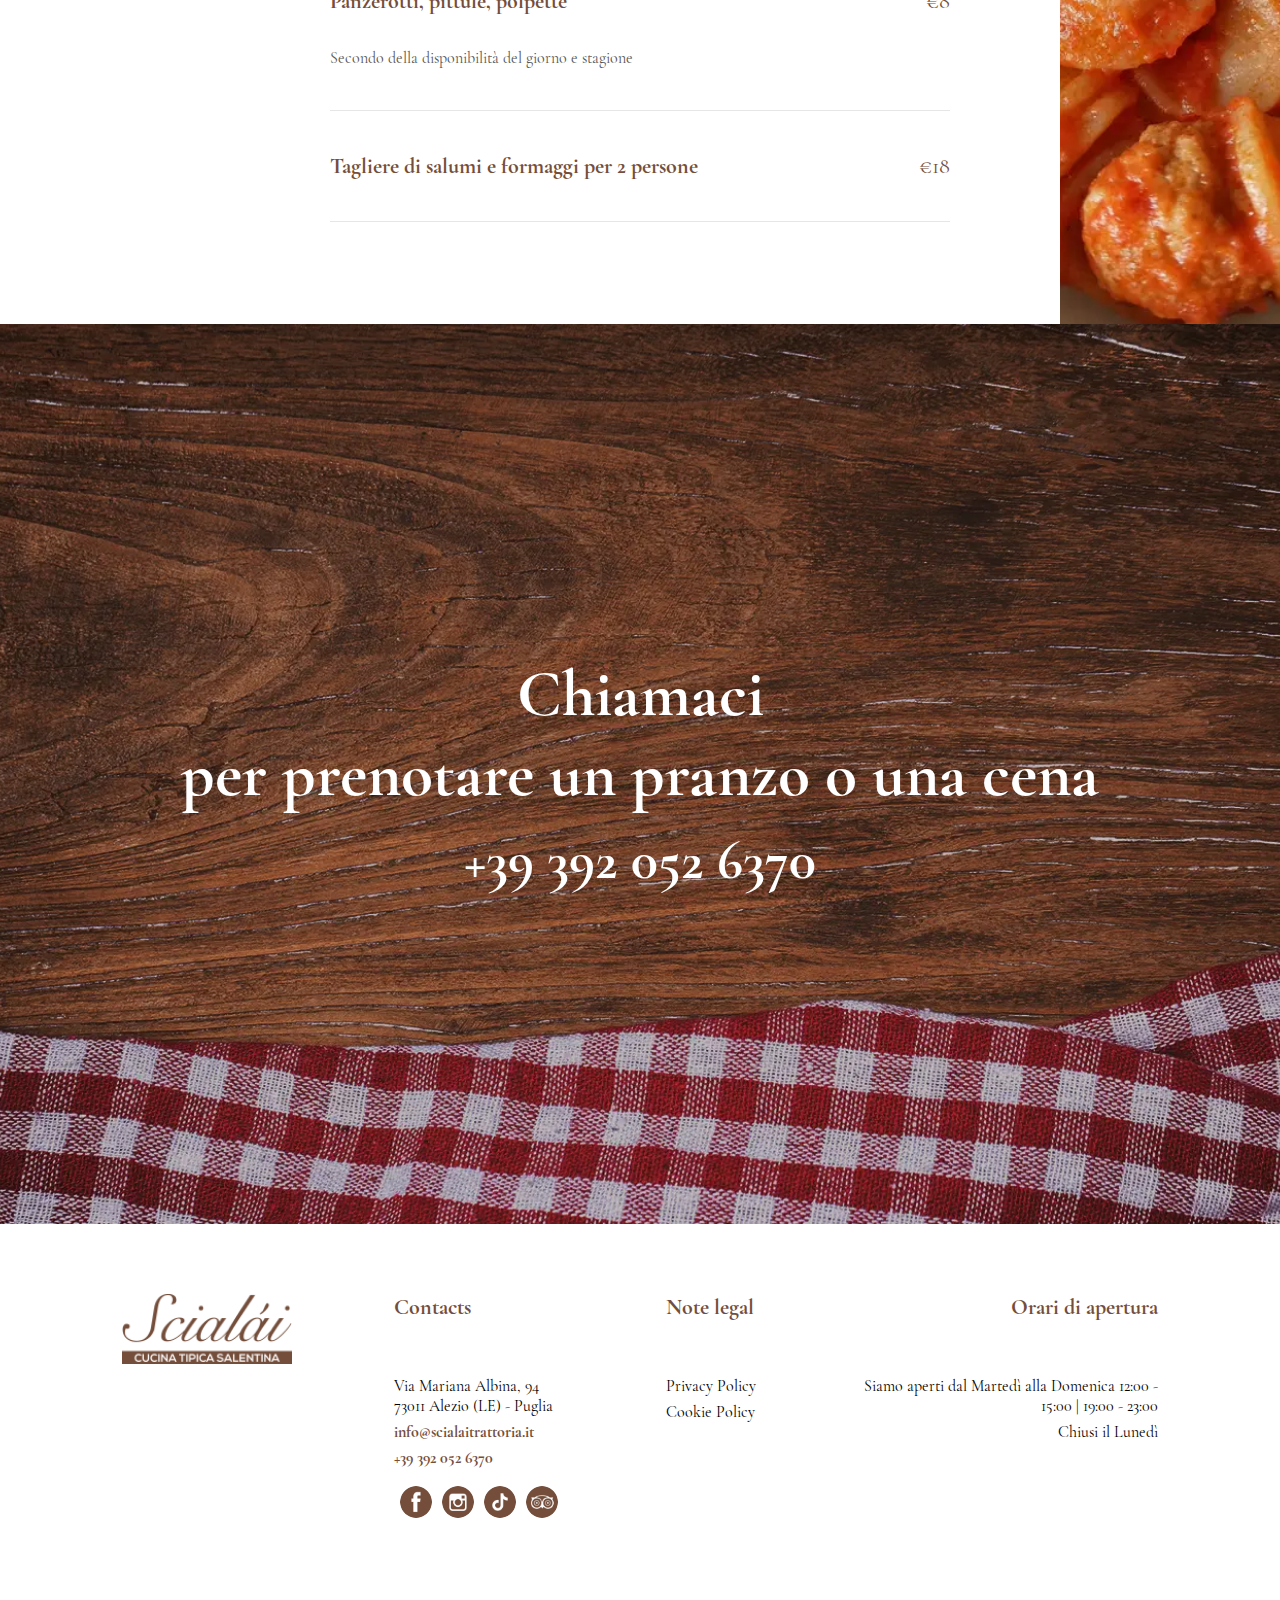
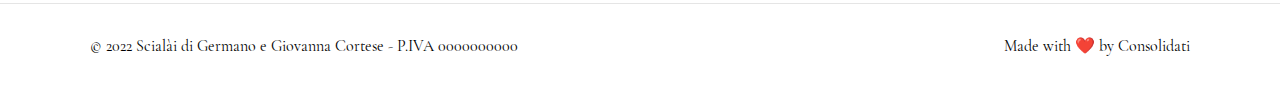
==== commit ca56442a: "Fix footer, add functional to gallery, fix headlines on all pages, fix layout on menu page" ====
--- a/index.html
+++ b/index.html
@@ -91,9 +91,9 @@
   </section>
 
   <section class="price">
-    <h3 class="section-title">
+    <h2 class="section-title">
       Una selezione <br> dal nostro menu di terra per te
-    </h3>
+    </h2>
 
     <div class="price__text-block">
       <img class="price__img" src="images/price-bcg-1.webp" alt="img">
@@ -113,9 +113,6 @@
         </div>
       </div>
     </div>
-  </section>
-
-  <section class="price">
     <div class="price__text-block">
       <img class="price__img price__img-right" src="images/price-bcg-2.webp" alt="img">
       <div class="price-menu">
@@ -137,12 +134,13 @@
         </div>
       </div>
     </div>
+
   </section>
 
   <section class="call-us">
     <img class="call-us__img" src="images/2118.webp" alt="img-bcg">
-    <span class="call-us__text">Chiamaci <br>per prenotare un pranzo o una cena</span>
-    <a href="tel:+39 392 052 6370" class="call-us__phone">+39 392 052 6370</a>
+    <h3 class="call-us__text">Chiamaci <br>per prenotare un pranzo o una cena</h3>
+    <a href="tel:+393920526370" class="call-us__phone">+39 392 052 6370</a>
   </section>
 
   <footer class="footer">
@@ -156,7 +154,7 @@
         <span class="footer__title">Contacts</span>
         <span class="footer__street">Via Mariana Albina, 94 73011 Alezio (LE) - Puglia</span>
         <a class="footer__mail" href="mailto:info@scialaitrattoria.it">info@scialaitrattoria.it</a>
-        <a class="footer__phone" href="tel:+39 392 052 6370">+39 392 052 6370</a>
+        <a class="footer__phone" href="tel:+393920526370">+39 392 052 6370</a>
         <div class="social social-wrap footer__social">
           <a href=""><img class="social__icon" src="images/social-icon/1.png" alt="icon"></a>
           <a href=""><img class="social__icon" src="images/social-icon/2.png" alt="icon"></a>
@@ -180,7 +178,7 @@
     <div class="footer__under">
       <div class="footer__under-wrap">
         <span>© 2022 Scialài di Germano e Giovanna Cortese - P.IVA 0000000000</span>
-        <span>Made with &#10084;&#65039 by Consolidati</span>
+        <span>Made with &#10084;&#65039; by Consolidati</span>
       </div>
     </div>
   </footer>
--- a/style/style.min.css
+++ b/style/style.min.css
@@ -1,2 +1,2 @@
-*{font-family:"Cormoran";padding:0;margin:0;box-sizing:border-box;text-decoration:none;list-style:none;outline:none;border:none}.main{position:relative;height:100vh}.main__bcg{position:absolute;width:100%;height:100%;object-fit:cover}.main__title{position:inherit;font-size:60px;text-transform:uppercase;color:white;z-index:6}.main__no-slider{display:flex;align-items:center;justify-content:center}.info{position:relative;height:70vh;display:flex;align-items:center;z-index:1}@media (max-width: 1100px){.info{height:max-content;padding:30px 16px}}.info__text{position:inherit;width:1400px;margin:0 auto;color:white;z-index:2}.info__text.active{transform:translateY(-50px)}@media (max-width: 1500px){.info__text{padding-left:40px}}@media (max-width: 1100px){.info__text{padding-left:0}}.info__title{font-size:46px;margin-bottom:60px;color:white}@media (max-width: 1366px){.info__title{margin-bottom:12px}}@media (max-width: 600px){.info__title{margin-bottom:30px;font-size:32px}}.info__description{display:block;margin-bottom:40px}.info__text-wrap{max-width:500px;z-index:2}.info__img{position:absolute;left:0;top:0;height:100%;width:50%;object-fit:cover;transition:0.3s}.info__img:last-child{right:0;left:auto}@media (max-width: 1100px){.info__img:last-child{display:none}}@media (max-width: 1100px){.info__img:nth-child(2){top:0;width:100%}}.info__img.active{top:-50px}.info__btn{color:white;border-color:white}.info__btn:after{background-color:#744e3b}.info__btn:hover{color:#744e3b}.info__btn:hover::after{background-color:white}.container{max-width:800px;margin:0 auto}.swiper-slide img{display:block;width:100%;height:100%;object-fit:cover}.swiper{height:100%}.btn,.btn-white,.btn-brown{position:relative;padding:22px 24px;text-transform:uppercase;background-color:transparent;font-weight:900;border:1px solid #744e3b;color:#744e3b;cursor:pointer;transition:0.5s;z-index:1}.btn:after,.btn-white:after,.btn-brown:after{position:absolute;content:"";left:0;top:0;width:0;height:100%;background-color:white;z-index:-1;transition:0.5s}.btn:hover,.btn-white:hover,.btn-brown:hover{color:white}.btn:hover::after,.btn-white:hover::after,.btn-brown:hover::after{background-color:#744e3b;width:100%}.btn:active,.btn-white:active,.btn-brown:active{color:#744e3b}.btn:active::after,.btn-white:active::after,.btn-brown:active::after{left:auto;right:0;width:0}.btn-white{color:white;border-color:white}.btn-white:after{background-color:#744e3b}.btn-white:hover{color:#744e3b}.btn-white:hover::after{background-color:white}.btn-white:active{color:white}.btn-brown{color:#744e3b;border-color:#744e3b}.btn-brown:after{background-color:#744e3b}.btn-brown:hover::after{background-color:#744e3b}.social__icon{width:42px;height:42px;border-radius:100%;cursor:pointer}.social-wrap{display:flex;width:max-content;margin:0 auto;gap:10px}@font-face{font-family:"Cormoran";src:url("../fonts/CormorantGaramond-Bold.ttf");font-weight:700}@font-face{font-family:"Cormoran";src:url("../fonts/CormorantGaramond-Regular.ttf");font-weight:400}.header{position:absolute;top:0;left:0;width:100%;z-index:3;transition:0.3s}.header__filter{position:absolute;width:100%;z-index:2;box-shadow:17px 21px 50px 244px rgba(0,0,0,0.39)}@media (max-width: 1100px){.header__filter{box-shadow:17px 21px 50px 100px rgba(0,0,0,0.39)}}@media (max-width: 850px){.header{padding:0 32px}}@media (max-width: 650px){.header{padding:0 16px}}.header__container{display:flex;justify-content:space-between;align-items:center;padding-top:30px}@media (max-width: 680px){.header__container{padding-top:16px;align-items:flex-end}}.header__mobile-btn{display:none;width:36px;height:36px;cursor:pointer}@media (max-width: 680px){.header__mobile-btn{display:block}}.header__mobile-btn.disactive{opacity:0}.header.small{position:fixed;top:0;background:rgba(0,0,0,0.7)}.header.small .header__container{padding-top:6px}.header.small .nav__link{padding:20px 0 20px}.header.small .nav__logo{height:40px;width:140px}@media (max-width: 680px){.nav{display:none}}.nav__link-wrap{display:flex;list-style:none;gap:60px}.nav__logo{height:70px;width:170px;object-fit:contain;transition:0.3s}.nav__link{position:relative;display:block;padding:30px 0 30px;color:white;font-weight:900;transition:0.3s}.nav__link::after{position:absolute;left:0;bottom:10px;content:"";width:0;left:50%;height:4px;background-color:white;transition:0.3s}.nav__link:hover::after{left:0;width:100%}.mobile-menu{position:fixed;top:0;left:0;display:none;justify-content:flex-end;height:100vh;width:100%;background-color:rgba(0,0,0,0.91);z-index:8}.mobile-menu__close{position:absolute;top:35px;right:16px;width:36px;height:36px}.mobile-menu.active{display:flex}.mobile-nav{display:flex;align-items:center;justify-content:flex-end;padding-right:70px;height:100%;width:50%}.mobile-nav____link-wrap{display:flex;flex-direction:row}.mobile-nav__link-animation{transform:translateX(200%);animation:showLink 0.2s forwards}.mobile-nav__link-animation:nth-child(2){animation:showLink 0.2s forwards 0.5s}.mobile-nav__link-animation:nth-child(3){animation:showLink 0.2s forwards 0.3s}.mobile-nav__link-animation:nth-child(4){animation:showLink 0.2s forwards 0.1s}@keyframes showLink{0%{}100%{transform:translateX(0)}}.mySwiper__text{position:absolute;top:50%;left:50%;transform:translate(-50%, -50%);color:white;text-align:center;text-shadow:1px 1px 2px black, 0 0 1em black, 0 0 0.2em black;text-transform:uppercase;font-size:50px}@media (max-width: 600px){.mySwiper__text{width:100%;font-size:32px}}.mySwiper .swiper-button-next:after,.mySwiper .swiper-button-prev:after{color:white}@media (max-width: 650px){.mySwiper .swiper-button-next:after,.mySwiper .swiper-button-prev:after{display:none}}.section-title{max-width:820px;padding:160px 0 140px;font-size:50px;margin:0 auto;color:#744e3b;text-align:center}@media (max-width: 900px){.section-title{font-size:32px;padding:60px 16px 40px}}.price__text-block{position:relative;display:flex;gap:120px;height:max-content}@media (max-width: 1010px){.price__text-block{flex-direction:column;padding:32px}}@media (max-width: 650px){.price__text-block{padding:16px}}.price__img{position:absolute;top:0;left:0;width:420px;height:100%;object-fit:cover}.price__img-right{left:auto;right:0}@media (max-width: 1570px){.price__img{width:220px}}@media (max-width: 1150px){.price__img{display:none}}.price-menu{display:flex;flex-direction:column;align-items:center;flex-basis:620px;margin:0 auto}.price-menu__btn-wrap{padding-top:40px}.price-menu__img{width:125px;height:110px;object-fit:cover;margin-bottom:36px}.price-menu__dish{display:flex;justify-content:space-between;flex-basis:100%;font-size:22px;font-weight:900;color:#744e3b}@media (max-width: 380px){.price-menu__dish{font-size:18px}}.price-menu__dish span{font-weight:400}.price-menu__wrap{display:flex;width:100%;flex-direction:column;align-self:flex-start;gap:34px;border-bottom:1px solid #e6e6e6;padding:42px 0}.price-menu__wrap:nth-child(3){border-top:1px solid #e6e6e6}@media (max-width: 750px){.price-menu__wrap{padding:16px 0}}.price-menu__type{font-size:28px;font-weight:900;color:#744e3b;margin-bottom:84px}.price-menu__description{color:#555555}.call-us{position:relative;flex-direction:column;display:flex;align-items:center;justify-content:center;height:100vh;font-size:56px;color:white}@media (max-width: 1010px){.call-us{font-size:36px;padding:0 32px}}@media (max-width: 750px){.call-us{padding:0 16px;font-size:32px}}.call-us__img{position:absolute;width:100%;height:100%;object-fit:cover}.call-us__text{position:relative;text-align:center;z-index:2;margin-bottom:12px}.call-us__phone{position:relative;font-weight:900;z-index:2;cursor:pointer;color:white}@media (max-width: 500px){.call-us__phone{font-size:24px}}.call-us__phone:after{position:absolute;left:50%;bottom:0;content:"";width:0;height:2px;background-color:white;transition:0.3s}.call-us__phone:hover:after{width:100%;left:0}.footer{padding-top:70px}.footer__wrap{display:flex;justify-content:space-between;max-width:1100px;padding-bottom:80px;margin:0 auto}@media (max-width: 1280px){.footer__wrap{padding:0 32px 80px}}@media (max-width: 1060px){.footer__wrap{flex-wrap:wrap}}@media (max-width: 650px){.footer__wrap{padding:0 16px 80px}}@media (max-width: 750px){.footer__wrap{flex-direction:column}}.footer__social{padding-top:12px}.footer__social .social__icon{width:32px;height:32px}.footer__under{padding:32px 0;border-top:1px solid #e5e5e5}@media (max-width: 1280px){.footer__under{padding:32px 16px}}.footer__under-wrap{display:flex;justify-content:space-between;max-width:1100px;margin:0 auto}@media (max-width: 750px){.footer__under-wrap{flex-direction:column;gap:16px}}@media (max-width: 1060px){.footer__logo-wrap{display:flex;justify-content:center;width:100%;margin-bottom:24px}}.footer__block{display:flex;flex-direction:column;gap:6px;max-width:170px;color:black}@media (max-width: 1060px){.footer__block{width:33.3%}}@media (max-width: 750px){.footer__block{width:100%;margin-bottom:16px}}.footer__block:last-child{max-width:300px;text-align:right}@media (max-width: 750px){.footer__block:last-child{text-align:left}}.footer__link{color:black}.footer__title{font-size:22px;color:#744e3b;font-weight:900;margin-bottom:50px}@media (max-width: 750px){.footer__title{margin-bottom:8px}}.footer__phone,.footer__mail{color:#744e3b;font-weight:600}.menu{background-color:#f6f6f6}.menu__container{padding:100px 100px}.menu__text{display:block;text-align:center}.menu__text:first-child{margin-bottom:70px}.menu__text:nth-child(2){margin-bottom:50px}.menu__btn-position{display:block;margin:0 auto}.service{background-color:#f6f6f6;padding-bottom:100px}.service__icon-container{display:flex;gap:120px;flex-wrap:wrap;justify-content:center;max-width:800px;margin:0 auto}@media (max-width: 700px){.service__icon-container{gap:40px}}.service__icon{height:60px;width:90px;object-fit:contain;margin-bottom:30px}.service__icon-wrap{display:flex;flex-direction:column;align-items:center;width:100px;height:max-content}.service__icon-title{color:#744e3b;font-weight:900}.gallery{background-color:#f6f6f6;padding:100px 0}.gallery__wrap{display:flex;flex-wrap:wrap;justify-content:space-between;max-width:1100px;margin:0 auto}@media (max-width: 1120px){.gallery__wrap{max-width:800px}}@media (max-width: 860px){.gallery__wrap{padding:100px 16px}}.gallery__img{width:calc(25% - 30px);height:175px;object-fit:cover;margin-bottom:30px}@media (max-width: 860px){.gallery__img{width:calc(33.3% - 30px)}}@media (max-width: 700px){.gallery__img{width:calc(50% - 15px)}}@media (max-width: 430px){.gallery__img{width:100%}}.contacts{background-color:#f6f6f6}.contacts__title{padding-bottom:60px}.contacts__form-wrap{max-width:1100px;margin:0 auto;padding:140px 60px}.contacts__content{display:flex;gap:160px}.contacts__time{display:flex;align-items:flex-start;gap:4px;font-size:36px;font-weight:700;color:#8f6752}.contacts__time span{font-size:24px}.contacts__input-wrap{display:flex;gap:40px}.contacts__form{display:flex;flex-direction:column}.contacts__form input,.contacts__form textarea{padding:15px 14px;border-bottom:1px solid #dadada;width:100%;resize:none;background-color:transparent}.contacts__form input::placeholder,.contacts__form textarea::placeholder{color:#888888;font-weight:700}.contacts__form textarea{flex-grow:1}.contacts__work-time{width:max-content;flex-shrink:0}.contacts__time-title{display:block;color:#8f6752}.contacts__checkbox-wrap{display:flex;gap:6px;padding:15px 14px;cursor:pointer}.contacts__checkbox-wrap input{width:max-content;transform:translateY(4px)}.contacts__line{height:1px;width:100px;margin:30px 0;background-color:#dcd4d1}.contacts__day{display:block;font-size:22px;font-weight:700;color:#8f6752;margin-bottom:40px}
+*{font-family:"Cormoran";padding:0;margin:0;box-sizing:border-box;text-decoration:none;list-style:none;outline:none;border:none}.main{position:relative;height:100vh}.main__bcg{position:absolute;width:100%;height:100%;object-fit:cover}.main__title{position:inherit;font-size:60px;text-transform:uppercase;color:white;z-index:6}.main__no-slider{display:flex;align-items:center;justify-content:center}.info{position:relative;height:70vh;display:flex;align-items:center;z-index:1}@media (max-width: 1100px){.info{height:max-content;padding:30px 16px}}.info__text{position:inherit;width:1400px;margin:0 auto;color:white;z-index:2}.info__text.active{transform:translateY(-50px)}@media (max-width: 1500px){.info__text{padding-left:40px}}@media (max-width: 1100px){.info__text{padding-left:0}}.info__title{font-size:46px;margin-bottom:60px;color:white}@media (max-width: 1366px){.info__title{margin-bottom:12px}}@media (max-width: 600px){.info__title{margin-bottom:30px;font-size:32px}}.info__description{display:block;margin-bottom:40px}.info__text-wrap{max-width:500px;z-index:2}.info__img{position:absolute;left:0;top:0;height:100%;width:50%;object-fit:cover;transition:0.3s}.info__img:last-child{right:0;left:auto}@media (max-width: 1100px){.info__img:last-child{display:none}}@media (max-width: 1100px){.info__img:nth-child(2){top:0;width:100%}}.info__img.active{top:-50px}.info__btn{color:white;border-color:white}.info__btn:after{background-color:#744e3b}.info__btn:hover{color:#744e3b}.info__btn:hover::after{background-color:white}.container{max-width:800px;margin:0 auto}.swiper-slide img{display:block;width:100%;height:100%;object-fit:cover}.swiper{height:100%}.btn,.btn-white,.btn-brown{position:relative;padding:22px 24px;text-transform:uppercase;background-color:transparent;font-weight:900;border:1px solid #744e3b;color:#744e3b;cursor:pointer;transition:0.5s;z-index:1}.btn:after,.btn-white:after,.btn-brown:after{position:absolute;content:"";left:0;top:0;width:0;height:100%;background-color:white;z-index:-1;transition:0.5s}.btn:hover,.btn-white:hover,.btn-brown:hover{color:white}.btn:hover::after,.btn-white:hover::after,.btn-brown:hover::after{background-color:#744e3b;width:100%}.btn:active,.btn-white:active,.btn-brown:active{color:#744e3b}.btn:active::after,.btn-white:active::after,.btn-brown:active::after{left:auto;right:0;width:0}.btn-white{color:white;border-color:white}.btn-white:after{background-color:#744e3b}.btn-white:hover{color:#744e3b}.btn-white:hover::after{background-color:white}.btn-white:active{color:white}.btn-brown{color:#744e3b;border-color:#744e3b}.btn-brown:after{background-color:#744e3b}.btn-brown:hover::after{background-color:#744e3b}.social__icon{width:42px;height:42px;border-radius:100%;cursor:pointer}.social-wrap{display:flex;width:max-content;margin:0 auto;gap:10px}@font-face{font-family:"Cormoran";src:url("../fonts/CormorantGaramond-Bold.ttf");font-weight:700}@font-face{font-family:"Cormoran";src:url("../fonts/CormorantGaramond-Regular.ttf");font-weight:400}.header{position:absolute;top:0;left:0;width:100%;z-index:3;transition:0.3s}.header__filter{position:absolute;width:100%;z-index:2;box-shadow:17px 21px 50px 244px rgba(0,0,0,0.39)}@media (max-width: 1100px){.header__filter{box-shadow:17px 21px 50px 100px rgba(0,0,0,0.39)}}@media (max-width: 850px){.header{padding:0 32px}}@media (max-width: 650px){.header{padding:0 16px}}.header__container{display:flex;justify-content:space-between;align-items:center;padding-top:30px}@media (max-width: 680px){.header__container{padding-top:16px;align-items:flex-end}}.header__mobile-btn{display:none;width:36px;height:36px;cursor:pointer}@media (max-width: 680px){.header__mobile-btn{display:block}}.header__mobile-btn.disactive{opacity:0}.header.small{position:fixed;top:0;background:rgba(0,0,0,0.7)}.header.small .header__container{padding-top:6px}.header.small .nav__link{padding:20px 0 20px}.header.small .nav__logo{height:40px;width:140px}@media (max-width: 680px){.nav{display:none}}.nav__link-wrap{display:flex;list-style:none;gap:60px}.nav__logo{height:70px;width:170px;object-fit:contain;transition:0.3s}.nav__link{position:relative;display:block;padding:30px 0 30px;color:white;font-weight:900;transition:0.3s}.nav__link::after{position:absolute;left:0;bottom:10px;content:"";width:0;left:50%;height:4px;background-color:white;transition:0.3s}.nav__link:hover::after{left:0;width:100%}.mobile-menu{position:fixed;top:0;left:0;display:none;justify-content:flex-end;height:100vh;width:100%;background-color:rgba(0,0,0,0.91);z-index:8}.mobile-menu__close{position:absolute;top:35px;right:16px;width:36px;height:36px}.mobile-menu.active{display:flex}.mobile-nav{display:flex;align-items:center;justify-content:flex-end;padding-right:70px;height:100%;width:50%}.mobile-nav____link-wrap{display:flex;flex-direction:row}.mobile-nav__link-animation{transform:translateX(200%);animation:showLink 0.2s forwards}.mobile-nav__link-animation:nth-child(2){animation:showLink 0.2s forwards 0.5s}.mobile-nav__link-animation:nth-child(3){animation:showLink 0.2s forwards 0.3s}.mobile-nav__link-animation:nth-child(4){animation:showLink 0.2s forwards 0.1s}@keyframes showLink{0%{}100%{transform:translateX(0)}}.mySwiper__text{position:absolute;top:50%;left:50%;transform:translate(-50%, -50%);color:white;text-align:center;text-shadow:1px 1px 2px black, 0 0 1em black, 0 0 0.2em black;text-transform:uppercase;font-size:50px}@media (max-width: 600px){.mySwiper__text{width:100%;font-size:32px}}.mySwiper .swiper-button-next:after,.mySwiper .swiper-button-prev:after{color:white}@media (max-width: 650px){.mySwiper .swiper-button-next:after,.mySwiper .swiper-button-prev:after{display:none}}.section-title{max-width:820px;padding:160px 0 140px;font-size:50px;margin:0 auto;color:#744e3b;text-align:center}@media (max-width: 900px){.section-title{font-size:32px;padding:60px 16px 40px}}.price__text-block{position:relative;display:flex;gap:120px;height:max-content}.price__text-block:not(:nth-child(2)){padding-top:60px}@media (max-width: 1010px){.price__text-block{flex-direction:column;padding:32px}}@media (max-width: 650px){.price__text-block{padding:16px}}.price__img{position:absolute;top:0;left:0;width:420px;height:100%;object-fit:cover}.price__img-right{left:auto;right:0}@media (max-width: 1570px){.price__img{width:220px}}@media (max-width: 1150px){.price__img{display:none}}.price-menu{display:flex;flex-direction:column;align-items:center;flex-basis:620px;margin:0 auto}.price-menu__btn-wrap{padding-top:40px}.price-menu__img{width:125px;height:110px;object-fit:cover;margin-bottom:36px}.price-menu__dish{display:flex;justify-content:space-between;flex-basis:100%;font-size:22px;font-weight:900;color:#744e3b}@media (max-width: 380px){.price-menu__dish{font-size:18px}}.price-menu__dish span{font-weight:400}.price-menu__wrap{display:flex;width:100%;flex-direction:column;align-self:flex-start;gap:34px;border-bottom:1px solid #e6e6e6;padding:42px 0}.price-menu__wrap:nth-child(3){border-top:1px solid #e6e6e6}@media (max-width: 750px){.price-menu__wrap{padding:16px 0}}.price-menu__type{font-size:28px;font-weight:900;color:#744e3b;margin-bottom:84px}.price-menu__description{color:#555555}.call-us{position:relative;flex-direction:column;display:flex;align-items:center;justify-content:center;height:100vh;font-size:56px;color:white}@media (max-width: 1010px){.call-us{font-size:36px;padding:0 32px}}@media (max-width: 750px){.call-us{padding:0 16px;font-size:32px}}.call-us__img{position:absolute;width:100%;height:100%;object-fit:cover}.call-us__text{position:relative;text-align:center;z-index:2;margin-bottom:12px}.call-us__phone{position:relative;font-weight:900;z-index:2;cursor:pointer;color:white}@media (max-width: 500px){.call-us__phone{font-size:24px}}.call-us__phone:after{position:absolute;left:50%;bottom:0;content:"";width:0;height:2px;background-color:white;transition:0.3s}.call-us__phone:hover:after{width:100%;left:0}.footer{padding-top:70px}.footer__wrap{display:flex;justify-content:space-between;max-width:1100px;padding-bottom:80px;margin:0 auto}@media (max-width: 1280px){.footer__wrap{padding:0 32px 80px}}@media (max-width: 1060px){.footer__wrap{flex-wrap:wrap}}@media (max-width: 650px){.footer__wrap{padding:0 16px 80px}}@media (max-width: 750px){.footer__wrap{flex-direction:column}}.footer__social{padding-top:12px}.footer__social .social__icon{width:32px;height:32px}.footer__under{padding:32px 0;border-top:1px solid #e5e5e5}@media (max-width: 1280px){.footer__under{padding:32px 16px}}.footer__under-wrap{display:flex;justify-content:space-between;max-width:1100px;margin:0 auto}@media (max-width: 750px){.footer__under-wrap{flex-direction:column;gap:16px}}@media (max-width: 1060px){.footer__logo-wrap{display:flex;justify-content:center;width:100%;margin-bottom:24px}}.footer__block{display:flex;flex-direction:column;gap:6px;max-width:170px;color:black}@media (max-width: 1060px){.footer__block{width:33.3%}}@media (max-width: 750px){.footer__block{width:100%;margin-bottom:16px}}.footer__block:last-child{max-width:300px;text-align:right}@media (max-width: 750px){.footer__block:last-child{text-align:left}}.footer__link{color:black}.footer__title{font-size:22px;color:#744e3b;font-weight:900;margin-bottom:50px}@media (max-width: 750px){.footer__title{margin-bottom:8px}}.footer__phone,.footer__mail{color:#744e3b;font-weight:600}.menu{background-color:#f6f6f6}.menu__container{padding:100px 100px}.menu__text{display:block;text-align:center}.menu__text:first-child{margin-bottom:70px}.menu__text:nth-child(2){margin-bottom:50px}.menu__btn-position{display:block;margin:0 auto}.service{background-color:#f6f6f6;padding-bottom:100px}.service__icon-container{display:flex;gap:120px;flex-wrap:wrap;justify-content:center;max-width:800px;margin:0 auto}@media (max-width: 700px){.service__icon-container{gap:40px}}.service__icon{height:60px;width:90px;object-fit:contain;margin-bottom:30px}.service__icon-wrap{display:flex;flex-direction:column;align-items:center;width:100px;height:max-content}.service__icon-title{color:#744e3b;font-weight:900}.gallery{background-color:#f6f6f6;padding:100px 0}.gallery__wrap{display:flex;flex-wrap:wrap;justify-content:space-between;max-width:1100px;margin:0 auto}@media (max-width: 1120px){.gallery__wrap{max-width:800px}}@media (max-width: 860px){.gallery__wrap{padding:100px 16px}}.gallery__img{width:calc(25% - 30px);height:175px;object-fit:cover;margin-bottom:30px}.gallery__img img{width:100%;height:100%;object-fit:cover}@media (max-width: 860px){.gallery__img{width:calc(33.3% - 30px)}}@media (max-width: 700px){.gallery__img{width:calc(50% - 15px)}}@media (max-width: 430px){.gallery__img{width:100%}}.contacts{background-color:#f6f6f6}.contacts__title{padding-bottom:60px}.contacts__form-wrap{max-width:1100px;margin:0 auto;padding:140px 60px}.contacts__content{display:flex;gap:160px}.contacts__time{display:flex;align-items:flex-start;gap:4px;font-size:36px;font-weight:700;color:#8f6752}.contacts__time span{font-size:24px}.contacts__input-wrap{display:flex;gap:40px}.contacts__form{display:flex;flex-direction:column}.contacts__form input,.contacts__form textarea{padding:15px 14px;border-bottom:1px solid #dadada;width:100%;resize:none;background-color:transparent}.contacts__form input::placeholder,.contacts__form textarea::placeholder{color:#888888;font-weight:700}.contacts__form textarea{flex-grow:1}.contacts__work-time{width:max-content;flex-shrink:0}.contacts__time-title{display:block;color:#8f6752}.contacts__checkbox-wrap{display:flex;gap:6px;padding:15px 14px;cursor:pointer}.contacts__checkbox-wrap input{width:max-content;transform:translateY(4px)}.contacts__line{height:1px;width:100px;margin:30px 0;background-color:#dcd4d1}.contacts__day{display:block;font-size:22px;font-weight:700;color:#8f6752;margin-bottom:40px}
 /*# sourceMappingURL=style.min.css.map */